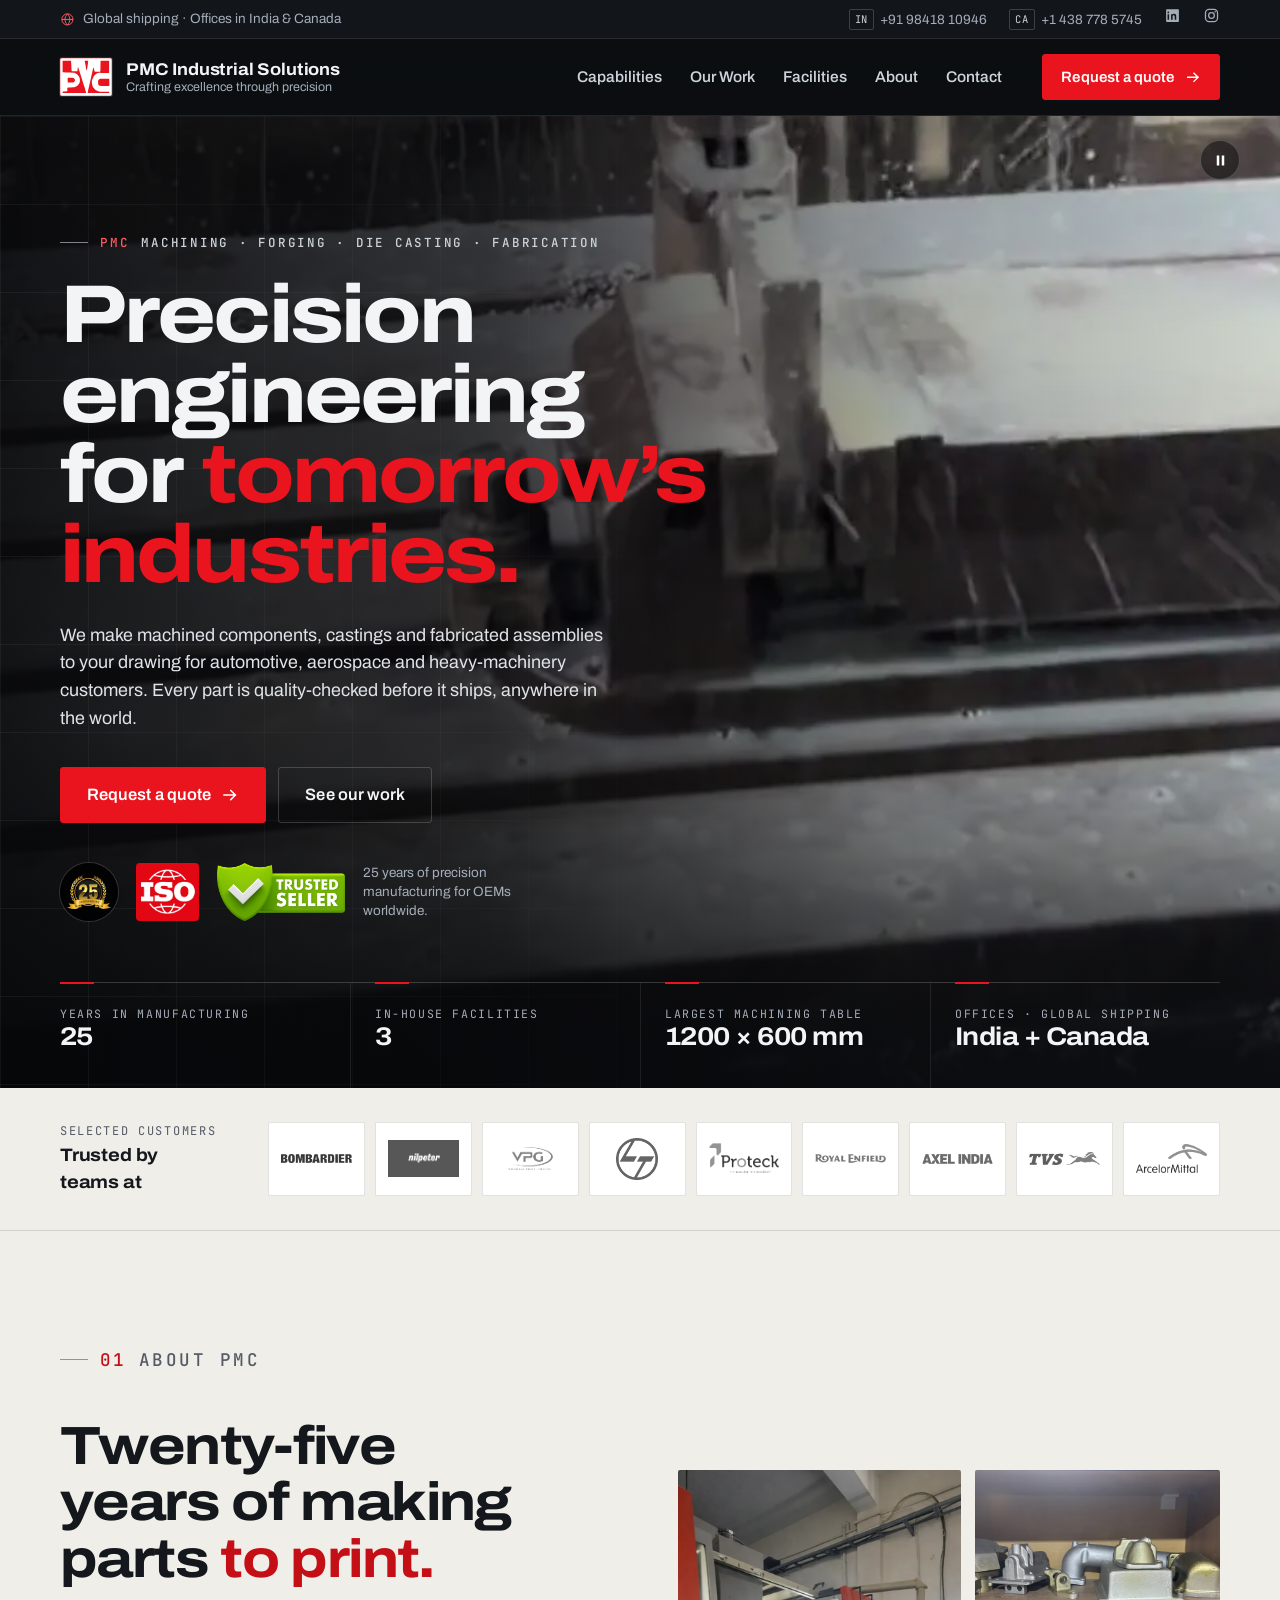
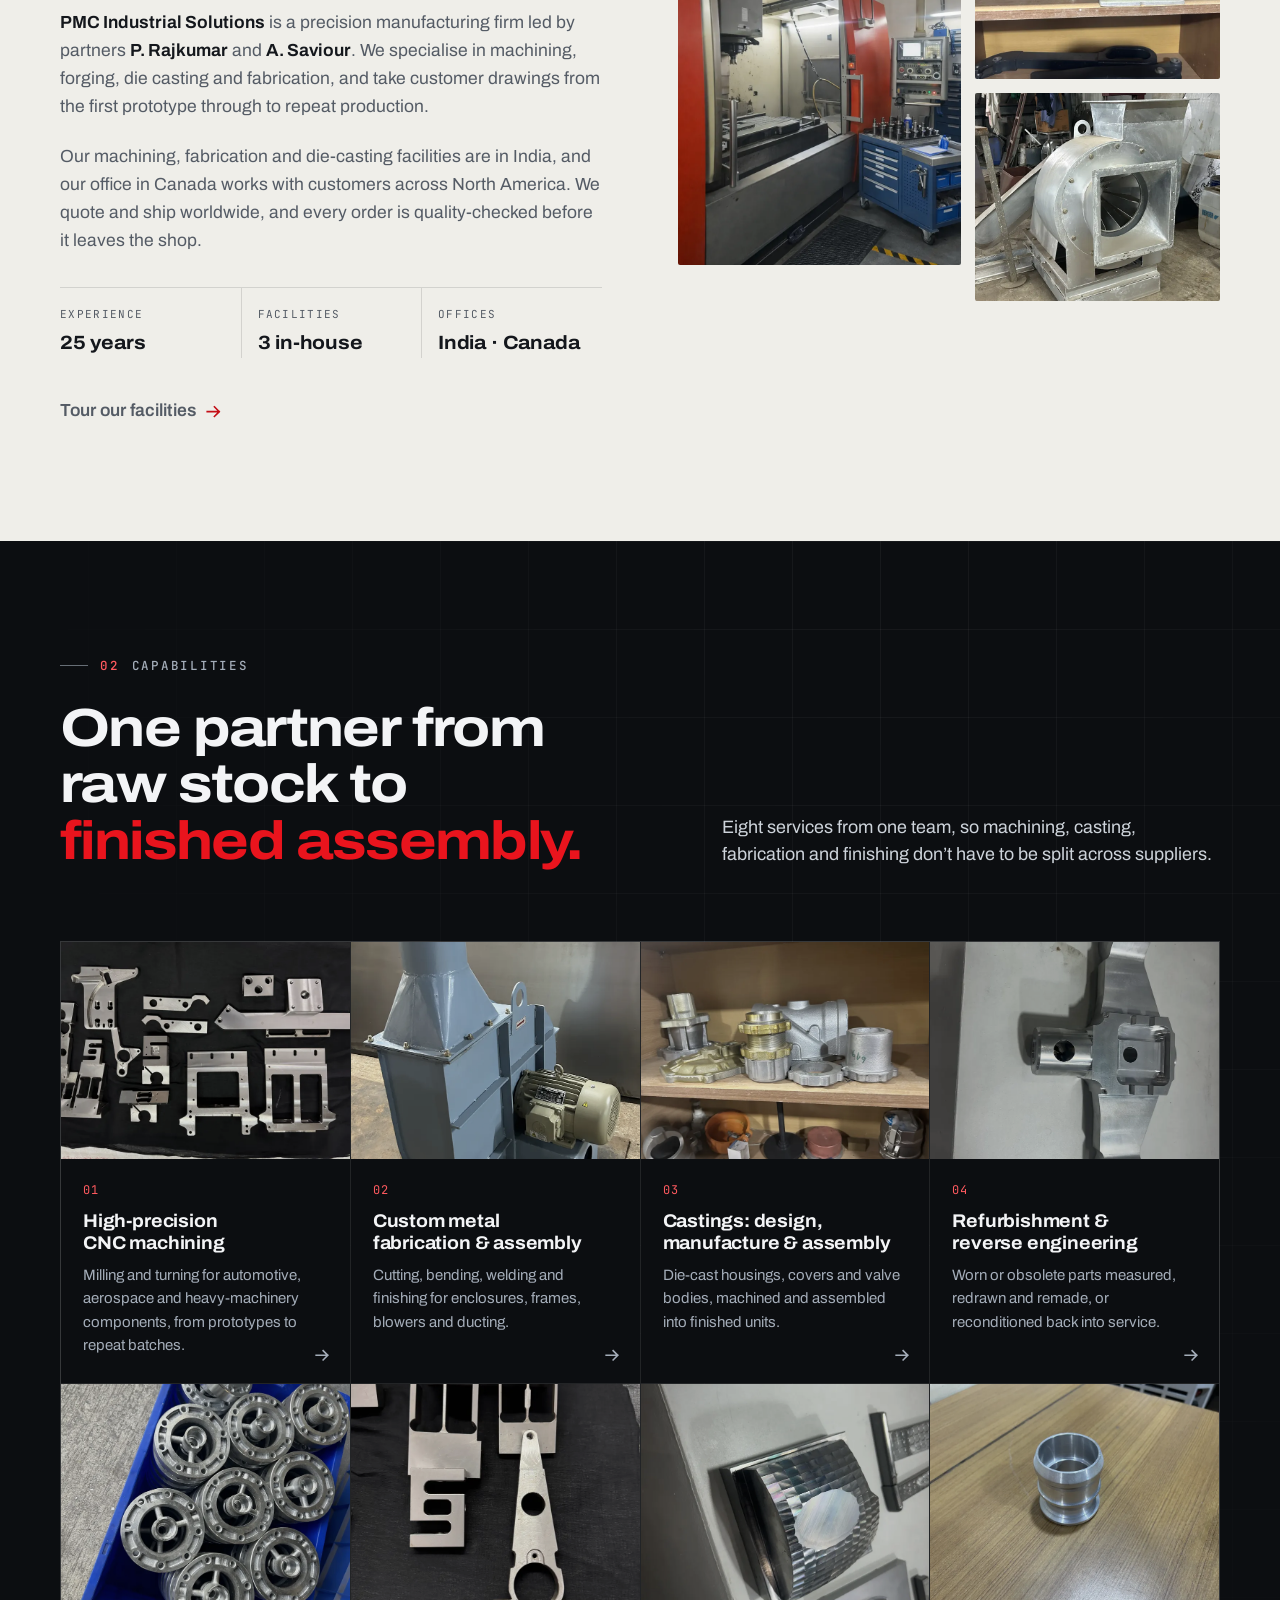
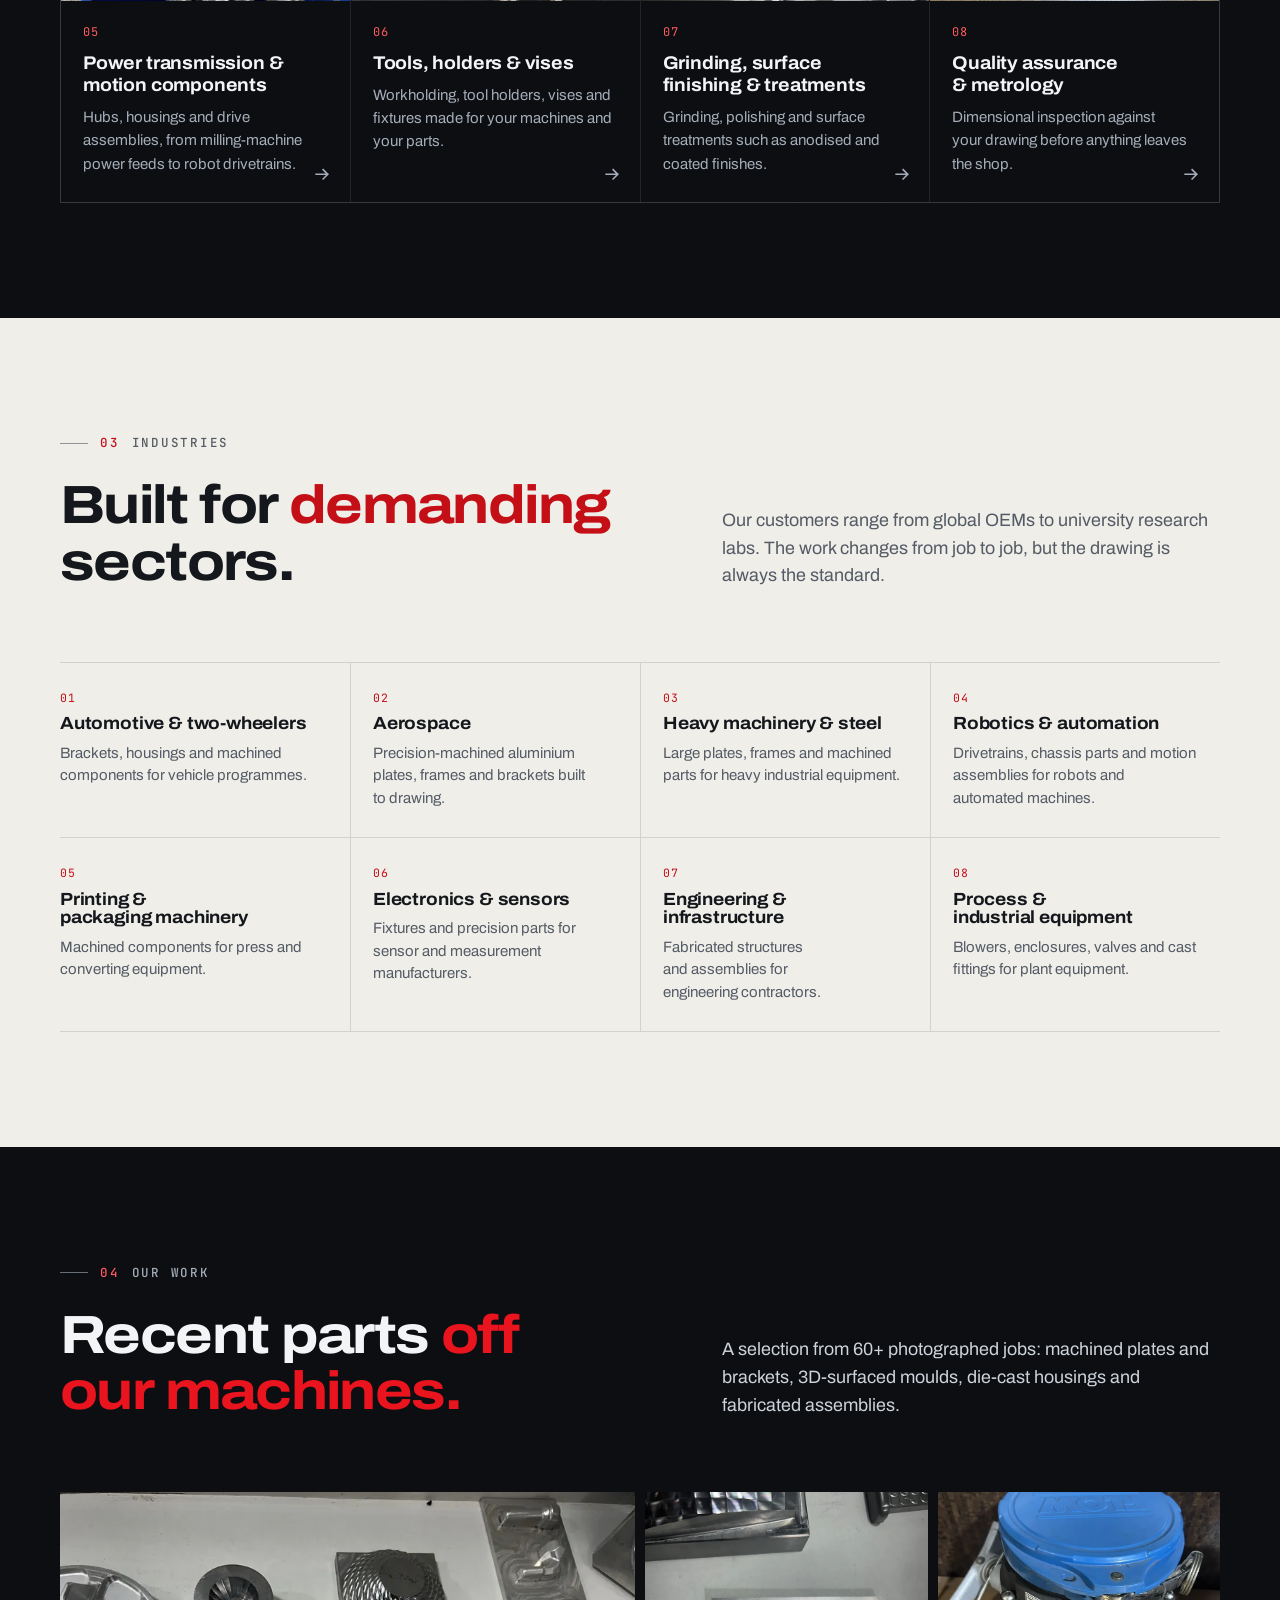
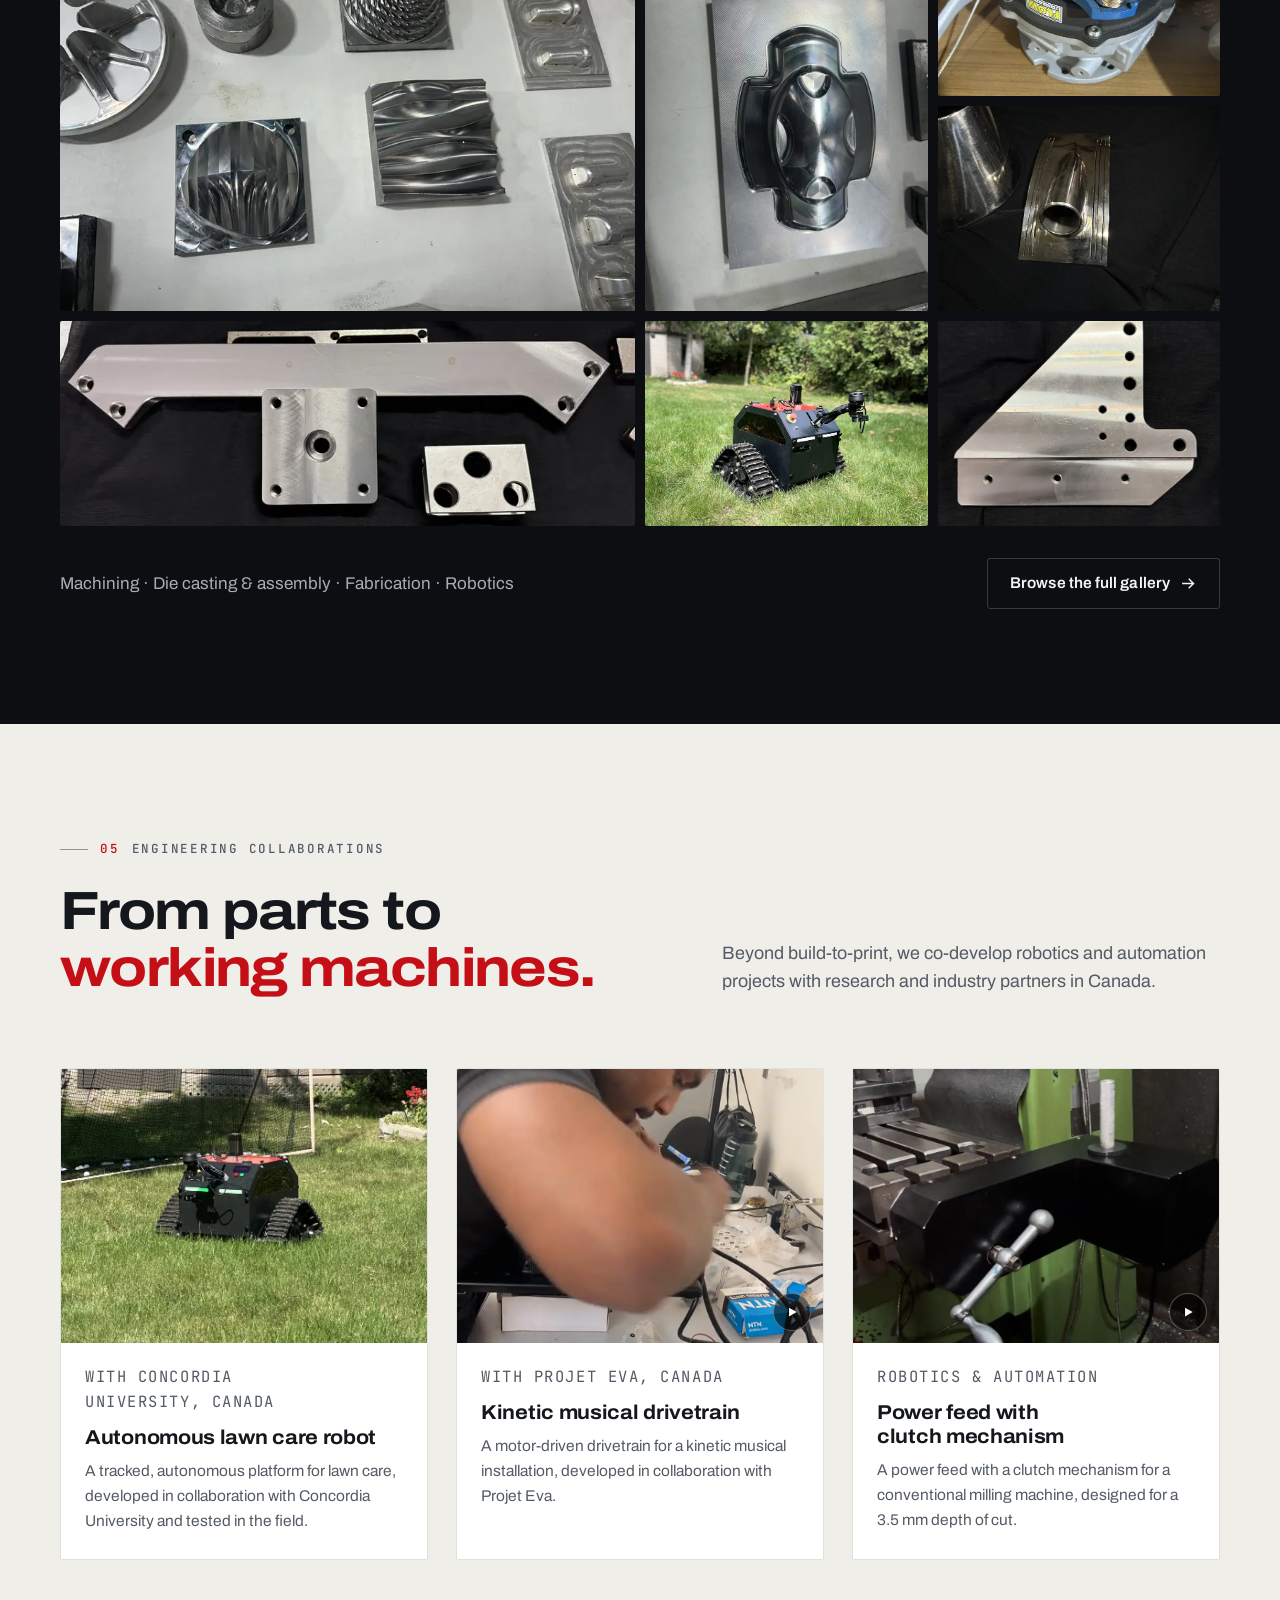
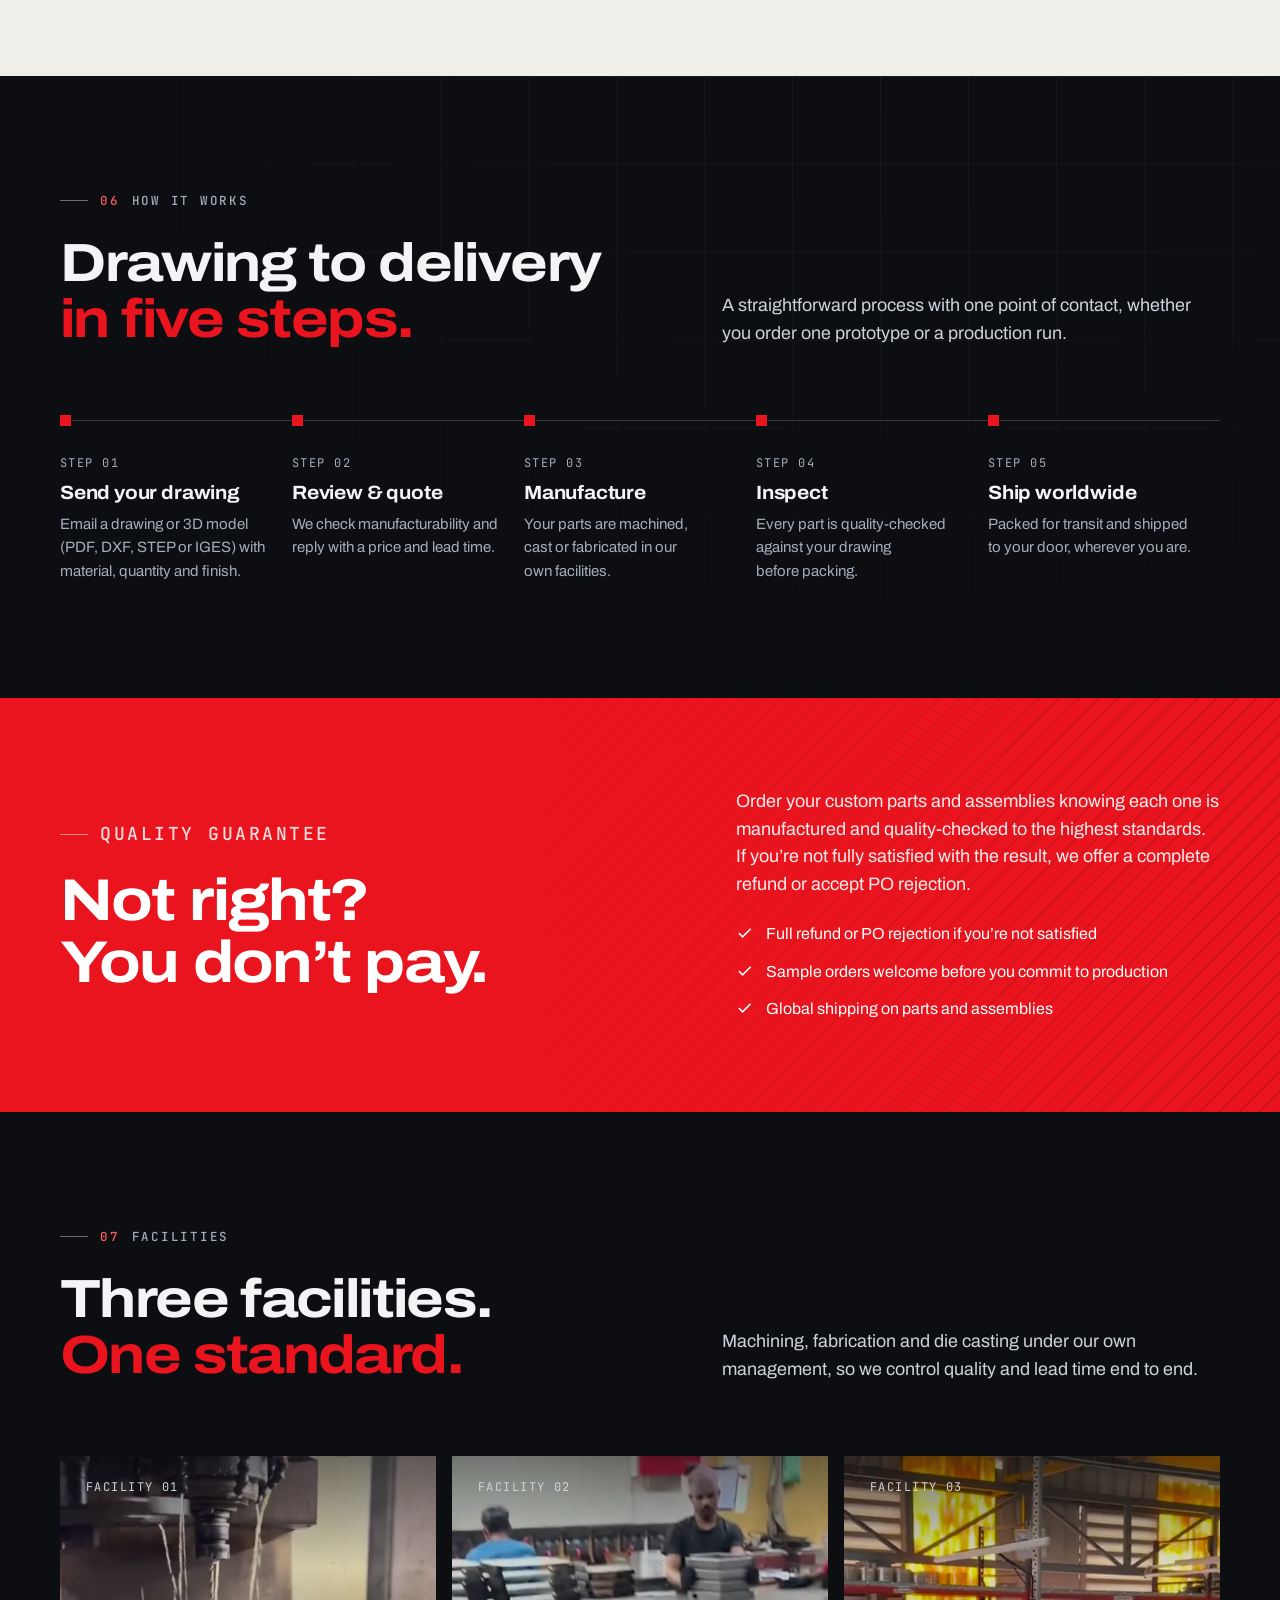
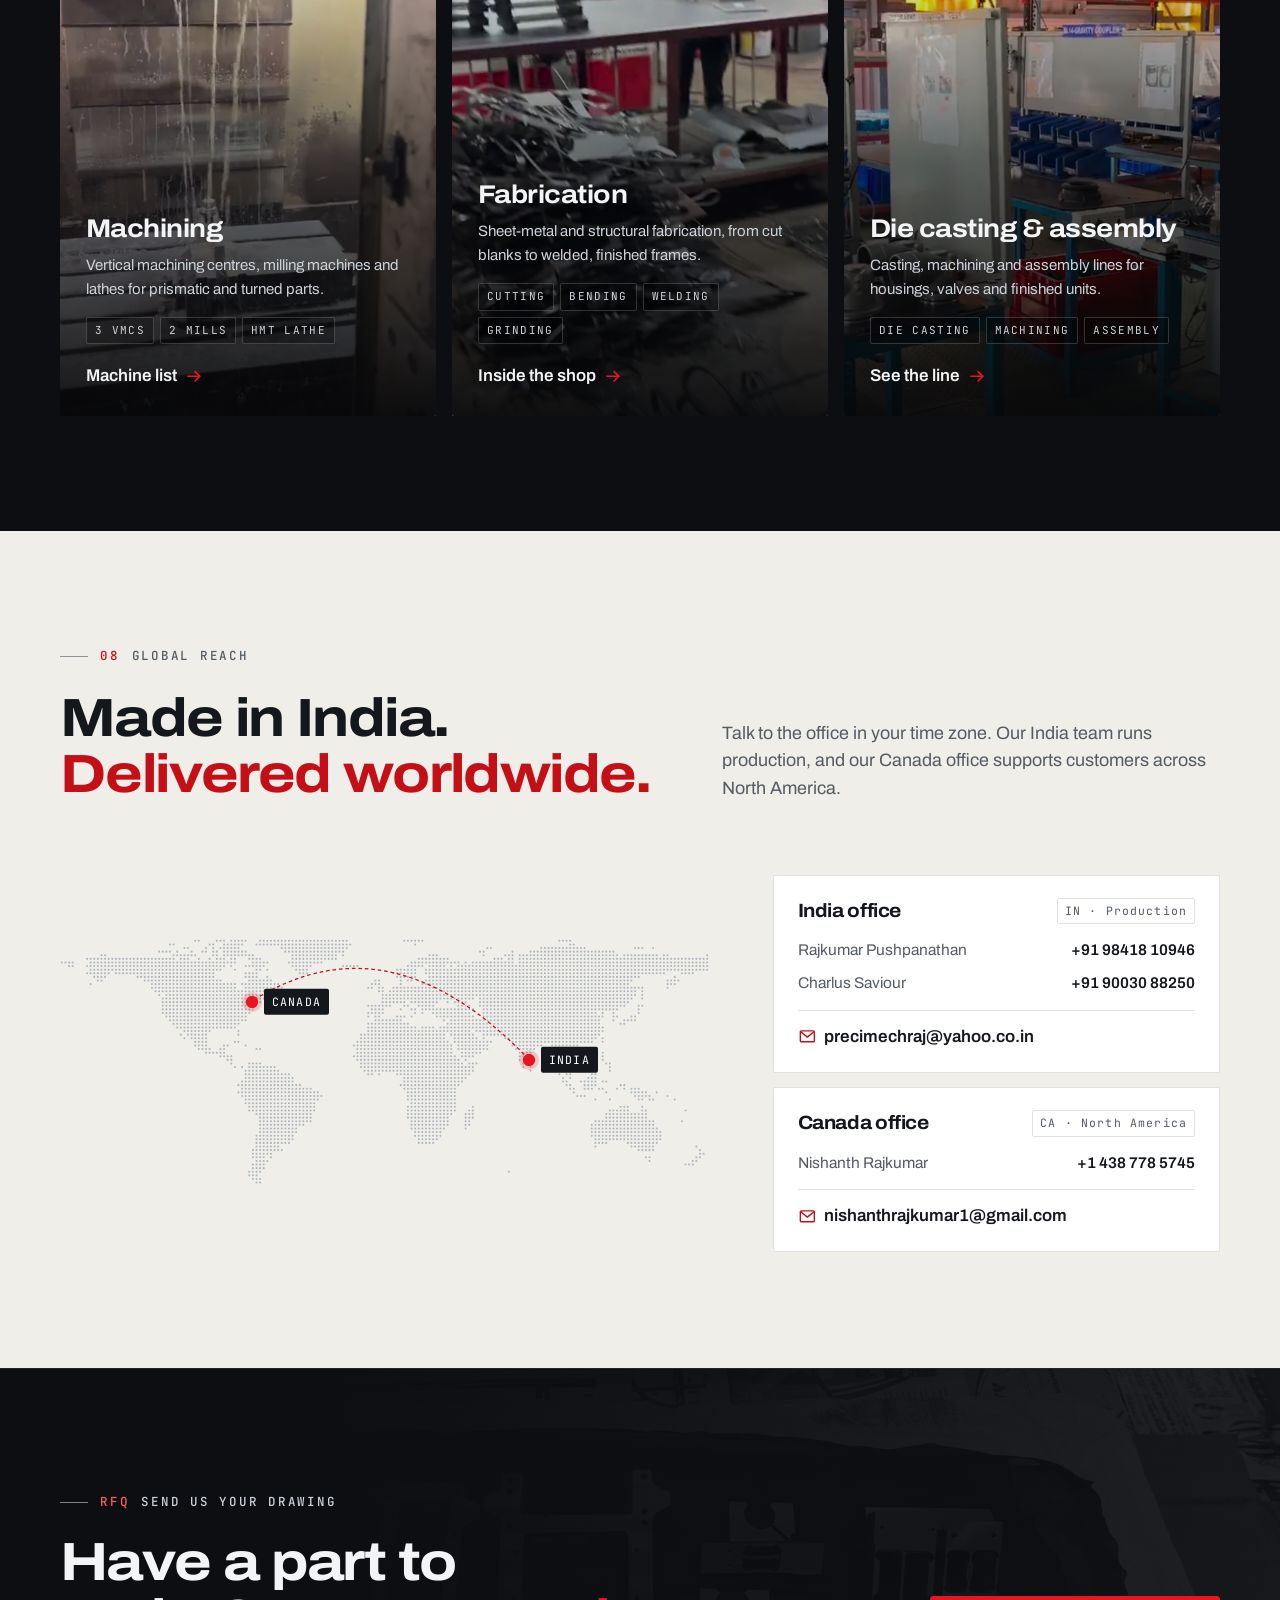
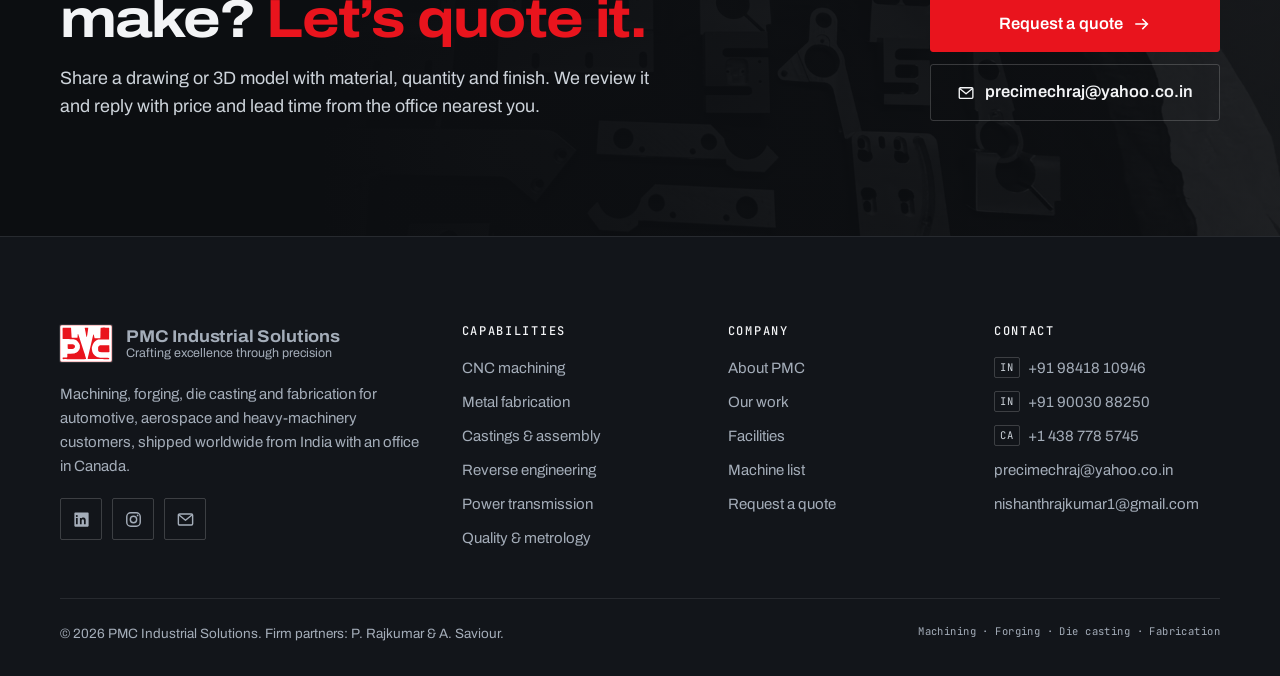
==== index.html @ 941a0e6b "Redesign precimechcnc.com for PMC Industrial Solutions Static five-page site (home, capabilities, wo" ====
<!doctype html>
<html lang="en">
<head>
<meta charset="utf-8">
<meta name="viewport" content="width=device-width, initial-scale=1">
<title>PMC Industrial Solutions | Precision CNC Machining, Die Casting &amp; Fabrication</title>
<meta name="description" content="PMC Industrial Solutions makes CNC-machined components, die castings and fabricated assemblies to your drawing for automotive, aerospace and heavy-machinery customers, with offices in India and Canada and worldwide shipping.">
<meta name="robots" content="noindex, nofollow">
<link rel="canonical" href="https://precimechcnc.com/">
<meta name="theme-color" content="#0c0e11">
<meta property="og:type" content="website">
<meta property="og:site_name" content="PMC Industrial Solutions">
<meta property="og:title" content="PMC Industrial Solutions | Precision CNC Machining, Die Casting &amp; Fabrication">
<meta property="og:description" content="PMC Industrial Solutions makes CNC-machined components, die castings and fabricated assemblies to your drawing for automotive, aerospace and heavy-machinery customers, with offices in India and Canada and worldwide shipping.">
<meta property="og:url" content="https://precimechcnc.com/">
<meta property="og:image" content="https://precimechcnc.com/assets/img/og-image.jpg">
<meta name="twitter:card" content="summary_large_image">
<link rel="icon" href="assets/img/favicon.svg" type="image/svg+xml">
<link rel="icon" href="assets/img/favicon-32.png" sizes="32x32" type="image/png">
<link rel="apple-touch-icon" href="assets/img/apple-touch-icon.png">
<link rel="preconnect" href="https://fonts.googleapis.com">
<link rel="preconnect" href="https://fonts.gstatic.com" crossorigin>
<link rel="stylesheet" href="https://fonts.googleapis.com/css2?family=Archivo:wdth,wght@62..125,300..800&family=JetBrains+Mono:wght@400;500&display=swap">
<link rel="stylesheet" href="assets/css/site.css?v=202611010150">
<script>document.documentElement.classList.add('js')</script>
</head>
<body>
<svg width="0" height="0" style="position:absolute" aria-hidden="true" focusable="false">
  <symbol id="i-arrow" viewBox="0 0 24 24"><path fill="none" stroke="currentColor" stroke-width="2" stroke-linecap="square" d="M4 12h15m-6-6 6 6-6 6"/></symbol>
  <symbol id="i-phone" viewBox="0 0 24 24"><path fill="none" stroke="currentColor" stroke-width="1.8" stroke-linejoin="round" d="M5 4h3.5l1.5 4-2 1.5a11 11 0 0 0 6.5 6.5l1.5-2 4 1.5V19a1.5 1.5 0 0 1-1.6 1.5A16 16 0 0 1 3.5 5.6 1.5 1.5 0 0 1 5 4Z"/></symbol>
  <symbol id="i-mail" viewBox="0 0 24 24"><g fill="none" stroke="currentColor" stroke-width="1.8" stroke-linejoin="round"><rect x="3" y="5" width="18" height="14" rx="1.5"/><path d="m3.5 6 8.5 7 8.5-7"/></g></symbol>
  <symbol id="i-linkedin" viewBox="0 0 24 24"><path fill="currentColor" fill-rule="evenodd" d="M4 3h16a1 1 0 0 1 1 1v16a1 1 0 0 1-1 1H4a1 1 0 0 1-1-1V4a1 1 0 0 1 1-1Zm3.2 7.2H5V18h2.2v-7.8ZM6.1 6.2a1.3 1.3 0 1 0 0 2.6 1.3 1.3 0 0 0 0-2.6Zm6 4H10V18h2.2v-4.1c0-1.1.2-2.1 1.5-2.1s1.4 1.2 1.4 2.2v4h2.2v-4.6c0-2.2-.5-3.9-3-3.9-1.2 0-2 .7-2.3 1.3v-1.1Z"/></symbol>
  <symbol id="i-instagram" viewBox="0 0 24 24"><g fill="none" stroke="currentColor" stroke-width="1.8"><rect x="3.5" y="3.5" width="17" height="17" rx="5"/><circle cx="12" cy="12" r="4"/></g><circle cx="17.2" cy="6.8" r="1.1" fill="currentColor"/></symbol>
  <symbol id="i-menu" viewBox="0 0 24 24"><path fill="none" stroke="currentColor" stroke-width="2" d="M3 7h18M3 12h18M3 17h18"/></symbol>
  <symbol id="i-close" viewBox="0 0 24 24"><path fill="none" stroke="currentColor" stroke-width="2" d="m5 5 14 14M19 5 5 19"/></symbol>
  <symbol id="i-play" viewBox="0 0 24 24"><path fill="currentColor" d="M7 4.5v15l13-7.5z"/></symbol>
  <symbol id="i-pause" viewBox="0 0 24 24"><path fill="currentColor" d="M6 4h4v16H6zm8 0h4v16h-4z"/></symbol>
  <symbol id="i-check" viewBox="0 0 24 24"><path fill="none" stroke="currentColor" stroke-width="2.2" d="m4 12.5 5 5L20 6.5"/></symbol>
  <symbol id="i-globe" viewBox="0 0 24 24"><g fill="none" stroke="currentColor" stroke-width="1.6"><circle cx="12" cy="12" r="9"/><path d="M3 12h18M12 3c2.6 2.8 3.9 5.8 3.9 9s-1.3 6.2-3.9 9c-2.6-2.8-3.9-5.8-3.9-9S9.4 5.8 12 3Z"/></g></symbol>
  <symbol id="i-chevron" viewBox="0 0 24 24"><path fill="none" stroke="currentColor" stroke-width="2" d="m9 5 7 7-7 7"/></symbol>
</svg>
<a class="skip-link" href="#main">Skip to content</a>
<div class="topbar">
  <div class="container topbar__inner">
    <p class="topbar__note"><svg class="i" aria-hidden="true"><use href="#i-globe"/></svg> Global shipping &middot; Offices in India &amp; Canada</p>
    <ul class="topbar__links">
      <li><a href="tel:+919841810946"><span class="topbar__cc">IN</span> +91 98418 10946</a></li>
      <li><a href="tel:+14387785745"><span class="topbar__cc">CA</span> +1 438 778 5745</a></li>
      <li><a class="topbar__icon" href="https://www.linkedin.com/company/pmc-industrial-solutions/" target="_blank" rel="noopener" aria-label="PMC on LinkedIn"><svg class="i" aria-hidden="true"><use href="#i-linkedin"/></svg></a></li>
      <li><a class="topbar__icon" href="https://www.instagram.com/precimechcnc/" target="_blank" rel="noopener" aria-label="PMC on Instagram"><svg class="i" aria-hidden="true"><use href="#i-instagram"/></svg></a></li>
    </ul>
  </div>
</div>
<header class="site-header" data-header>
  <div class="container site-header__inner">
    <a class="brand" href="index.html">
      <img class="brand__mark" src="assets/img/pmc-logo.svg" width="56" height="40" alt="">
      <span class="brand__text"><strong>PMC Industrial Solutions</strong><span>Crafting excellence through precision</span></span>
    </a>
    <button class="nav-toggle" type="button" aria-expanded="false" aria-controls="site-nav" data-nav-toggle>
      <svg class="i i--menu" aria-hidden="true"><use href="#i-menu"/></svg>
      <svg class="i i--close" aria-hidden="true"><use href="#i-close"/></svg>
      <span class="sr-only">Menu</span>
    </button>
    <nav class="nav" id="site-nav" aria-label="Main" data-nav>
      <ul class="nav__list">
        <li><a href="capabilities.html" data-nav="capabilities">Capabilities</a></li>
        <li><a href="work.html" data-nav="work">Our Work</a></li>
        <li><a href="facilities.html" data-nav="facilities">Facilities</a></li>
        <li><a href="index.html#about" data-nav="about">About</a></li>
        <li><a href="contact.html" data-nav="contact">Contact</a></li>
      </ul>
      <a class="btn btn--red nav__cta" href="contact.html#rfq">Request a quote <svg class="i" aria-hidden="true"><use href="#i-arrow"/></svg></a>
      <div class="nav__contact">
        <a href="tel:+919841810946"><span class="topbar__cc">IN</span> +91 98418 10946</a>
        <a href="tel:+14387785745"><span class="topbar__cc">CA</span> +1 438 778 5745</a>
      </div>
    </nav>
  </div>
</header>

<main id="main">
  <section class="hero" aria-labelledby="hero-title">
    <div class="hero__media" aria-hidden="true">
      <video id="hero-video" data-autoplay muted loop playsinline preload="auto" poster="assets/video/hero.webp">
        <source src="assets/video/hero.mp4" type="video/mp4">
      </video>
    </div>
    <button class="hero__ctl" type="button" data-video-toggle aria-controls="hero-video" aria-pressed="false" aria-label="Pause background video">
      <svg class="i i--pause" aria-hidden="true"><use href="#i-pause"/></svg>
      <svg class="i i--play" aria-hidden="true"><use href="#i-play"/></svg>
    </button>
    <div class="container">
      <div class="hero__content">
        <p class="eyebrow eyebrow--light"><span>PMC</span> Machining &middot; Forging &middot; Die casting &middot; Fabrication</p>
        <h1 class="h1" id="hero-title">Precision engineering for <em>tomorrow&rsquo;s industries.</em></h1>
        <p class="lede">We make machined components, castings and fabricated assemblies to your drawing for automotive, aerospace and heavy-machinery customers. Every part is quality-checked before it ships, anywhere in the world.</p>
        <div class="btn-row">
          <a class="btn btn--red btn--lg" href="contact.html#rfq">Request a quote <svg class="i" aria-hidden="true"><use href="#i-arrow"/></svg></a>
          <a class="btn btn--ghost btn--lg" href="work.html">See our work</a>
        </div>
        <div class="hero__badges">
          <img class="badge-round" src="assets/img/brand/badge-25-years.webp" width="360" height="360" alt="25th anniversary badge">
          <img class="badge-square" src="assets/img/brand/badge-iso.webp" width="360" height="331" alt="ISO badge">
          <img src="assets/img/brand/badge-trusted-seller.webp" width="480" height="217" alt="Trusted seller badge">
          <p>25 years of precision manufacturing for OEMs worldwide.</p>
        </div>
      </div>
      <dl class="hero__specs">
        <div class="spec"><dt>Years in manufacturing</dt><dd>25</dd></div>
        <div class="spec"><dt>In-house facilities</dt><dd>3</dd></div>
        <div class="spec"><dt>Largest machining table</dt><dd>1200 &times; 600 mm</dd></div>
        <div class="spec"><dt>Offices &middot; global shipping</dt><dd>India + Canada</dd></div>
      </dl>
    </div>
  </section>

  <section class="clients" aria-label="Customers">
    <div class="container clients__inner">
      <p class="clients__label">Selected customers <strong>Trusted by teams at</strong></p>
      <ul class="clients__list">
        <li class="client"><img src="assets/img/clients/bombardier.webp" width="480" height="66" alt="Bombardier" loading="lazy" decoding="async"></li>
<li class="client"><img src="assets/img/clients/nilpeter.webp" width="305" height="160" alt="Nilpeter" loading="lazy" decoding="async"></li>
<li class="client"><img src="assets/img/clients/vpg.webp" width="318" height="159" alt="VPG — Vishay Precision Group" loading="lazy" decoding="async"></li>
<li class="client"><img src="assets/img/clients/lt.webp" width="160" height="160" alt="L&amp;T" loading="lazy" decoding="async"></li>
<li class="client"><img src="assets/img/clients/proteck.webp" width="342" height="148" alt="Proteck" loading="lazy" decoding="async"></li>
<li class="client"><img src="assets/img/clients/royal-enfield.webp" width="480" height="65" alt="Royal Enfield" loading="lazy" decoding="async"></li>
<li class="client"><img src="assets/img/clients/axel-india.webp" width="480" height="123" alt="Axel India" loading="lazy" decoding="async"></li>
<li class="client"><img src="assets/img/clients/tvs.webp" width="480" height="88" alt="TVS Motor" loading="lazy" decoding="async"></li>
<li class="client"><img src="assets/img/clients/arcelormittal.webp" width="387" height="160" alt="ArcelorMittal" loading="lazy" decoding="async"></li>
      </ul>
    </div>
  </section>

  <section class="section section--paper" id="about" aria-labelledby="about-title">
    <div class="container about">
      <div class="about__copy" data-reveal>
        <p class="eyebrow"><span>01</span> About PMC</p>
        <h2 class="h2" id="about-title">Twenty-five years of making parts <em>to print.</em></h2>
        <p><strong>PMC Industrial Solutions</strong> is a precision manufacturing firm led by partners <strong>P.&nbsp;Rajkumar</strong> and <strong>A.&nbsp;Saviour</strong>. We specialise in machining, forging, die casting and fabrication, and take customer drawings from the first prototype through to repeat production.</p>
        <p>Our machining, fabrication and die-casting facilities are in India, and our office in Canada works with customers across North America. We quote and ship worldwide, and every order is quality-checked before it leaves the shop.</p>
        <dl class="about__facts">
          <div><dt>Experience</dt><dd>25 years</dd></div>
          <div><dt>Facilities</dt><dd>3 in-house</dd></div>
          <div><dt>Offices</dt><dd>India &middot; Canada</dd></div>
        </dl>
        <p><a class="link-arrow" href="facilities.html">Tour our facilities <svg class="i" aria-hidden="true"><use href="#i-arrow"/></svg></a></p>
      </div>
      <div class="about__media" data-reveal>
        <figure class="frame"><img src="assets/img/facility/vmc-bfw-open-800.webp" srcset="assets/img/facility/vmc-bfw-open-800.webp 800w, assets/img/facility/vmc-bfw-open-1024.webp 1024w" sizes="(min-width: 900px) 26vw, 52vw" width="800" height="1200" alt="BFW vertical machining centre with doors open" loading="lazy" decoding="async"></figure>
        <figure><img src="assets/img/work/castings-shelf-800.webp" srcset="assets/img/work/castings-shelf-800.webp 800w, assets/img/work/castings-shelf-1800.webp 1800w" sizes="(min-width: 900px) 22vw, 45vw" width="800" height="600" alt="Shelf of die-cast and machined components" loading="lazy" decoding="async"></figure>
        <figure><img src="assets/img/work/blower-fabrication-800.webp" srcset="assets/img/work/blower-fabrication-800.webp 800w, assets/img/work/blower-fabrication-1800.webp 1800w" sizes="(min-width: 900px) 22vw, 45vw" width="800" height="600" alt="Centrifugal blower housing during fabrication" loading="lazy" decoding="async"></figure>
      </div>
    </div>
  </section>

  <section class="section grid-bg" aria-labelledby="cap-title">
    <div class="container">
      <div class="sec-head sec-head--split">
        <p class="eyebrow"><span>02</span> Capabilities</p>
        <h2 class="h2" id="cap-title">One partner from raw stock to <em>finished assembly.</em></h2>
        <p class="lede">Eight services from one team, so machining, casting, fabrication and finishing don&rsquo;t have to be split across suppliers.</p>
      </div>
      <ul class="cap-grid">
        <li class="cap">
          <div class="cap__img"><img src="assets/img/work/machined-frames-brackets-800.webp" srcset="assets/img/work/machined-frames-brackets-800.webp 800w, assets/img/work/machined-frames-brackets-1800.webp 1800w" sizes="(min-width: 1060px) 300px, (min-width: 560px) 50vw, 38vw" width="800" height="600" alt="" loading="lazy" decoding="async"></div>
          <div class="cap__body"><span class="cap__num">01</span><h3><a href="capabilities.html#cnc-machining">High-precision CNC machining</a></h3><p>Milling and turning for automotive, aerospace and heavy-machinery components, from prototypes to repeat batches.</p></div>
          <svg class="i cap__go" aria-hidden="true"><use href="#i-arrow"/></svg>
        </li>
        <li class="cap">
          <div class="cap__img"><img src="assets/img/work/blower-assembled-800.webp" srcset="assets/img/work/blower-assembled-800.webp 800w, assets/img/work/blower-assembled-1400.webp 1400w" sizes="(min-width: 1060px) 300px, (min-width: 560px) 50vw, 38vw" width="800" height="1067" alt="" loading="lazy" decoding="async"></div>
          <div class="cap__body"><span class="cap__num">02</span><h3><a href="capabilities.html#fabrication">Custom metal fabrication &amp; assembly</a></h3><p>Cutting, bending, welding and finishing for enclosures, frames, blowers and ducting.</p></div>
          <svg class="i cap__go" aria-hidden="true"><use href="#i-arrow"/></svg>
        </li>
        <li class="cap">
          <div class="cap__img"><img src="assets/img/work/castings-housings-800.webp" srcset="assets/img/work/castings-housings-800.webp 800w, assets/img/work/castings-housings-1800.webp 1800w" sizes="(min-width: 1060px) 300px, (min-width: 560px) 50vw, 38vw" width="800" height="600" alt="" loading="lazy" decoding="async"></div>
          <div class="cap__body"><span class="cap__num">03</span><h3><a href="capabilities.html#castings">Castings: design, manufacture &amp; assembly</a></h3><p>Die-cast housings, covers and valve bodies, machined and assembled into finished units.</p></div>
          <svg class="i cap__go" aria-hidden="true"><use href="#i-arrow"/></svg>
        </li>
        <li class="cap">
          <div class="cap__img"><img src="assets/img/work/machined-housing-800.webp" srcset="assets/img/work/machined-housing-800.webp 800w, assets/img/work/machined-housing-1400.webp 1400w" sizes="(min-width: 1060px) 300px, (min-width: 560px) 50vw, 38vw" width="800" height="1067" alt="" loading="lazy" decoding="async"></div>
          <div class="cap__body"><span class="cap__num">04</span><h3><a href="capabilities.html#reverse-engineering">Refurbishment &amp; reverse engineering</a></h3><p>Worn or obsolete parts measured, redrawn and remade, or reconditioned back into service.</p></div>
          <svg class="i cap__go" aria-hidden="true"><use href="#i-arrow"/></svg>
        </li>
        <li class="cap">
          <div class="cap__img"><img src="assets/img/work/cast-hubs-crate-800.webp" srcset="assets/img/work/cast-hubs-crate-800.webp 800w, assets/img/work/cast-hubs-crate-1400.webp 1400w" sizes="(min-width: 1060px) 300px, (min-width: 560px) 50vw, 38vw" width="800" height="1067" alt="" loading="lazy" decoding="async"></div>
          <div class="cap__body"><span class="cap__num">05</span><h3><a href="capabilities.html#power-transmission">Power transmission &amp; motion components</a></h3><p>Hubs, housings and drive assemblies, from milling-machine power feeds to robot drivetrains.</p></div>
          <svg class="i cap__go" aria-hidden="true"><use href="#i-arrow"/></svg>
        </li>
        <li class="cap">
          <div class="cap__img"><img src="assets/img/work/machined-clamp-arm-800.webp" srcset="assets/img/work/machined-clamp-arm-800.webp 800w, assets/img/work/machined-clamp-arm-1400.webp 1400w" sizes="(min-width: 1060px) 300px, (min-width: 560px) 50vw, 38vw" width="800" height="1067" alt="" loading="lazy" decoding="async"></div>
          <div class="cap__body"><span class="cap__num">06</span><h3><a href="capabilities.html#tooling">Tools, holders &amp; vises</a></h3><p>Workholding, tool holders, vises and fixtures made for your machines and your parts.</p></div>
          <svg class="i cap__go" aria-hidden="true"><use href="#i-arrow"/></svg>
        </li>
        <li class="cap">
          <div class="cap__img"><img src="assets/img/work/mould-surface-insert-800.webp" srcset="assets/img/work/mould-surface-insert-800.webp 800w, assets/img/work/mould-surface-insert-1400.webp 1400w" sizes="(min-width: 1060px) 300px, (min-width: 560px) 50vw, 38vw" width="800" height="1067" alt="" loading="lazy" decoding="async"></div>
          <div class="cap__body"><span class="cap__num">07</span><h3><a href="capabilities.html#finishing">Grinding, surface finishing &amp; treatments</a></h3><p>Grinding, polishing and surface treatments such as anodised and coated finishes.</p></div>
          <svg class="i cap__go" aria-hidden="true"><use href="#i-arrow"/></svg>
        </li>
        <li class="cap">
          <div class="cap__img"><img src="assets/img/work/turned-bushing-800.webp" srcset="assets/img/work/turned-bushing-800.webp 800w, assets/img/work/turned-bushing-1800.webp 1800w" sizes="(min-width: 1060px) 300px, (min-width: 560px) 50vw, 38vw" width="800" height="600" alt="" loading="lazy" decoding="async"></div>
          <div class="cap__body"><span class="cap__num">08</span><h3><a href="capabilities.html#quality">Quality assurance &amp; metrology</a></h3><p>Dimensional inspection against your drawing before anything leaves the shop.</p></div>
          <svg class="i cap__go" aria-hidden="true"><use href="#i-arrow"/></svg>
        </li>
      </ul>
    </div>
  </section>

  <section class="section section--paper" aria-labelledby="ind-title">
    <div class="container">
      <div class="sec-head sec-head--split">
        <p class="eyebrow"><span>03</span> Industries</p>
        <h2 class="h2" id="ind-title">Built for <em>demanding</em> sectors.</h2>
        <p class="lede">Our customers range from global OEMs to university research labs. The work changes from job to job, but the drawing is always the standard.</p>
      </div>
      <ul class="industries">
        <li class="industry"><span>01</span><h3>Automotive &amp; two-wheelers</h3><p>Brackets, housings and machined components for vehicle programmes.</p></li>
        <li class="industry"><span>02</span><h3>Aerospace</h3><p>Precision-machined aluminium plates, frames and brackets built to drawing.</p></li>
        <li class="industry"><span>03</span><h3>Heavy machinery &amp; steel</h3><p>Large plates, frames and machined parts for heavy industrial equipment.</p></li>
        <li class="industry"><span>04</span><h3>Robotics &amp; automation</h3><p>Drivetrains, chassis parts and motion assemblies for robots and automated machines.</p></li>
        <li class="industry"><span>05</span><h3>Printing &amp; packaging machinery</h3><p>Machined components for press and converting equipment.</p></li>
        <li class="industry"><span>06</span><h3>Electronics &amp; sensors</h3><p>Fixtures and precision parts for sensor and measurement manufacturers.</p></li>
        <li class="industry"><span>07</span><h3>Engineering &amp; infrastructure</h3><p>Fabricated structures and assemblies for engineering contractors.</p></li>
        <li class="industry"><span>08</span><h3>Process &amp; industrial equipment</h3><p>Blowers, enclosures, valves and cast fittings for plant equipment.</p></li>
      </ul>
    </div>
  </section>

  <section class="section" aria-labelledby="work-title">
    <div class="container">
      <div class="sec-head sec-head--split">
        <p class="eyebrow"><span>04</span> Our work</p>
        <h2 class="h2" id="work-title">Recent parts <em>off our machines.</em></h2>
        <p class="lede">A selection from 60+ photographed jobs: machined plates and brackets, 3D-surfaced moulds, die-cast housings and fabricated assemblies.</p>
      </div>
      <div class="mosaic" data-reveal>
        <figure class="m-big"><img src="assets/img/work/surface-machining-set-800.webp" srcset="assets/img/work/surface-machining-set-800.webp 800w, assets/img/work/surface-machining-set-1800.webp 1800w" sizes="(min-width: 760px) 50vw, 100vw" width="800" height="600" alt="Set of 3D surface-machining samples" loading="lazy" decoding="async"><figcaption>3D surface-machining samples</figcaption></figure>
        <figure class="m-tall"><img src="assets/img/work/mould-cross-cavity-800.webp" srcset="assets/img/work/mould-cross-cavity-800.webp 800w, assets/img/work/mould-cross-cavity-1400.webp 1400w" sizes="(min-width: 760px) 25vw, 50vw" width="800" height="1067" alt="Machined mould with a 3D-contoured cross-shaped cavity" loading="lazy" decoding="async"><figcaption>Mould with a 3D-contoured cavity</figcaption></figure>
        <figure><img src="assets/img/work/vent-valve-blue-800.webp" srcset="assets/img/work/vent-valve-blue-800.webp 800w, assets/img/work/vent-valve-blue-1400.webp 1400w" sizes="(min-width: 760px) 25vw, 50vw" width="800" height="1067" alt="Assembled vent valve with a blue cover" loading="lazy" decoding="async"><figcaption>Assembled vent valve</figcaption></figure>
        <figure><img src="assets/img/work/rolled-cone-800.webp" srcset="assets/img/work/rolled-cone-800.webp 800w, assets/img/work/rolled-cone-1400.webp 1400w" sizes="(min-width: 760px) 25vw, 50vw" width="800" height="1067" alt="Rolled sheet-metal cone and formed duct transition" loading="lazy" decoding="async"><figcaption>Rolled sheet-metal cone</figcaption></figure>
        <figure class="m-wide"><img src="assets/img/work/machined-crossbar-800.webp" srcset="assets/img/work/machined-crossbar-800.webp 800w, assets/img/work/machined-crossbar-1800.webp 1800w" sizes="(min-width: 760px) 50vw, 100vw" width="800" height="600" alt="Machined crossbar and mounting blocks" loading="lazy" decoding="async"><figcaption>Machined crossbar and mounting blocks</figcaption></figure>
        <figure><img src="assets/img/work/lawn-robot-800.webp" srcset="assets/img/work/lawn-robot-800.webp 800w, assets/img/work/lawn-robot-1400.webp 1400w" sizes="(min-width: 760px) 25vw, 50vw" width="800" height="1067" alt="Autonomous tracked lawn care robot built with Concordia University" loading="lazy" decoding="async"><figcaption>Autonomous lawn care robot</figcaption></figure>
        <figure><img src="assets/img/work/machined-gusset-800.webp" srcset="assets/img/work/machined-gusset-800.webp 800w, assets/img/work/machined-gusset-1400.webp 1400w" sizes="(min-width: 760px) 25vw, 50vw" width="800" height="1067" alt="Machined triangular gusset bracket with a hole pattern" loading="lazy" decoding="async"><figcaption>Machined gusset bracket</figcaption></figure>
      </div>
      <div class="mosaic__foot">
        <p class="muted">Machining &middot; Die casting &amp; assembly &middot; Fabrication &middot; Robotics</p>
        <a class="btn btn--ghost" href="work.html">Browse the full gallery <svg class="i" aria-hidden="true"><use href="#i-arrow"/></svg></a>
      </div>
    </div>
  </section>

  <section class="section section--paper" aria-labelledby="proj-title">
    <div class="container">
      <div class="sec-head sec-head--split">
        <p class="eyebrow"><span>05</span> Engineering collaborations</p>
        <h2 class="h2" id="proj-title">From parts to <em>working machines.</em></h2>
        <p class="lede">Beyond build-to-print, we co-develop robotics and automation projects with research and industry partners in Canada.</p>
      </div>
      <div class="projects">
        <article class="project" data-reveal>
          <div class="project__media"><img src="assets/img/work/lawn-robot-2-800.webp" srcset="assets/img/work/lawn-robot-2-800.webp 800w, assets/img/work/lawn-robot-2-1400.webp 1400w" sizes="(min-width: 980px) 33vw, (min-width: 640px) 100vw, 100vw" width="800" height="1067" alt="Autonomous lawn care robot working on grass" loading="lazy" decoding="async"></div>
          <div class="project__body">
            <p class="project__partner">With Concordia University, Canada</p>
            <h3>Autonomous lawn care robot</h3>
            <p>A tracked, autonomous platform for lawn care, developed in collaboration with Concordia University and tested in the field.</p>
          </div>
        </article>
        <article class="project" data-reveal>
          <div class="project__media">
            <video id="v-drivetrain" data-autoplay muted loop playsinline preload="none" poster="assets/video/project-drivetrain-bench.webp" aria-label="Kinetic musical drivetrain running on the test bench">
              <source src="assets/video/project-drivetrain-bench.mp4" type="video/mp4">
            </video>
            <button class="vctl" type="button" data-video-toggle aria-controls="v-drivetrain" aria-pressed="true" aria-label="Play or pause video"><svg class="i i--pause" aria-hidden="true"><use href="#i-pause"/></svg><svg class="i i--play" aria-hidden="true"><use href="#i-play"/></svg></button>
          </div>
          <div class="project__body">
            <p class="project__partner">With Projet Eva, Canada</p>
            <h3>Kinetic musical drivetrain</h3>
            <p>A motor-driven drivetrain for a kinetic musical installation, developed in collaboration with Projet Eva.</p>
          </div>
        </article>
        <article class="project" data-reveal>
          <div class="project__media">
            <video id="v-powerfeed" data-autoplay muted loop playsinline preload="none" poster="assets/video/project-powerfeed-short.webp" aria-label="Milling machine table driven by the power feed">
              <source src="assets/video/project-powerfeed-short.mp4" type="video/mp4">
            </video>
            <button class="vctl" type="button" data-video-toggle aria-controls="v-powerfeed" aria-pressed="true" aria-label="Play or pause video"><svg class="i i--pause" aria-hidden="true"><use href="#i-pause"/></svg><svg class="i i--play" aria-hidden="true"><use href="#i-play"/></svg></button>
          </div>
          <div class="project__body">
            <p class="project__partner">Robotics &amp; automation</p>
            <h3>Power feed with clutch mechanism</h3>
            <p>A power feed with a clutch mechanism for a conventional milling machine, designed for a 3.5&nbsp;mm depth of cut.</p>
          </div>
        </article>
      </div>
    </div>
  </section>

  <section class="section grid-bg" aria-labelledby="process-title">
    <div class="container">
      <div class="sec-head sec-head--split">
        <p class="eyebrow"><span>06</span> How it works</p>
        <h2 class="h2" id="process-title">Drawing to delivery <em>in five steps.</em></h2>
        <p class="lede">A straightforward process with one point of contact, whether you order one prototype or a production run.</p>
      </div>
      <ol class="steps">
        <li class="step" data-reveal><span class="step__num">STEP 01</span><h3>Send your drawing</h3><p>Email a drawing or 3D model (PDF, DXF, STEP or IGES) with material, quantity and finish.</p></li>
        <li class="step" data-reveal><span class="step__num">STEP 02</span><h3>Review &amp; quote</h3><p>We check manufacturability and reply with a price and lead time.</p></li>
        <li class="step" data-reveal><span class="step__num">STEP 03</span><h3>Manufacture</h3><p>Your parts are machined, cast or fabricated in our own facilities.</p></li>
        <li class="step" data-reveal><span class="step__num">STEP 04</span><h3>Inspect</h3><p>Every part is quality-checked against your drawing before packing.</p></li>
        <li class="step" data-reveal><span class="step__num">STEP 05</span><h3>Ship worldwide</h3><p>Packed for transit and shipped to your door, wherever you are.</p></li>
      </ol>
    </div>
  </section>

  <section class="guarantee" aria-labelledby="guarantee-title">
    <div class="container guarantee__inner">
      <div>
        <p class="eyebrow">Quality guarantee</p>
        <h2 class="h2" id="guarantee-title">Not right? <br>You don&rsquo;t pay.</h2>
      </div>
      <div>
        <p>Order your custom parts and assemblies knowing each one is manufactured and quality-checked to the highest standards. If you&rsquo;re not fully satisfied with the result, we offer a complete refund or accept PO rejection.</p>
        <ul class="guarantee__list">
          <li><svg class="i" aria-hidden="true"><use href="#i-check"/></svg> Full refund or PO rejection if you&rsquo;re not satisfied</li>
          <li><svg class="i" aria-hidden="true"><use href="#i-check"/></svg> Sample orders welcome before you commit to production</li>
          <li><svg class="i" aria-hidden="true"><use href="#i-check"/></svg> Global shipping on parts and assemblies</li>
        </ul>
      </div>
    </div>
  </section>

  <section class="section" aria-labelledby="fac-title">
    <div class="container">
      <div class="sec-head sec-head--split">
        <p class="eyebrow"><span>07</span> Facilities</p>
        <h2 class="h2" id="fac-title">Three facilities. <em>One standard.</em></h2>
        <p class="lede">Machining, fabrication and die casting under our own management, so we control quality and lead time end to end.</p>
      </div>
      <div class="fac-cards">
        <a class="fac-card" href="facilities.html#machining" data-reveal>
          <div class="fac-card__media"><video data-autoplay muted loop playsinline preload="none" poster="assets/video/reel-machining.webp" aria-hidden="true"><source src="assets/video/reel-machining.mp4" type="video/mp4"></video></div>
          <span class="fac-card__num">FACILITY 01</span>
          <h3>Machining</h3>
          <p>Vertical machining centres, milling machines and lathes for prismatic and turned parts.</p>
          <ul><li class="tag">3 VMCs</li><li class="tag">2 mills</li><li class="tag">HMT lathe</li></ul>
          <span class="link-arrow">Machine list <svg class="i" aria-hidden="true"><use href="#i-arrow"/></svg></span>
        </a>
        <a class="fac-card" href="facilities.html#fabrication" data-reveal>
          <div class="fac-card__media"><video data-autoplay muted loop playsinline preload="none" poster="assets/video/loop-fabrication.webp" aria-hidden="true"><source src="assets/video/loop-fabrication.mp4" type="video/mp4"></video></div>
          <span class="fac-card__num">FACILITY 02</span>
          <h3>Fabrication</h3>
          <p>Sheet-metal and structural fabrication, from cut blanks to welded, finished frames.</p>
          <ul><li class="tag">Cutting</li><li class="tag">Bending</li><li class="tag">Welding</li><li class="tag">Grinding</li></ul>
          <span class="link-arrow">Inside the shop <svg class="i" aria-hidden="true"><use href="#i-arrow"/></svg></span>
        </a>
        <a class="fac-card" href="facilities.html#die-casting" data-reveal>
          <div class="fac-card__media"><video data-autoplay muted loop playsinline preload="none" poster="assets/video/loop-assembly.webp" aria-hidden="true"><source src="assets/video/loop-assembly.mp4" type="video/mp4"></video></div>
          <span class="fac-card__num">FACILITY 03</span>
          <h3>Die casting &amp; assembly</h3>
          <p>Casting, machining and assembly lines for housings, valves and finished units.</p>
          <ul><li class="tag">Die casting</li><li class="tag">Machining</li><li class="tag">Assembly</li></ul>
          <span class="link-arrow">See the line <svg class="i" aria-hidden="true"><use href="#i-arrow"/></svg></span>
        </a>
      </div>
    </div>
  </section>

  <section class="section section--paper" aria-labelledby="global-title">
    <div class="container">
      <div class="sec-head sec-head--split">
        <p class="eyebrow"><span>08</span> Global reach</p>
        <h2 class="h2" id="global-title">Made in India. <em>Delivered worldwide.</em></h2>
        <p class="lede">Talk to the office in your time zone. Our India team runs production, and our Canada office supports customers across North America.</p>
      </div>
      <div class="global">
        <div class="map" data-reveal>
          <img src="assets/img/world-dots.svg" width="360" height="138" alt="World map showing PMC offices in India and Canada">
          <svg class="map__overlay" viewBox="0 0 360 138" preserveAspectRatio="none" aria-hidden="true"><path class="map__arc" d="M106.4 34.5 Q 183 -14 260.3 66.9"/></svg>
          <span class="map__pin" style="left:29.6%;top:25%" aria-hidden="true"><span class="map__label">Canada</span></span>
          <span class="map__pin" style="left:72.3%;top:48.5%" aria-hidden="true"><span class="map__label">India</span></span>
        </div>
        <div class="offices">
          <article class="office">
            <div class="office__head"><h3>India office</h3><span class="office__cc">IN &middot; Production</span></div>
            <ul>
              <li><span>Rajkumar Pushpanathan</span><a href="tel:+919841810946">+91 98418 10946</a></li>
              <li><span>Charlus Saviour</span><a href="tel:+919003088250">+91 90030 88250</a></li>
            </ul>
            <a class="office__mail" href="mailto:precimechraj@yahoo.co.in"><svg class="i" aria-hidden="true"><use href="#i-mail"/></svg> precimechraj@yahoo.co.in</a>
          </article>
          <article class="office">
            <div class="office__head"><h3>Canada office</h3><span class="office__cc">CA &middot; North America</span></div>
            <ul>
              <li><span>Nishanth Rajkumar</span><a href="tel:+14387785745">+1 438 778 5745</a></li>
            </ul>
            <a class="office__mail" href="mailto:nishanthrajkumar1@gmail.com"><svg class="i" aria-hidden="true"><use href="#i-mail"/></svg> nishanthrajkumar1@gmail.com</a>
          </article>
        </div>
      </div>
    </div>
  </section>

  <section class="cta-band" aria-labelledby="cta-title">
  <div class="cta-band__bg" aria-hidden="true"><img src="assets/img/work/machined-parts-batch-800.webp" srcset="assets/img/work/machined-parts-batch-800.webp 800w, assets/img/work/machined-parts-batch-1800.webp 1800w" sizes="100vw" width="800" height="600" alt="" loading="lazy" decoding="async"></div>
  <div class="container cta-band__inner">
    <div>
      <p class="eyebrow eyebrow--light"><span>RFQ</span> Send us your drawing</p>
      <h2 class="h2" id="cta-title">Have a part to make? <em>Let&rsquo;s quote it.</em></h2>
      <p class="lede">Share a drawing or 3D model with material, quantity and finish. We review it and reply with price and lead time from the office nearest you.</p>
    </div>
    <div class="cta-band__actions">
      <a class="btn btn--red btn--lg" href="contact.html#rfq">Request a quote <svg class="i" aria-hidden="true"><use href="#i-arrow"/></svg></a>
      <a class="btn btn--ghost btn--lg" href="mailto:precimechraj@yahoo.co.in?subject=Request%20for%20quote"><svg class="i" aria-hidden="true"><use href="#i-mail"/></svg> precimechraj@yahoo.co.in</a>
    </div>
  </div>
</section>

</main>
<script type="application/ld+json">
{
  "@context": "https://schema.org",
  "@type": "Organization",
  "name": "PMC Industrial Solutions",
  "url": "https://precimechcnc.com/",
  "logo": "https://precimechcnc.com/assets/img/apple-touch-icon.png",
  "slogan": "Crafting Excellence Through Precision",
  "description": "Precision CNC machining, forging, die casting and metal fabrication.",
  "sameAs": [
    "https://www.linkedin.com/company/pmc-industrial-solutions/",
    "https://www.instagram.com/precimechcnc/"
  ],
  "contactPoint": [
    { "@type": "ContactPoint", "contactType": "sales", "telephone": "+91-98418-10946", "email": "precimechraj@yahoo.co.in", "areaServed": "IN" },
    { "@type": "ContactPoint", "contactType": "sales", "telephone": "+1-438-778-5745", "email": "nishanthrajkumar1@gmail.com", "areaServed": ["CA", "US"] }
  ]
}
</script>
<footer class="site-footer">
  <div class="container">
    <div class="site-footer__top">
      <div class="site-footer__brand">
        <a class="brand" href="index.html">
          <img class="brand__mark" src="assets/img/pmc-logo.svg" width="56" height="40" alt="">
          <span class="brand__text"><strong>PMC Industrial Solutions</strong><span>Crafting excellence through precision</span></span>
        </a>
        <p>Machining, forging, die casting and fabrication for automotive, aerospace and heavy-machinery customers, shipped worldwide from India with an office in Canada.</p>
        <ul class="social">
          <li><a href="https://www.linkedin.com/company/pmc-industrial-solutions/" target="_blank" rel="noopener" aria-label="PMC on LinkedIn"><svg class="i" aria-hidden="true"><use href="#i-linkedin"/></svg></a></li>
          <li><a href="https://www.instagram.com/precimechcnc/" target="_blank" rel="noopener" aria-label="PMC on Instagram"><svg class="i" aria-hidden="true"><use href="#i-instagram"/></svg></a></li>
          <li><a href="mailto:precimechraj@yahoo.co.in" aria-label="Email PMC"><svg class="i" aria-hidden="true"><use href="#i-mail"/></svg></a></li>
        </ul>
      </div>
      <nav class="site-footer__col" aria-label="Capabilities">
        <h2>Capabilities</h2>
        <ul>
          <li><a href="capabilities.html#cnc-machining">CNC machining</a></li>
          <li><a href="capabilities.html#fabrication">Metal fabrication</a></li>
          <li><a href="capabilities.html#castings">Castings &amp; assembly</a></li>
          <li><a href="capabilities.html#reverse-engineering">Reverse engineering</a></li>
          <li><a href="capabilities.html#power-transmission">Power transmission</a></li>
          <li><a href="capabilities.html#quality">Quality &amp; metrology</a></li>
        </ul>
      </nav>
      <nav class="site-footer__col" aria-label="Company">
        <h2>Company</h2>
        <ul>
          <li><a href="index.html#about">About PMC</a></li>
          <li><a href="work.html">Our work</a></li>
          <li><a href="facilities.html">Facilities</a></li>
          <li><a href="facilities.html#machines">Machine list</a></li>
          <li><a href="contact.html#rfq">Request a quote</a></li>
        </ul>
      </nav>
      <div class="site-footer__col">
        <h2>Contact</h2>
        <ul class="site-footer__contact">
          <li><span class="topbar__cc">IN</span> <a href="tel:+919841810946">+91 98418 10946</a></li>
          <li><span class="topbar__cc">IN</span> <a href="tel:+919003088250">+91 90030 88250</a></li>
          <li><span class="topbar__cc">CA</span> <a href="tel:+14387785745">+1 438 778 5745</a></li>
          <li><a href="mailto:precimechraj@yahoo.co.in">precimechraj@yahoo.co.in</a></li>
          <li><a href="mailto:nishanthrajkumar1@gmail.com">nishanthrajkumar1@gmail.com</a></li>
        </ul>
      </div>
    </div>
    <div class="site-footer__bottom">
      <p>&copy; 2026 PMC Industrial Solutions. Firm partners: P. Rajkumar &amp; A. Saviour.</p>
      <p class="mono">Machining &middot; Forging &middot; Die casting &middot; Fabrication</p>
    </div>
  </div>
</footer>
<div class="lightbox" data-lightbox hidden>
  <div class="lightbox__backdrop" data-lightbox-close></div>
  <figure class="lightbox__figure" role="dialog" aria-modal="true" aria-label="Image viewer">
    <img alt="" data-lightbox-img>
    <figcaption data-lightbox-caption></figcaption>
  </figure>
  <button class="lightbox__btn lightbox__close" type="button" data-lightbox-close aria-label="Close"><svg class="i" aria-hidden="true"><use href="#i-close"/></svg></button>
  <button class="lightbox__btn lightbox__prev" type="button" data-lightbox-prev aria-label="Previous image"><svg class="i" aria-hidden="true"><use href="#i-chevron"/></svg></button>
  <button class="lightbox__btn lightbox__next" type="button" data-lightbox-next aria-label="Next image"><svg class="i" aria-hidden="true"><use href="#i-chevron"/></svg></button>
</div>
<script src="assets/js/site.js?v=202611010150" defer></script>
</body>
</html>
---- assets/css/site.css ----
/* PMC Industrial Solutions — site styles
   Palette: graphite + steel neutrals, PMC red accent, warm "drawing paper" light sections. */

:root {
  --ink: #0c0e11;
  --ink-2: #12151a;
  --ink-3: #191d23;
  --ink-4: #232830;
  --line: rgba(255, 255, 255, 0.09);
  --line-2: rgba(255, 255, 255, 0.18);
  --white: #f3f4f6;
  --steel: #a4adb9;
  --steel-2: #cdd3da;
  --paper: #efeee9;
  --paper-2: #e4e2db;
  --paper-ink: #14171c;
  --paper-muted: #545b65;
  --paper-line: rgba(20, 23, 28, 0.13);
  --red: #e9141d;
  --red-600: #c40f17;
  --red-300: #ff5a5f;

  --font: "Archivo", ui-sans-serif, system-ui, -apple-system, "Segoe UI", Roboto, sans-serif;
  --mono: "JetBrains Mono", ui-monospace, SFMono-Regular, Menlo, Consolas, monospace;

  --container: 1240px;
  --gutter: clamp(16px, 4vw, 40px);
  --section: clamp(72px, 9vw, 128px);
  --radius: 3px;
  --header-h: 76px;
  --ease: cubic-bezier(0.2, 0.7, 0.2, 1);
}

/* ---------- Reset & base ---------- */
*, *::before, *::after { box-sizing: border-box; }
html { -webkit-text-size-adjust: 100%; scroll-behavior: smooth; scroll-padding-top: calc(var(--header-h) + 16px); }
body {
  margin: 0;
  background: var(--ink);
  color: var(--white);
  font-family: var(--font);
  font-size: 17px;
  line-height: 1.6;
  font-stretch: 100%;
  -webkit-font-smoothing: antialiased;
  text-rendering: optimizeLegibility;
}
img, video, svg { display: block; max-width: 100%; }
img, video { height: auto; }
a { color: inherit; text-decoration-thickness: 1px; text-underline-offset: 3px; }
button, input, select, textarea { font: inherit; color: inherit; }
h1, h2, h3, h4 { margin: 0; font-weight: 700; line-height: 1.05; letter-spacing: -0.02em; font-stretch: 112%; text-wrap: balance; }
p { margin: 0; text-wrap: pretty; }
ul, ol { margin: 0; padding: 0; }
:focus-visible { outline: 2px solid var(--red-300); outline-offset: 3px; }
::selection { background: var(--red); color: #fff; }

.sr-only { position: absolute !important; width: 1px; height: 1px; padding: 0; margin: -1px; overflow: hidden; clip: rect(0 0 0 0); white-space: nowrap; border: 0; }
.skip-link { position: absolute; left: 12px; top: -60px; z-index: 100; background: var(--red); color: #fff; padding: 10px 16px; font-weight: 600; text-decoration: none; }
.skip-link:focus { top: 12px; }
.container { width: 100%; max-width: var(--container); margin-inline: auto; padding-inline: var(--gutter); }
.mono { font-family: var(--mono); font-size: 0.78em; letter-spacing: 0.04em; }
.i { width: 1.1em; height: 1.1em; flex: none; }

/* ---------- Type ---------- */
.h1 { font-size: clamp(2.6rem, 6.4vw, 5.6rem); font-weight: 750; letter-spacing: -0.035em; line-height: 0.98; font-stretch: 118%; }
.h2 { font-size: clamp(2rem, 4.2vw, 3.5rem); font-weight: 720; letter-spacing: -0.03em; font-stretch: 116%; }
.h3 { font-size: clamp(1.3rem, 2vw, 1.6rem); font-stretch: 110%; letter-spacing: -0.015em; }
.h1 em, .h2 em { font-style: normal; color: var(--red); }
.lede { font-size: clamp(1.05rem, 1.4vw, 1.2rem); color: var(--steel-2); max-width: 62ch; line-height: 1.55; }
.muted { color: var(--steel); }

.eyebrow {
  display: inline-flex; align-items: center; gap: 12px;
  font-family: var(--mono); font-size: 12.5px; font-weight: 500; letter-spacing: 0.14em; text-transform: uppercase;
  color: var(--steel); margin-bottom: 22px;
}
.eyebrow span { color: var(--red-300); }
.eyebrow::before { content: ""; width: 28px; height: 1px; background: currentColor; opacity: 0.6; }
.eyebrow--light { color: var(--steel-2); }

.sec-head { display: grid; gap: 18px; margin-bottom: clamp(40px, 6vw, 72px); max-width: 820px; }
.sec-head--split { max-width: none; grid-template-columns: minmax(0, 1.2fr) minmax(0, 1fr); align-items: end; gap: 24px 64px; }
.sec-head--split .eyebrow, .sec-head--split .h2 { grid-column: 1; }
.sec-head--split .lede { grid-column: 2; grid-row: 2; }
.sec-head .eyebrow { margin-bottom: 0; }
@media (max-width: 860px) {
  .sec-head--split { grid-template-columns: 1fr; gap: 18px; }
  .sec-head--split .lede { grid-column: 1; grid-row: auto; }
}

/* ---------- Buttons ---------- */
.btn {
  --bg: transparent; --fg: var(--white); --bd: var(--line-2);
  display: inline-flex; align-items: center; justify-content: center; gap: 10px;
  min-height: 48px; padding: 12px 22px;
  background: var(--bg); color: var(--fg); border: 1px solid var(--bd); border-radius: var(--radius);
  font-weight: 600; font-size: 15.5px; letter-spacing: 0.005em; text-decoration: none; cursor: pointer;
  transition: background-color .2s var(--ease), border-color .2s var(--ease), color .2s var(--ease), transform .2s var(--ease);
}
.btn .i { transition: transform .25s var(--ease); }
.btn:hover .i:last-child { transform: translateX(3px); }
.btn--red { --bg: var(--red); --bd: var(--red); --fg: #fff; }
.btn--red:hover { --bg: var(--red-600); --bd: var(--red-600); }
.btn--ghost:hover { --bg: rgba(255, 255, 255, 0.07); --bd: rgba(255, 255, 255, 0.4); }
.btn--dark { --bg: var(--paper-ink); --bd: var(--paper-ink); --fg: #fff; }
.btn--dark:hover { --bg: #000; }
.btn--outline-dark { --fg: var(--paper-ink); --bd: var(--paper-line); }
.btn--outline-dark:hover { --bd: var(--paper-ink); }
.btn--lg { min-height: 56px; padding: 14px 26px; font-size: 16.5px; }
.btn-row { display: flex; flex-wrap: wrap; gap: 12px; }

.link-arrow { display: inline-flex; align-items: center; gap: 8px; font-weight: 600; text-decoration: none; color: inherit; }
.link-arrow .i { color: var(--red); transition: transform .25s var(--ease); }
.link-arrow:hover .i { transform: translateX(4px); }

.tag {
  display: inline-block; font-family: var(--mono); font-size: 11px; letter-spacing: 0.12em; text-transform: uppercase;
  padding: 4px 8px; border: 1px solid var(--line-2); border-radius: 2px; color: var(--steel-2);
}

/* ---------- Top bar & header ---------- */
.topbar { background: var(--ink-2); border-bottom: 1px solid var(--line); font-size: 13.5px; color: var(--steel); }
.topbar__inner { display: flex; align-items: center; justify-content: space-between; gap: 16px; min-height: 38px; }
.topbar__note { display: flex; align-items: center; gap: 8px; }
.topbar__note .i { color: var(--red-300); }
.topbar__links { list-style: none; display: flex; align-items: center; gap: 22px; }
.topbar__links a { text-decoration: none; display: inline-flex; align-items: center; gap: 6px; transition: color .2s; }
.topbar__links a:hover { color: var(--white); }
.topbar__icon .i { width: 17px; height: 17px; }
.topbar__cc { font-family: var(--mono); font-size: 10.5px; letter-spacing: 0.08em; padding: 1px 5px; border: 1px solid var(--line-2); border-radius: 2px; color: var(--steel-2); }

.site-header {
  position: sticky; top: 0; z-index: 50;
  background: rgba(12, 14, 17, 0.86);
  -webkit-backdrop-filter: saturate(1.4) blur(14px); backdrop-filter: saturate(1.4) blur(14px);
  border-bottom: 1px solid var(--line);
  transition: background-color .3s;
}
.site-header.is-scrolled { background: rgba(12, 14, 17, 0.96); }
.site-header__inner { display: flex; align-items: center; gap: 24px; min-height: var(--header-h); }

.brand { display: inline-flex; align-items: center; gap: 14px; text-decoration: none; margin-right: auto; }
.brand__mark { width: 52px; height: auto; border-radius: 2px; box-shadow: 0 0 0 1px rgba(255,255,255,.12); }
.brand__text { display: grid; line-height: 1.15; }
.brand__text strong { font-size: 17px; font-weight: 700; font-stretch: 108%; letter-spacing: -0.01em; }
.brand__text span { font-size: 12.5px; color: var(--steel); }

.nav { display: flex; align-items: center; gap: 28px; }
.nav__list { list-style: none; display: flex; gap: 4px; }
.nav__list a {
  position: relative; display: block; padding: 10px 12px; text-decoration: none;
  font-size: 15.5px; font-weight: 550; color: var(--steel-2); transition: color .2s;
}
.nav__list a::after {
  content: ""; position: absolute; left: 12px; right: 12px; bottom: 4px; height: 2px; background: var(--red);
  transform: scaleX(0); transform-origin: left; transition: transform .3s var(--ease);
}
.nav__list a:hover, .nav__list a[aria-current="page"] { color: var(--white); }
.nav__list a:hover::after, .nav__list a[aria-current="page"]::after { transform: scaleX(1); }
.nav__cta { min-height: 44px; padding: 10px 18px; font-size: 15px; }
.nav__contact { display: none; }
.nav-toggle { display: none; }

@media (max-width: 1060px) {
  .topbar__note { display: none; }
  .topbar__inner { justify-content: center; }
  .nav-toggle {
    display: inline-grid; place-items: center; width: 48px; height: 48px; margin-right: -10px;
    background: none; border: 0; color: var(--white); cursor: pointer;
  }
  .nav-toggle .i { width: 26px; height: 26px; grid-area: 1 / 1; }
  .nav-toggle .i--close, .nav-toggle[aria-expanded="true"] .i--menu { display: none; }
  .nav-toggle[aria-expanded="true"] .i--close { display: block; }
  .js .nav {
    position: fixed; inset: var(--nav-top, 114px) 0 0 0; z-index: 49;
    flex-direction: column; align-items: stretch; gap: 24px;
    padding: 24px var(--gutter) 40px; background: var(--ink); overflow-y: auto;
    opacity: 0; visibility: hidden; transform: translateY(-8px);
    transition: opacity .25s var(--ease), transform .25s var(--ease), visibility 0s .25s;
  }
  .js .nav.is-open { opacity: 1; visibility: visible; transform: none; transition-delay: 0s; }
  .nav__list { flex-direction: column; gap: 0; }
  .nav__list a { font-size: 26px; font-weight: 650; font-stretch: 112%; padding: 14px 0; border-bottom: 1px solid var(--line); color: var(--white); }
  .nav__list a::after { left: 0; right: auto; width: 40px; bottom: -1px; }
  .nav__cta { min-height: 56px; font-size: 17px; }
  .nav__contact { display: grid; gap: 12px; color: var(--steel-2); }
  .nav__contact a { display: inline-flex; gap: 8px; align-items: center; text-decoration: none; }
  html:not(.js) .nav { display: none; }
}
@media (max-width: 560px) {
  :root { --header-h: 66px; }
  .topbar { display: none; }
  .brand__mark { width: 44px; }
  .brand__text strong { font-size: 15.5px; }
  .brand__text span { display: none; }
}
body.nav-open { overflow: hidden; }

/* ---------- Sections ---------- */
.section { padding-block: var(--section); position: relative; }
.section--tight { padding-block: clamp(48px, 6vw, 80px); }
.section--ink2 { background: var(--ink-2); }
.section--paper { background: var(--paper); color: var(--paper-ink); }
.section--paper .lede, .section--paper .muted { color: var(--paper-muted); }
.section--paper .eyebrow { color: var(--paper-muted); }
.section--paper .eyebrow span { color: var(--red-600); }
.section--paper .h1 em, .section--paper .h2 em { color: var(--red-600); }
.section--paper .tag { border-color: var(--paper-line); color: var(--paper-muted); }
.section--paper .link-arrow .i { color: var(--red-600); }

.grid-bg::before {
  content: ""; position: absolute; inset: 0; pointer-events: none;
  background-image:
    linear-gradient(var(--line) 1px, transparent 1px),
    linear-gradient(90deg, var(--line) 1px, transparent 1px);
  background-size: 88px 88px;
  -webkit-mask-image: radial-gradient(ellipse at 70% 0%, #000 0%, transparent 70%);
  mask-image: radial-gradient(ellipse at 70% 0%, #000 0%, transparent 70%);
  opacity: 0.55;
}
.grid-bg > * { position: relative; }

/* CAD-style corner marks */
.frame { position: relative; }
.frame::before, .frame::after {
  content: ""; position: absolute; width: 22px; height: 22px; border: 2px solid var(--red); pointer-events: none; z-index: 2;
}
.frame::before { top: -8px; left: -8px; border-right: 0; border-bottom: 0; }
.frame::after { bottom: -8px; right: -8px; border-left: 0; border-top: 0; }

/* ---------- Hero ---------- */
.hero {
  position: relative; isolation: isolate; overflow: hidden;
  min-height: clamp(600px, calc(100svh - 114px), 900px);
  display: flex; flex-direction: column; justify-content: flex-end;
  background: #050607;
}
.hero__media { position: absolute; inset: 0; z-index: -2; }
.hero__media video, .hero__media img { width: 100%; height: 100%; object-fit: cover; }
.hero::before {
  content: ""; position: absolute; inset: 0; z-index: -1;
  background:
    linear-gradient(90deg, rgba(6, 7, 9, 0.94) 0%, rgba(6, 7, 9, 0.78) 38%, rgba(6, 7, 9, 0.28) 72%, rgba(6, 7, 9, 0.1) 100%),
    linear-gradient(0deg, rgba(12, 14, 17, 1) 0%, rgba(12, 14, 17, 0) 38%);
}
.hero::after {
  content: ""; position: absolute; inset: 0; z-index: -1; pointer-events: none;
  background-image: linear-gradient(rgba(255,255,255,.05) 1px, transparent 1px), linear-gradient(90deg, rgba(255,255,255,.05) 1px, transparent 1px);
  background-size: 88px 88px;
  -webkit-mask-image: linear-gradient(90deg, #000, transparent 60%); mask-image: linear-gradient(90deg, #000, transparent 60%);
}
.hero__content { padding-block: clamp(72px, 12vh, 140px) 44px; max-width: 860px; }
.hero__content .lede { margin-top: 26px; max-width: 56ch; color: #dfe3e8; }
.hero__content .btn-row { margin-top: 34px; }
.hero__badges { display: flex; align-items: center; gap: 18px; margin-top: 40px; }
.hero__badges img { height: 58px; width: auto; }
.badge-round { border-radius: 50%; box-shadow: 0 0 0 1px rgba(255,255,255,.15); }
.badge-square { border-radius: 4px; }
.hero__badges p { font-size: 13.5px; color: var(--steel); max-width: 22ch; line-height: 1.4; }

.hero__specs {
  display: grid; grid-template-columns: repeat(4, 1fr);
  border-top: 1px solid var(--line-2); margin-bottom: 0;
}
.spec { padding: 22px 24px 30px 0; position: relative; }
.spec + .spec { padding-left: 24px; border-left: 1px solid var(--line); }
.spec dt { font-family: var(--mono); font-size: 11.5px; letter-spacing: 0.14em; text-transform: uppercase; color: var(--steel); order: 2; }
.spec dd { margin: 0 0 6px; font-size: clamp(1.25rem, 2vw, 1.75rem); font-weight: 700; font-stretch: 112%; letter-spacing: -0.02em; line-height: 1.1; }
.spec { display: flex; flex-direction: column-reverse; }
.spec::before { content: ""; position: absolute; top: -1px; left: 0; width: 34px; height: 2px; background: var(--red); }
.spec + .spec::before { left: 24px; }
.hero__ctl {
  position: absolute; right: var(--gutter); top: 24px; z-index: 2;
  display: inline-grid; place-items: center; width: 40px; height: 40px; border-radius: 50%;
  background: rgba(0,0,0,.45); border: 1px solid var(--line-2); color: #fff; cursor: pointer;
}
.hero__ctl .i { width: 15px; height: 15px; grid-area: 1/1; }
.hero__ctl .i--play, .hero__ctl[aria-pressed="true"] .i--pause { display: none; }
.hero__ctl[aria-pressed="true"] .i--play { display: block; }

@media (max-width: 860px) {
  .hero__specs { grid-template-columns: repeat(2, 1fr); }
  .spec:nth-child(3) { padding-left: 0; border-left: 0; }
  .spec:nth-child(3)::before { left: 0; }
  .spec:nth-child(n+3) { border-top: 1px solid var(--line); }
}
@media (max-width: 560px) {
  .hero__badges { flex-wrap: wrap; gap: 12px; }
  .hero__badges img { height: 48px; }
  .hero__badges p { flex-basis: 100%; }
  .spec { padding-right: 12px; }
  .spec + .spec { padding-left: 14px; }
  .spec + .spec::before { left: 14px; }
}

/* ---------- Page hero (inner pages) ---------- */
.page-hero { position: relative; isolation: isolate; overflow: hidden; background: #050607; padding-block: clamp(96px, 14vw, 168px) clamp(48px, 6vw, 72px); }
.page-hero__media { position: absolute; inset: 0; z-index: -2; }
.page-hero__media img, .page-hero__media video { width: 100%; height: 100%; object-fit: cover; }
.page-hero::before {
  content: ""; position: absolute; inset: 0; z-index: -1;
  background: linear-gradient(90deg, rgba(6,7,9,.95) 0%, rgba(6,7,9,.75) 50%, rgba(6,7,9,.35) 100%), linear-gradient(0deg, var(--ink) 0%, transparent 50%);
}
.page-hero .lede { margin-top: 22px; }
.crumbs { list-style: none; display: flex; gap: 10px; font-family: var(--mono); font-size: 12px; letter-spacing: 0.12em; text-transform: uppercase; color: var(--steel); margin-bottom: 26px; }
.crumbs li + li::before { content: "/"; margin-right: 10px; color: var(--red-300); }
.crumbs a { text-decoration: none; }
.crumbs a:hover { color: var(--white); }
.page-hero__jump { display: flex; flex-wrap: wrap; gap: 8px; margin-top: 36px; }
.page-hero__jump a { text-decoration: none; font-size: 14px; padding: 7px 12px; border: 1px solid var(--line-2); border-radius: 2px; color: var(--steel-2); background: rgba(0,0,0,.25); transition: border-color .2s, color .2s; }
.page-hero__jump a:hover { border-color: var(--red); color: #fff; }

/* ---------- Clients ---------- */
.clients { background: var(--paper); color: var(--paper-ink); padding-block: 34px; border-bottom: 1px solid var(--paper-line); }
.clients__inner { display: grid; grid-template-columns: 180px 1fr; gap: 28px; align-items: center; }
.clients__label { font-family: var(--mono); font-size: 12px; letter-spacing: 0.14em; text-transform: uppercase; color: var(--paper-muted); line-height: 1.5; }
.clients__label strong { display: block; color: var(--paper-ink); font-family: var(--font); font-size: 18px; letter-spacing: -0.01em; text-transform: none; font-stretch: 110%; margin-top: 2px; }
.clients__list { list-style: none; display: grid; grid-template-columns: repeat(9, minmax(0, 1fr)); gap: 10px; }
.client { background: #fff; border: 1px solid var(--paper-line); border-radius: 2px; height: 74px; display: grid; place-items: center; padding: 12px; }
.client img { max-height: 42px; width: auto; max-width: 100%; object-fit: contain; filter: grayscale(1) contrast(1.15); opacity: 0.78; transition: filter .3s, opacity .3s; }
.client:hover img { filter: none; opacity: 1; }
@media (max-width: 1180px) { .clients__list { grid-template-columns: repeat(5, minmax(0, 1fr)); } }
@media (max-width: 760px) {
  .clients__inner { grid-template-columns: 1fr; gap: 18px; }
  .clients__list { grid-template-columns: repeat(3, minmax(0, 1fr)); }
  .client { height: 64px; }
}

/* ---------- About ---------- */
.about { display: grid; grid-template-columns: minmax(0, 1fr) minmax(0, 1fr); gap: clamp(40px, 6vw, 96px); align-items: center; }
.about__copy { display: grid; gap: 22px; }
.about__copy p { color: var(--paper-muted); font-size: 17.5px; }
.about__copy p strong { color: var(--paper-ink); font-weight: 650; }
.about__facts { display: grid; grid-template-columns: repeat(3, 1fr); border-top: 1px solid var(--paper-line); margin-top: 10px; }
.about__facts div { padding: 18px 16px 0 0; }
.about__facts div + div { padding-left: 16px; border-left: 1px solid var(--paper-line); }
.about__facts dt { font-family: var(--mono); font-size: 11px; letter-spacing: 0.12em; text-transform: uppercase; color: var(--paper-muted); }
.about__facts dd { margin: 4px 0 0; font-weight: 700; font-size: clamp(1rem, 1.5vw, 1.2rem); font-stretch: 110%; letter-spacing: -0.01em; }
.about__media { display: grid; grid-template-columns: 1.15fr 1fr; grid-template-rows: auto auto; gap: 14px; }
.about__media figure { margin: 0; overflow: hidden; border-radius: 2px; background: var(--paper-2); }
.about__media img { width: 100%; height: 100%; object-fit: cover; }
.about__media figure:first-child { grid-row: span 2; aspect-ratio: 3 / 4.2; }
.about__media figure:not(:first-child) { aspect-ratio: 4 / 3.4; }
@media (max-width: 900px) { .about { grid-template-columns: 1fr; } }
@media (max-width: 480px) {
  .about__facts { grid-template-columns: 1fr 1fr; }
  .about__facts div:nth-child(3) { padding-left: 0; border-left: 0; grid-column: span 2; border-top: 1px solid var(--paper-line); margin-top: 14px; }
}

/* ---------- Capabilities grid ---------- */
.cap-grid { list-style: none; display: grid; grid-template-columns: repeat(4, minmax(0, 1fr)); gap: 1px; background: var(--line); border: 1px solid var(--line); }
.cap { position: relative; background: var(--ink); display: flex; flex-direction: column; transition: background-color .3s; }
.cap:hover { background: var(--ink-3); }
.cap__img { aspect-ratio: 4 / 3; overflow: hidden; background: var(--ink-3); }
.cap__img img { width: 100%; height: 100%; object-fit: cover; filter: saturate(0.85) brightness(0.92); transition: transform .6s var(--ease), filter .4s; }
.cap:hover .cap__img img { transform: scale(1.05); filter: none; }
.cap__body { padding: 22px 22px 26px; display: grid; gap: 10px; align-content: start; flex: 1; }
.cap__num { font-family: var(--mono); font-size: 12px; color: var(--red-300); letter-spacing: 0.1em; }
.cap h3 { font-size: 1.15rem; font-stretch: 106%; letter-spacing: -0.01em; line-height: 1.2; }
.cap p { color: var(--steel); font-size: 15px; line-height: 1.55; }
.cap a { text-decoration: none; }
.cap a::after { content: ""; position: absolute; inset: 0; }
.cap__go { position: absolute; right: 18px; bottom: 18px; color: var(--steel); transition: color .2s, transform .3s var(--ease); }
.cap:hover .cap__go { color: var(--red-300); transform: translateX(3px); }
@media (max-width: 1060px) { .cap-grid { grid-template-columns: repeat(2, minmax(0, 1fr)); } }
@media (max-width: 560px) {
  .cap-grid { grid-template-columns: 1fr; }
  .cap { flex-direction: row; }
  .cap__img { width: 38%; aspect-ratio: auto; flex: none; }
  .cap__body { padding: 16px 16px 20px; }
  .cap p { display: none; }
  .cap__go { right: 12px; bottom: 12px; }
}

/* ---------- Industries ---------- */
.industries { list-style: none; display: grid; grid-template-columns: repeat(4, minmax(0, 1fr)); border-top: 1px solid var(--paper-line); }
.industry { padding: 26px 22px 28px 0; border-bottom: 1px solid var(--paper-line); display: grid; gap: 8px; align-content: start; }
.industry:not(:nth-child(4n+1)) { padding-left: 22px; border-left: 1px solid var(--paper-line); }
.industry span { font-family: var(--mono); font-size: 11.5px; letter-spacing: 0.12em; color: var(--red-600); }
.industry h3 { font-size: 1.1rem; font-stretch: 108%; letter-spacing: -0.01em; }
.industry p { font-size: 15px; color: var(--paper-muted); line-height: 1.5; }
@media (max-width: 900px) {
  .industries { grid-template-columns: repeat(2, minmax(0, 1fr)); }
  .industry:not(:nth-child(4n+1)) { padding-left: 0; border-left: 0; }
  .industry:nth-child(even) { padding-left: 22px; border-left: 1px solid var(--paper-line); }
}
@media (max-width: 520px) {
  .industries { grid-template-columns: 1fr; }
  .industry:nth-child(even) { padding-left: 0; border-left: 0; }
}

/* ---------- Mosaic (work preview) ---------- */
.mosaic { display: grid; grid-template-columns: repeat(4, minmax(0, 1fr)); grid-auto-rows: clamp(150px, 16vw, 210px); gap: 10px; }
.mosaic figure { margin: 0; position: relative; overflow: hidden; background: var(--ink-3); border-radius: 2px; }
.mosaic img { width: 100%; height: 100%; object-fit: cover; transition: transform .7s var(--ease); }
.mosaic figure:hover img { transform: scale(1.04); }
.mosaic figcaption {
  position: absolute; left: 0; right: 0; bottom: 0; padding: 30px 14px 12px; font-size: 13.5px; line-height: 1.35;
  background: linear-gradient(0deg, rgba(0,0,0,.78), transparent); color: #fff;
  opacity: 0; transform: translateY(6px); transition: opacity .3s, transform .3s var(--ease);
}
.mosaic figure:hover figcaption { opacity: 1; transform: none; }
.m-big { grid-column: span 2; grid-row: span 2; }
.m-tall { grid-row: span 2; }
.m-wide { grid-column: span 2; }
.mosaic__foot { display: flex; justify-content: space-between; align-items: center; gap: 20px; flex-wrap: wrap; margin-top: 32px; }
@media (max-width: 760px) {
  .mosaic { grid-template-columns: repeat(2, minmax(0, 1fr)); grid-auto-rows: 160px; }
  .m-big { grid-column: span 2; }
  .mosaic figcaption { opacity: 1; transform: none; font-size: 12.5px; }
}

/* ---------- Projects ---------- */
.projects { display: grid; grid-template-columns: repeat(3, minmax(0, 1fr)); gap: 28px; }
.project { display: grid; grid-template-rows: auto 1fr; background: #fff; border: 1px solid var(--paper-line); border-radius: 2px; overflow: hidden; }
.project__media { position: relative; aspect-ratio: 4 / 3; background: var(--ink-3); overflow: hidden; }
.project__media img, .project__media video { width: 100%; height: 100%; object-fit: cover; }
.project__body { padding: 22px 24px 26px; display: grid; gap: 10px; align-content: start; }
.project__partner { font-family: var(--mono); font-size: 11.5px; letter-spacing: 0.1em; text-transform: uppercase; color: var(--red-600); }
.project h3 { font-size: 1.25rem; font-stretch: 108%; letter-spacing: -0.015em; line-height: 1.2; }
.project p { color: var(--paper-muted); font-size: 15.5px; }
@media (max-width: 980px) { .projects { grid-template-columns: 1fr 1fr; } .projects > :first-child { grid-column: span 2; } }
@media (max-width: 640px) { .projects { grid-template-columns: 1fr; } .projects > :first-child { grid-column: auto; } }

/* ---------- Process ---------- */
.steps { list-style: none; display: grid; grid-template-columns: repeat(5, minmax(0, 1fr)); counter-reset: step; position: relative; }
.steps::before { content: ""; position: absolute; left: 0; right: 0; top: 0; height: 1px; background: var(--line-2); }
.step { position: relative; padding: 34px 26px 0 0; display: grid; gap: 10px; align-content: start; }
.step::before { content: ""; position: absolute; top: -5px; left: 0; width: 11px; height: 11px; background: var(--red); }
.step__num { font-family: var(--mono); font-size: 12px; letter-spacing: 0.12em; color: var(--steel); }
.step h3 { font-size: 1.2rem; font-stretch: 108%; letter-spacing: -0.01em; }
.step p { color: var(--steel); font-size: 15px; line-height: 1.55; }
@media (max-width: 960px) {
  .steps { grid-template-columns: 1fr; gap: 0; }
  .steps::before { left: 5px; right: auto; top: 0; bottom: 0; width: 1px; height: auto; }
  .step { padding: 0 0 30px 40px; }
  .step::before { top: 6px; left: 0; }
}

/* ---------- Guarantee ---------- */
.guarantee { background: var(--red); color: #fff; position: relative; overflow: hidden; isolation: isolate; }
.guarantee::before {
  content: ""; position: absolute; inset: 0; z-index: -1; opacity: 0.18;
  background-image: repeating-linear-gradient(-45deg, rgba(0,0,0,.6) 0 2px, transparent 2px 14px);
  -webkit-mask-image: linear-gradient(90deg, transparent 40%, #000); mask-image: linear-gradient(90deg, transparent 40%, #000);
}
.guarantee__inner { display: grid; grid-template-columns: minmax(0, 1.25fr) minmax(0, 1fr); gap: 32px 72px; align-items: center; padding-block: clamp(56px, 7vw, 96px); }
.guarantee .h2 { font-size: clamp(2.2rem, 4.6vw, 3.9rem); }
.guarantee p { font-size: 18px; line-height: 1.55; color: rgba(255,255,255,.92); }
.guarantee .eyebrow { color: rgba(255,255,255,.85); }
.guarantee .eyebrow span { color: #fff; }
.guarantee__list { list-style: none; display: grid; gap: 12px; margin-top: 22px; }
.guarantee__list li { display: flex; gap: 12px; align-items: flex-start; font-size: 16px; }
.guarantee__list .i { margin-top: 3px; }
@media (max-width: 860px) { .guarantee__inner { grid-template-columns: 1fr; } }

/* ---------- Facilities preview ---------- */
.fac-cards { display: grid; grid-template-columns: repeat(3, minmax(0, 1fr)); gap: 16px; }
.fac-card { position: relative; isolation: isolate; overflow: hidden; min-height: clamp(420px, 44vw, 560px); display: flex; flex-direction: column; justify-content: flex-end; padding: 26px; border-radius: 2px; background: var(--ink-3); text-decoration: none; }
.fac-card__media { position: absolute; inset: 0; z-index: -2; }
.fac-card__media img, .fac-card__media video { width: 100%; height: 100%; object-fit: cover; transition: transform .8s var(--ease); }
.fac-card:hover .fac-card__media img, .fac-card:hover .fac-card__media video { transform: scale(1.04); }
.fac-card::before { content: ""; position: absolute; inset: 0; z-index: -1; background: linear-gradient(0deg, rgba(6,7,9,.95) 0%, rgba(6,7,9,.55) 45%, rgba(6,7,9,.1) 80%, rgba(6,7,9,.55) 100%); }
.fac-card__num { position: absolute; top: 22px; left: 26px; font-family: var(--mono); font-size: 12px; letter-spacing: 0.12em; color: var(--steel-2); }
.fac-card h3 { font-size: 1.6rem; font-stretch: 112%; margin-bottom: 10px; }
.fac-card p { color: var(--steel-2); font-size: 15px; margin-bottom: 16px; }
.fac-card ul { list-style: none; display: flex; flex-wrap: wrap; gap: 6px; margin-bottom: 18px; }
.fac-card .tag { background: rgba(0,0,0,.3); }
@media (max-width: 960px) { .fac-cards { grid-template-columns: 1fr; } .fac-card { min-height: 380px; } }

/* ---------- Global presence ---------- */
.global { display: grid; grid-template-columns: minmax(0, 1.45fr) minmax(0, 1fr); gap: clamp(32px, 5vw, 72px); align-items: center; }
.map { position: relative; aspect-ratio: 360 / 138; }
.map > img { width: 100%; height: 100%; opacity: 0.75; }
.map__overlay { position: absolute; inset: 0; width: 100%; height: 100%; overflow: visible; }
.map__arc { fill: none; stroke: var(--red-600); stroke-width: 0.7; stroke-dasharray: 2 1.6; }
.js .map__arc { stroke-dashoffset: 200; animation: dash 18s linear infinite; }
@keyframes dash { to { stroke-dashoffset: 0; } }
.map__pin { position: absolute; transform: translate(-50%, -50%); display: grid; place-items: center; }
.map__pin::before { content: ""; width: 12px; height: 12px; border-radius: 50%; background: var(--red); box-shadow: 0 0 0 4px rgba(233,20,29,.18); }
.map__pin::after { content: ""; position: absolute; width: 12px; height: 12px; border-radius: 50%; border: 1px solid var(--red); animation: ping 2.4s var(--ease) infinite; }
@keyframes ping { from { transform: scale(1); opacity: .9; } to { transform: scale(4); opacity: 0; } }
.map__label { position: absolute; left: 18px; top: 50%; transform: translateY(-50%); white-space: nowrap; font-family: var(--mono); font-size: 11.5px; letter-spacing: 0.1em; text-transform: uppercase; background: var(--paper-ink); color: #fff; padding: 4px 8px; border-radius: 2px; }
.offices { display: grid; gap: 14px; }
.office { background: #fff; border: 1px solid var(--paper-line); border-radius: 2px; padding: 22px 24px; display: grid; gap: 14px; }
.office__head { display: flex; align-items: center; justify-content: space-between; gap: 12px; }
.office__head h3 { font-size: 1.2rem; font-stretch: 108%; }
.office__cc { font-family: var(--mono); font-size: 11.5px; letter-spacing: 0.1em; padding: 3px 7px; border: 1px solid var(--paper-line); border-radius: 2px; color: var(--paper-muted); }
.office ul { list-style: none; display: grid; gap: 8px; }
.office li { display: grid; grid-template-columns: 1fr auto; gap: 4px 16px; font-size: 15.5px; align-items: baseline; }
.office li span { color: var(--paper-muted); }
.office a { font-weight: 600; text-decoration: none; white-space: nowrap; }
.office a:hover { color: var(--red-600); text-decoration: underline; }
.office__mail { text-decoration: none; display: inline-flex !important; align-items: center; gap: 8px; color: var(--paper-ink); border-top: 1px solid var(--paper-line); padding-top: 12px; overflow-wrap: anywhere; white-space: normal !important; }
.office__mail .i { color: var(--red-600); }
@media (max-width: 960px) { .global { grid-template-columns: 1fr; } }
@media (max-width: 520px) { .map__label { font-size: 10px; padding: 3px 6px; left: 14px; } .office li { grid-template-columns: 1fr; } }

/* ---------- CTA band ---------- */
.cta-band { position: relative; isolation: isolate; overflow: hidden; background: var(--ink); border-top: 1px solid var(--line); }
.cta-band__bg { position: absolute; inset: 0; z-index: -2; }
.cta-band__bg img { width: 100%; height: 100%; object-fit: cover; opacity: 0.22; filter: grayscale(1); }
.cta-band::before { content: ""; position: absolute; inset: 0; z-index: -1; background: linear-gradient(90deg, var(--ink) 25%, rgba(12,14,17,.6)); }
.cta-band__inner { display: grid; grid-template-columns: minmax(0, 1.4fr) auto; gap: 32px 64px; align-items: end; padding-block: clamp(72px, 9vw, 120px); }
.cta-band .lede { margin-top: 18px; }
.cta-band__actions { display: grid; gap: 12px; }
@media (max-width: 900px) { .cta-band__inner { grid-template-columns: 1fr; } .cta-band__actions { justify-items: start; } }
@media (max-width: 420px) { .cta-band__actions .btn { width: 100%; } }

/* ---------- Footer ---------- */
.site-footer { background: var(--ink-2); border-top: 1px solid var(--line); padding-top: clamp(56px, 7vw, 88px); font-size: 15px; color: var(--steel); }
.site-footer__top { display: grid; grid-template-columns: minmax(0, 1.6fr) repeat(3, minmax(0, 1fr)); gap: 40px; padding-bottom: 48px; }
.site-footer__brand { display: grid; gap: 20px; align-content: start; max-width: 380px; }
.site-footer__brand .brand { margin: 0; }
.site-footer__brand .brand__text span { display: block; }
.site-footer h2 { font-family: var(--mono); font-size: 12px; font-weight: 500; letter-spacing: 0.14em; text-transform: uppercase; color: var(--white); margin-bottom: 18px; font-stretch: 100%; }
.site-footer ul { list-style: none; display: grid; gap: 10px; }
.site-footer a { text-decoration: none; transition: color .2s; }
.site-footer a:hover { color: var(--white); }
.site-footer__contact li { display: flex; gap: 8px; align-items: center; overflow-wrap: anywhere; }
.social { list-style: none; padding: 0; display: flex !important; gap: 10px !important; }
.social a { display: grid; place-items: center; width: 42px; height: 42px; border: 1px solid var(--line-2); border-radius: 2px; }
.social a:hover { border-color: var(--red); color: #fff; }
.social .i { width: 19px; height: 19px; }
.site-footer__bottom { display: flex; justify-content: space-between; gap: 16px; flex-wrap: wrap; padding-block: 24px 32px; border-top: 1px solid var(--line); font-size: 13.5px; }
@media (max-width: 900px) { .site-footer__top { grid-template-columns: 1fr 1fr; } .site-footer__brand { grid-column: span 2; } }
@media (max-width: 480px) { .site-footer__top { grid-template-columns: 1fr; } .site-footer__brand { grid-column: auto; } }

/* ---------- Capabilities page ---------- */
.cap-detail { display: grid; grid-template-columns: minmax(0, 1fr) minmax(0, 1fr); gap: clamp(36px, 6vw, 96px); align-items: center; padding-block: clamp(56px, 7vw, 96px); border-top: 1px solid var(--line); }
.cap-detail:first-child { border-top: 0; padding-top: 0; }
.cap-detail:nth-child(even) .cap-detail__media { order: 2; }
.cap-detail__media { display: grid; grid-template-columns: 1fr 1fr; gap: 12px; }
.cap-detail__media figure { margin: 0; overflow: hidden; border-radius: 2px; background: var(--ink-3); aspect-ratio: 4 / 3; }
.cap-detail__media figure:first-child { grid-column: span 2; aspect-ratio: 16 / 10; }
.cap-detail__media img { width: 100%; height: 100%; object-fit: cover; }
.cap-detail__copy { display: grid; gap: 20px; align-content: start; }
.cap-detail__num { font-family: var(--mono); font-size: 13px; color: var(--red-300); letter-spacing: 0.1em; }
.cap-detail__copy > p { color: var(--steel-2); font-size: 17.5px; }
.ticks { list-style: none; display: grid; gap: 10px; }
.ticks li { display: flex; gap: 12px; align-items: flex-start; color: var(--steel-2); font-size: 16px; }
.ticks li::before { content: ""; flex: none; width: 8px; height: 8px; margin-top: 9px; background: var(--red); }
.section--paper .ticks li { color: var(--paper-muted); }
.cap-detail .btn-row { margin-top: 6px; }
@media (max-width: 900px) { .cap-detail { grid-template-columns: 1fr; } .cap-detail:nth-child(even) .cap-detail__media { order: 0; } }

/* ---------- Work page ---------- */
.filters { display: flex; flex-wrap: wrap; gap: 8px; margin-bottom: 32px; }
.filter {
  display: inline-flex; align-items: center; gap: 8px; min-height: 42px; padding: 8px 16px; cursor: pointer;
  background: transparent; border: 1px solid var(--line-2); border-radius: 2px; color: var(--steel-2); font-size: 15px; font-weight: 550;
  transition: background-color .2s, border-color .2s, color .2s;
}
.filter:hover { border-color: rgba(255,255,255,.4); color: #fff; }
.filter[aria-pressed="true"] { background: var(--white); border-color: var(--white); color: var(--ink); }
.filter__count { font-family: var(--mono); font-size: 11.5px; opacity: 0.7; }
.gallery { columns: 4 260px; column-gap: 12px; }
.gallery__item { break-inside: avoid; margin: 0 0 12px; background: var(--ink-2); border: 1px solid var(--line); border-radius: 2px; overflow: hidden; }
.gallery__item[hidden] { display: none; }
.gallery__open { display: block; width: 100%; padding: 0; border: 0; background: var(--ink-3); cursor: zoom-in; overflow: hidden; }
.gallery__open img { width: 100%; transition: transform .6s var(--ease); }
.gallery__open:hover img { transform: scale(1.03); }
.gallery__item figcaption { padding: 12px 14px 14px; font-size: 14px; color: var(--steel-2); line-height: 1.45; display: grid; gap: 8px; justify-items: start; }
.gallery__item .tag { font-size: 10px; padding: 2px 6px; color: var(--steel); }
.gallery-status { font-family: var(--mono); font-size: 12px; letter-spacing: .08em; color: var(--steel); margin-bottom: 18px; }

.reels { display: grid; grid-template-columns: repeat(3, minmax(0, 1fr)); gap: 16px; }
.reel { margin: 0; position: relative; aspect-ratio: 9 / 16; overflow: hidden; border-radius: 2px; background: var(--ink-3); }
.reel video, .reel img { width: 100%; height: 100%; object-fit: cover; }
.reel figcaption { position: absolute; left: 0; right: 0; bottom: 0; padding: 40px 16px 16px; background: linear-gradient(0deg, rgba(0,0,0,.85), transparent); font-size: 15px; font-weight: 600; }
.reel figcaption span { display: block; font-family: var(--mono); font-size: 11px; letter-spacing: .1em; text-transform: uppercase; color: var(--steel-2); font-weight: 400; margin-bottom: 4px; }
@media (max-width: 760px) { .reels { grid-template-columns: repeat(3, 70%); overflow-x: auto; scroll-snap-type: x mandatory; padding-bottom: 8px; } .reel { scroll-snap-align: start; } }

.feature { display: grid; grid-template-columns: minmax(0, 1.3fr) minmax(0, 1fr); gap: clamp(28px, 5vw, 64px); align-items: center; padding-block: clamp(40px, 5vw, 64px); border-top: 1px solid var(--paper-line); }
.feature:first-of-type { border-top: 0; padding-top: 0; }
.feature__media { display: grid; grid-template-columns: 1fr 1fr; gap: 12px; }
.feature__media > * { margin: 0; overflow: hidden; border-radius: 2px; background: var(--paper-2); aspect-ratio: 4 / 3; position: relative; }
.feature__media > .wide { grid-column: span 2; aspect-ratio: 16 / 9; }
.feature__media > .tall { aspect-ratio: 3 / 4; }
.feature__media img, .feature__media video { width: 100%; height: 100%; object-fit: cover; }
.feature__copy { display: grid; gap: 16px; }
.feature__copy p { color: var(--paper-muted); }
@media (max-width: 900px) { .feature { grid-template-columns: 1fr; } }

/* video play/pause control */
.vctl {
  position: absolute; right: 12px; bottom: 12px; z-index: 2;
  display: inline-grid; place-items: center; width: 38px; height: 38px; border-radius: 50%;
  background: rgba(0,0,0,.55); border: 1px solid rgba(255,255,255,.3); color: #fff; cursor: pointer;
}
.vctl .i { width: 14px; height: 14px; grid-area: 1/1; }
.vctl .i--play, .vctl[aria-pressed="true"] .i--pause { display: none; }
.vctl[aria-pressed="true"] .i--play { display: block; }

/* ---------- Lightbox ---------- */
.lightbox { position: fixed; inset: 0; z-index: 100; display: grid; place-items: center; padding: 64px 72px; }
.lightbox[hidden] { display: none; }
.lightbox__backdrop { position: absolute; inset: 0; background: rgba(5,6,8,.94); }
.lightbox__figure { position: relative; margin: 0; display: grid; gap: 14px; justify-items: center; max-height: 100%; }
.lightbox__figure img { max-width: min(1400px, 100%); max-height: calc(100vh - 170px); width: auto; height: auto; object-fit: contain; background: var(--ink-3); }
.lightbox__figure figcaption { color: var(--steel-2); font-size: 15px; text-align: center; }
.lightbox__btn { position: absolute; display: grid; place-items: center; width: 48px; height: 48px; border-radius: 50%; background: rgba(255,255,255,.08); border: 1px solid var(--line-2); color: #fff; cursor: pointer; }
.lightbox__btn:hover { background: rgba(255,255,255,.16); }
.lightbox__btn .i { width: 20px; height: 20px; }
.lightbox__close { top: 16px; right: 16px; }
.lightbox__prev { left: 16px; top: 50%; transform: translateY(-50%) scaleX(-1); }
.lightbox__next { right: 16px; top: 50%; transform: translateY(-50%); }
@media (max-width: 640px) { .lightbox { padding: 64px 12px 84px; } .lightbox__prev, .lightbox__next { top: auto; bottom: 18px; transform: none; } .lightbox__prev { left: calc(50% - 60px); transform: scaleX(-1); } .lightbox__next { right: calc(50% - 60px); } }

/* ---------- Facilities page ---------- */
.facility { display: grid; grid-template-columns: minmax(0, 1fr) minmax(0, 1.25fr); gap: clamp(32px, 5vw, 72px); align-items: start; padding-block: clamp(56px, 7vw, 96px); border-top: 1px solid var(--line); }
.facility:first-child { border-top: 0; padding-top: 0; }
.facility__copy { display: grid; gap: 20px; position: sticky; top: calc(var(--header-h) + 32px); }
.facility__copy > p { color: var(--steel-2); }
.facility__media { display: grid; grid-template-columns: repeat(2, minmax(0, 1fr)); gap: 12px; }
.facility__media > * { margin: 0; position: relative; overflow: hidden; border-radius: 2px; background: var(--ink-3); aspect-ratio: 4 / 3; }
.facility__media video { display: block; }
.facility__media > .wide { grid-column: span 2; aspect-ratio: 16 / 9; }
.facility__media > .tall-3 { aspect-ratio: 3 / 4; }
.facility__media img, .facility__media video { width: 100%; height: 100%; object-fit: cover; }
.facility__media figcaption { position: absolute; left: 10px; bottom: 10px; font-family: var(--mono); font-size: 11px; letter-spacing: .08em; text-transform: uppercase; background: rgba(0,0,0,.6); padding: 4px 8px; border-radius: 2px; }
@media (max-width: 900px) { .facility { grid-template-columns: 1fr; } .facility__copy { position: static; } }

.machines { list-style: none; display: grid; grid-template-columns: repeat(3, minmax(0, 1fr)); gap: 16px; }
.machine { background: #fff; border: 1px solid var(--paper-line); border-radius: 2px; padding: 24px; display: grid; gap: 18px; align-content: start; }
.machine__head { display: grid; gap: 6px; }
.machine__type { font-family: var(--mono); font-size: 11.5px; letter-spacing: .12em; text-transform: uppercase; color: var(--red-600); }
.machine h3 { font-size: 1.3rem; font-stretch: 110%; letter-spacing: -0.015em; }
.bed { position: relative; min-height: 150px; display: flex; align-items: flex-end; padding: 8px 0 26px; }
.bed__table {
  position: relative; width: calc(var(--w) / 1270 * 78%); aspect-ratio: var(--w) / var(--h);
  background: repeating-linear-gradient(0deg, #dcdee2 0 7px, #c8cbd1 7px 9px); border: 1px solid #9aa0a8; border-radius: 1px;
}
.bed__table--lathe { width: 100%; aspect-ratio: auto; height: 22px; margin-bottom: 52px; background: linear-gradient(#d3d6db, #a9aeb6); border-radius: 11px; }
.bed--lathe::before { content: ""; position: absolute; left: 0; bottom: 74px; width: 46px; height: 46px; border-radius: 4px; background: #c8cbd1; border: 1px solid #9aa0a8; }
.bed__dim { position: absolute; font-family: var(--mono); font-size: 11px; color: var(--paper-muted); white-space: nowrap; }
.bed__dim--x { left: 0; right: 0; top: calc(100% + 7px); text-align: center; border-top: 1px solid var(--paper-muted); padding-top: 3px; }
.bed__dim--x::before, .bed__dim--x::after { content: ""; position: absolute; top: -5px; width: 1px; height: 9px; background: var(--paper-muted); }
.bed__dim--x::before { left: 0; } .bed__dim--x::after { right: 0; }
.bed__dim--y { top: 0; bottom: 0; left: calc(100% + 8px); display: flex; align-items: center; border-left: 1px solid var(--paper-muted); padding-left: 6px; }
.bed__dim--y::before, .bed__dim--y::after { content: ""; position: absolute; left: -5px; width: 9px; height: 1px; background: var(--paper-muted); }
.bed__dim--y::before { top: 0; } .bed__dim--y::after { bottom: 0; }
.specs { display: grid; gap: 0; margin: 0; border-top: 1px solid var(--paper-line); }
.specs div { display: flex; justify-content: space-between; gap: 12px; padding: 9px 0; border-bottom: 1px solid var(--paper-line); font-size: 15px; }
.specs dt { color: var(--paper-muted); }
.specs dd { margin: 0; font-weight: 650; font-variant-numeric: tabular-nums; text-align: right; }
@media (max-width: 1000px) { .machines { grid-template-columns: repeat(2, minmax(0, 1fr)); } }
@media (max-width: 620px) { .machines { grid-template-columns: 1fr; } }

/* ---------- Contact page ---------- */
.contact { display: grid; grid-template-columns: minmax(0, 1.5fr) minmax(0, 1fr); gap: clamp(32px, 5vw, 72px); align-items: start; }
.rfq { background: var(--ink-2); border: 1px solid var(--line); border-radius: 2px; padding: clamp(22px, 4vw, 44px); }
.rfq__head { display: grid; gap: 10px; margin-bottom: 28px; }
.rfq__head p { color: var(--steel); }
.fields { display: grid; grid-template-columns: 1fr 1fr; gap: 18px 18px; }
.field { display: grid; gap: 8px; }
.field--full { grid-column: span 2; }
.field label, .field legend { font-size: 14px; font-weight: 600; color: var(--steel-2); padding: 0; }
.field label .opt { font-weight: 400; color: var(--steel); }
.field input, .field select, .field textarea {
  width: 100%; min-height: 48px; padding: 12px 14px; background: var(--ink); border: 1px solid var(--line-2); border-radius: 2px; color: var(--white); font-size: 16px;
  transition: border-color .2s, box-shadow .2s;
}
.field textarea { min-height: 140px; resize: vertical; line-height: 1.5; }
.field select { appearance: none; background-image: linear-gradient(45deg, transparent 50%, var(--steel) 50%), linear-gradient(135deg, var(--steel) 50%, transparent 50%); background-position: calc(100% - 20px) 21px, calc(100% - 15px) 21px; background-size: 5px 5px; background-repeat: no-repeat; padding-right: 40px; }
.field input:focus, .field select:focus, .field textarea:focus { outline: none; border-color: var(--red-300); box-shadow: 0 0 0 3px rgba(233,20,29,.25); }
.field input::placeholder, .field textarea::placeholder { color: #6b7380; }
.field input[type="date"] { color-scheme: dark; }
fieldset.field { border: 0; margin: 0; padding: 0; }
.choice-row { display: flex; flex-wrap: wrap; gap: 10px; }
.choice { position: relative; }
.choice input { position: absolute; opacity: 0; width: 1px; height: 1px; }
.choice span { display: inline-flex; align-items: center; gap: 8px; min-height: 46px; padding: 10px 16px; border: 1px solid var(--line-2); border-radius: 2px; cursor: pointer; font-size: 15px; color: var(--steel-2); transition: border-color .2s, background-color .2s; }
.choice input:checked + span { border-color: var(--red); background: rgba(233,20,29,.12); color: #fff; }
.choice input:focus-visible + span { outline: 2px solid var(--red-300); outline-offset: 2px; }
.rfq__foot { display: grid; gap: 14px; margin-top: 26px; }
.rfq__note { font-size: 14px; color: var(--steel); }
.rfq__result { margin-top: 22px; border: 1px solid var(--line-2); border-left: 3px solid var(--red); padding: 18px 20px; display: grid; gap: 12px; background: var(--ink); }
.rfq__result[hidden] { display: none; }
.rfq__result p { font-size: 15px; color: var(--steel-2); }
.rfq__result pre { margin: 0; white-space: pre-wrap; font-family: var(--mono); font-size: 12.5px; color: var(--steel-2); max-height: 220px; overflow: auto; background: var(--ink-2); padding: 12px; border: 1px solid var(--line); }
.aside { display: grid; gap: 16px; }
.aside-card { background: var(--ink-2); border: 1px solid var(--line); border-radius: 2px; padding: 24px; display: grid; gap: 14px; }
.aside-card h2 { font-size: 1.15rem; font-stretch: 108%; letter-spacing: -0.01em; }
.aside-card p { color: var(--steel); font-size: 15px; }
.aside-card .office__mail { color: var(--white); border-top-color: var(--line); }
.aside-card .office__mail .i { color: var(--red-300); }
.aside-card ul.people { list-style: none; display: grid; gap: 10px; }
.aside-card ul.people li { display: grid; grid-template-columns: 1fr auto; gap: 4px 12px; font-size: 15px; }
.aside-card ul.people span { color: var(--steel); }
.aside-card ul.people a { font-weight: 600; text-decoration: none; }
.aside-card ul.people a:hover { color: var(--red-300); }
.faq { display: grid; gap: 0; border-top: 1px solid var(--paper-line); }
.faq details { border-bottom: 1px solid var(--paper-line); }
.faq summary { list-style: none; cursor: pointer; display: flex; justify-content: space-between; gap: 16px; padding: 22px 0; font-size: 1.1rem; font-weight: 650; font-stretch: 106%; }
.faq summary::-webkit-details-marker { display: none; }
.faq summary::after { content: "+"; font-family: var(--mono); font-weight: 400; color: var(--red-600); font-size: 1.3rem; line-height: 1; transition: transform .2s; }
.faq details[open] summary::after { transform: rotate(45deg); }
.faq details p { padding: 0 0 22px; color: var(--paper-muted); max-width: 70ch; }
@media (max-width: 960px) { .contact { grid-template-columns: 1fr; } }
@media (max-width: 560px) { .fields { grid-template-columns: 1fr; } .field--full { grid-column: auto; } .aside-card ul.people li { grid-template-columns: 1fr; } }

/* ---------- Reveal on scroll ---------- */
.js [data-reveal] { opacity: 0; transform: translateY(18px); transition: opacity .7s var(--ease), transform .7s var(--ease); }
.js [data-reveal].is-in { opacity: 1; transform: none; }

@media (prefers-reduced-motion: reduce) {
  html { scroll-behavior: auto; }
  *, *::before, *::after { animation: none !important; transition-duration: 0.01ms !important; }
  .js [data-reveal] { opacity: 1; transform: none; }
}
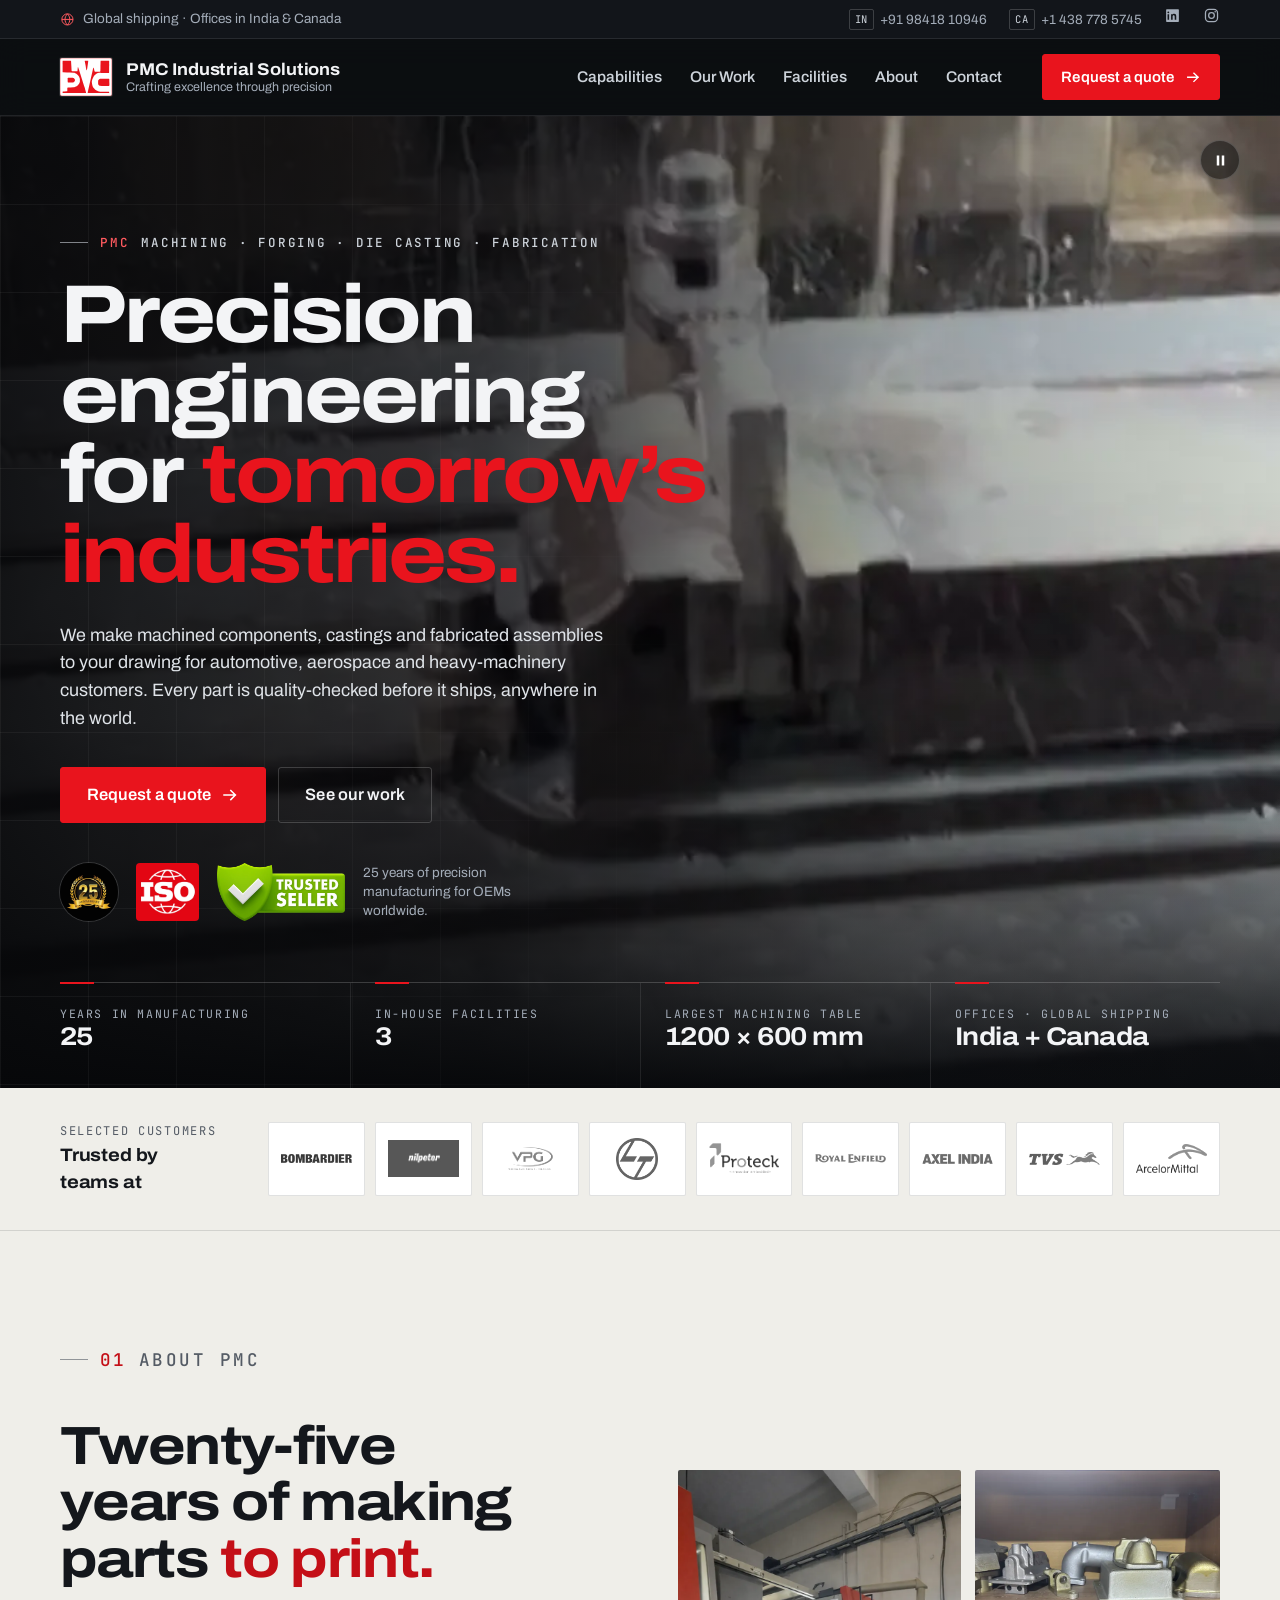
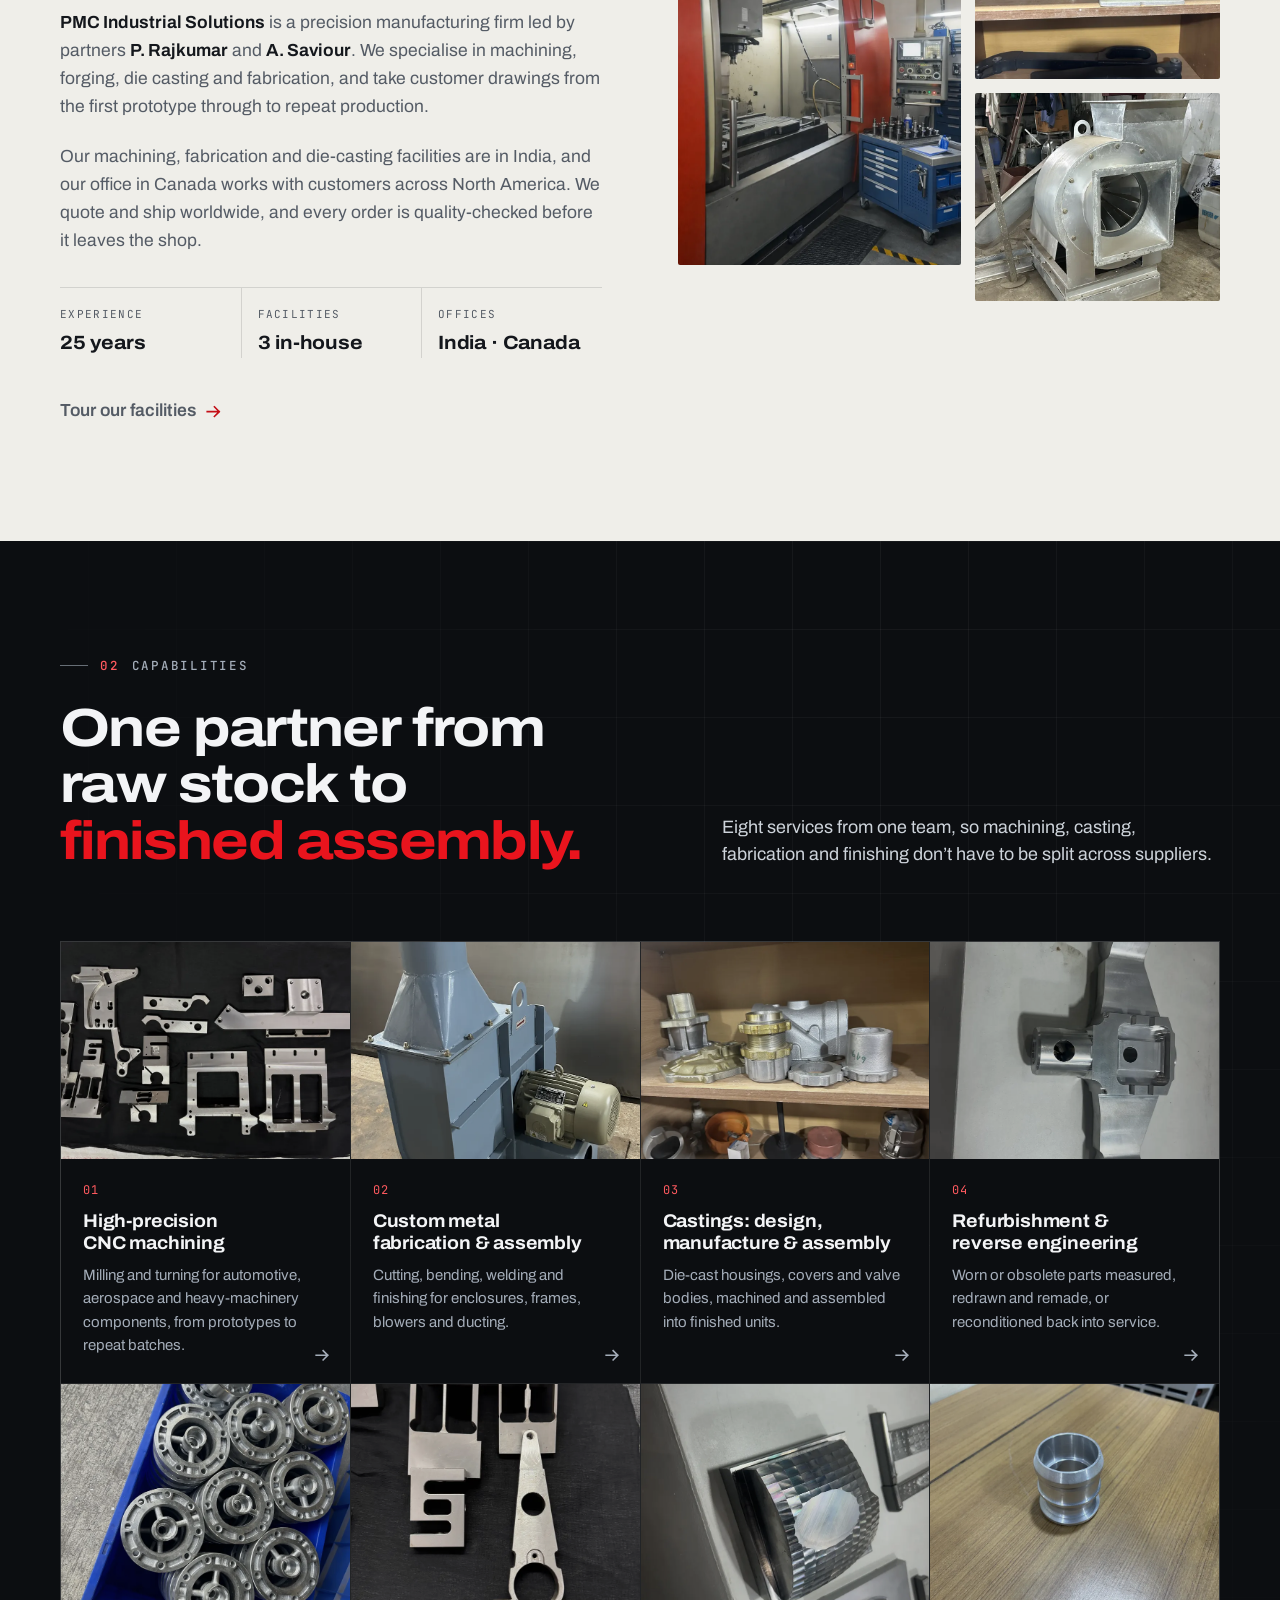
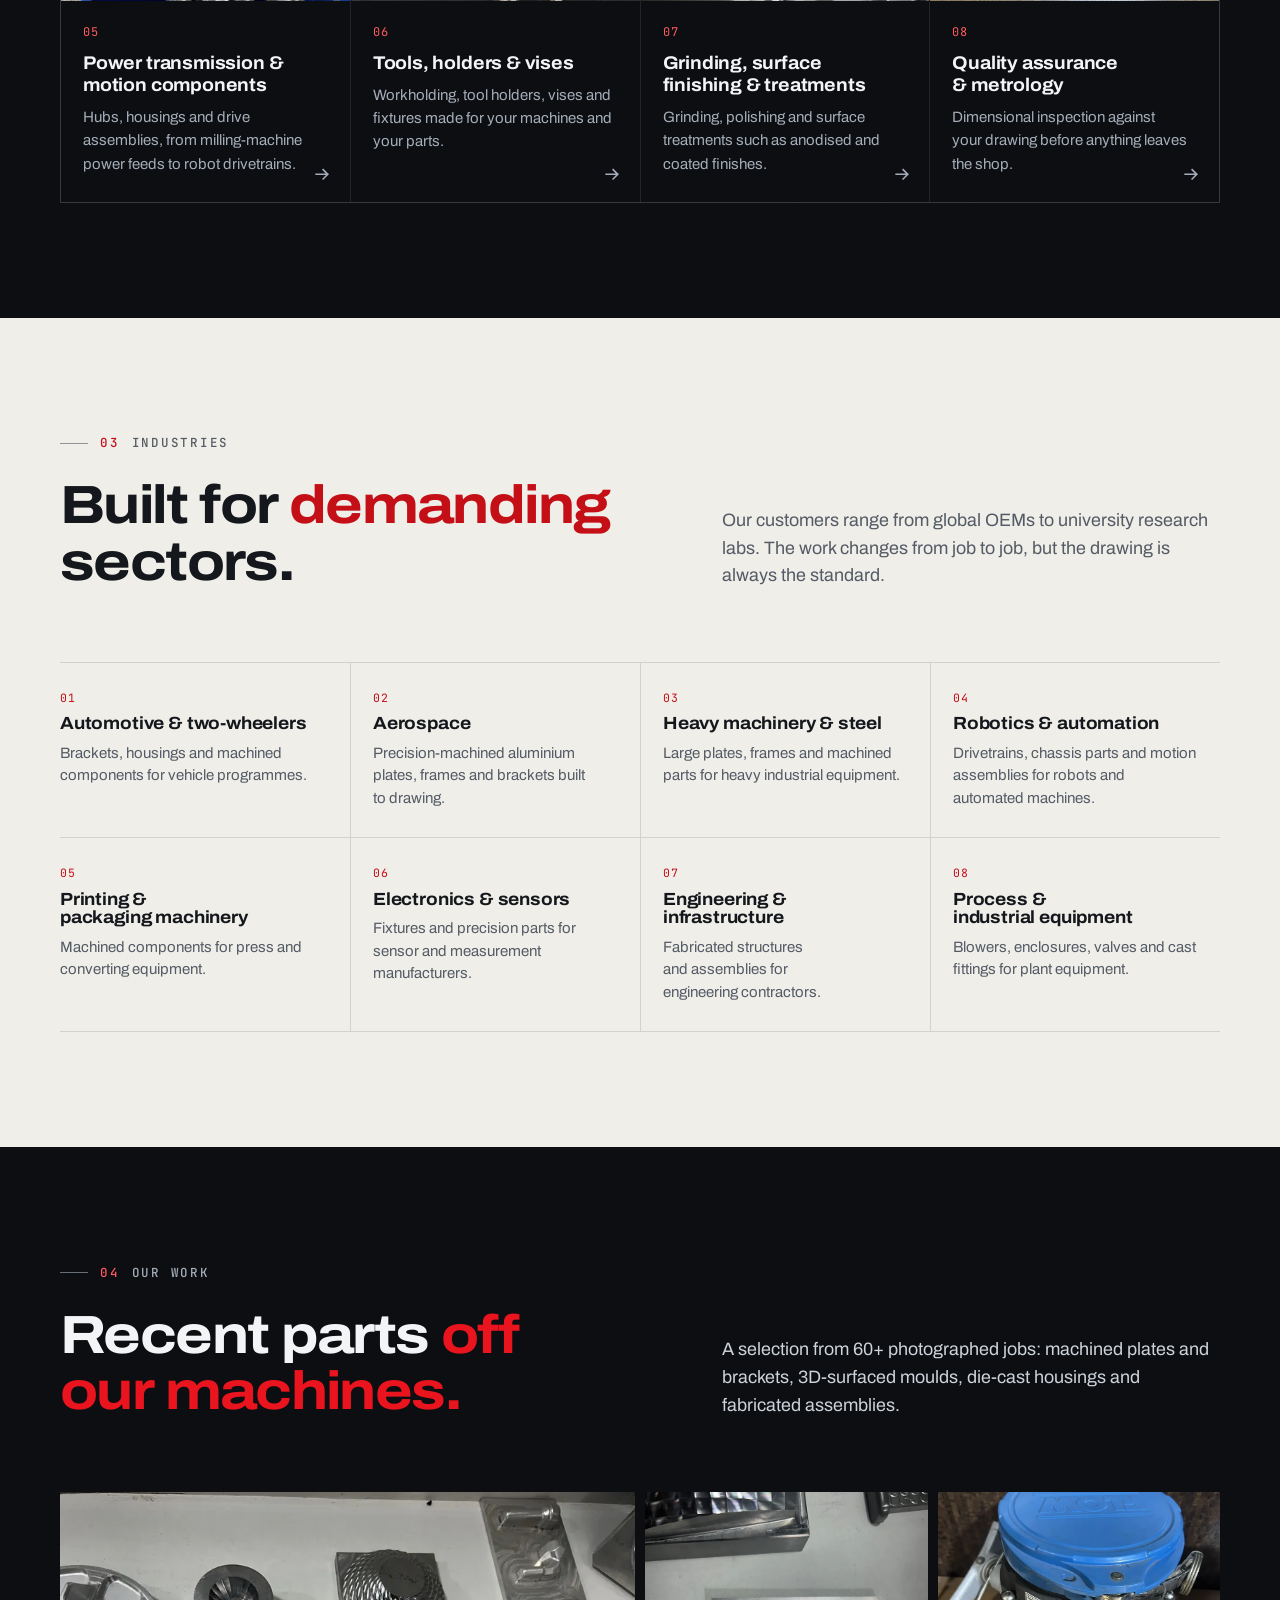
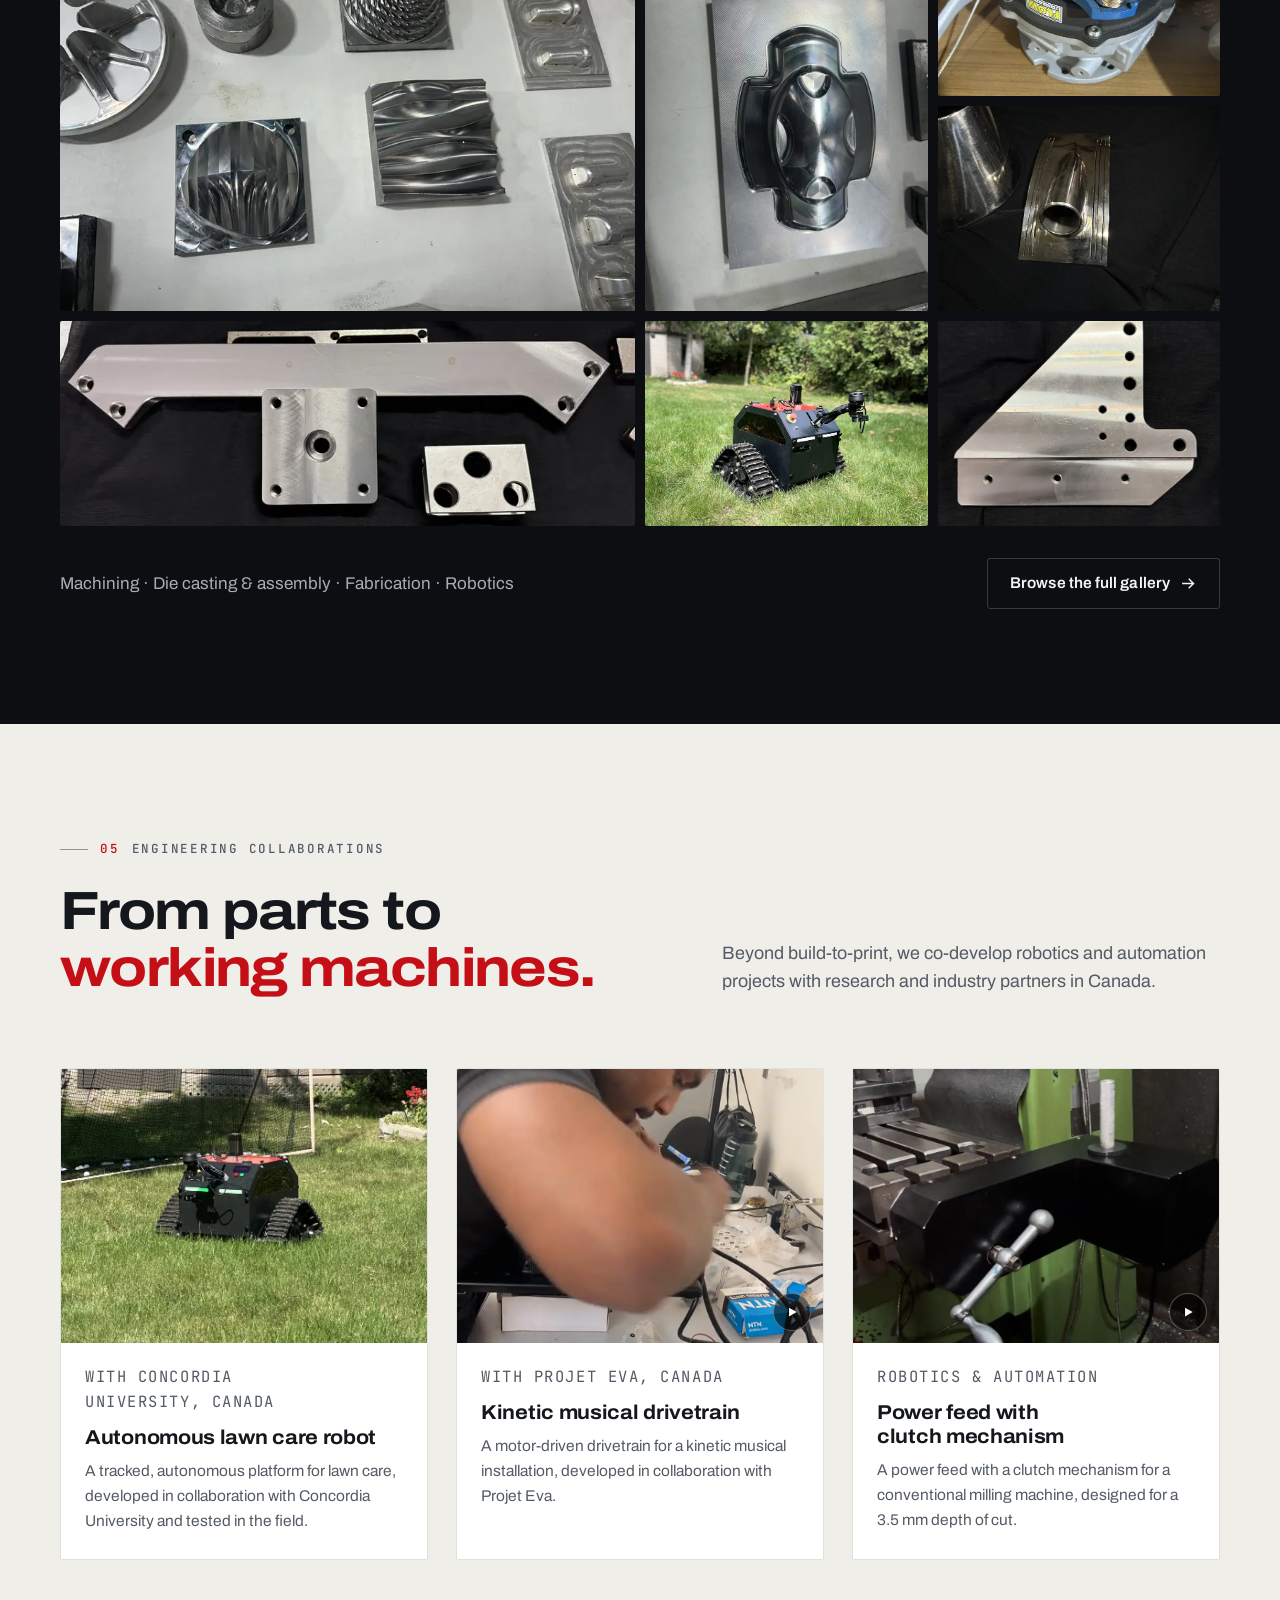
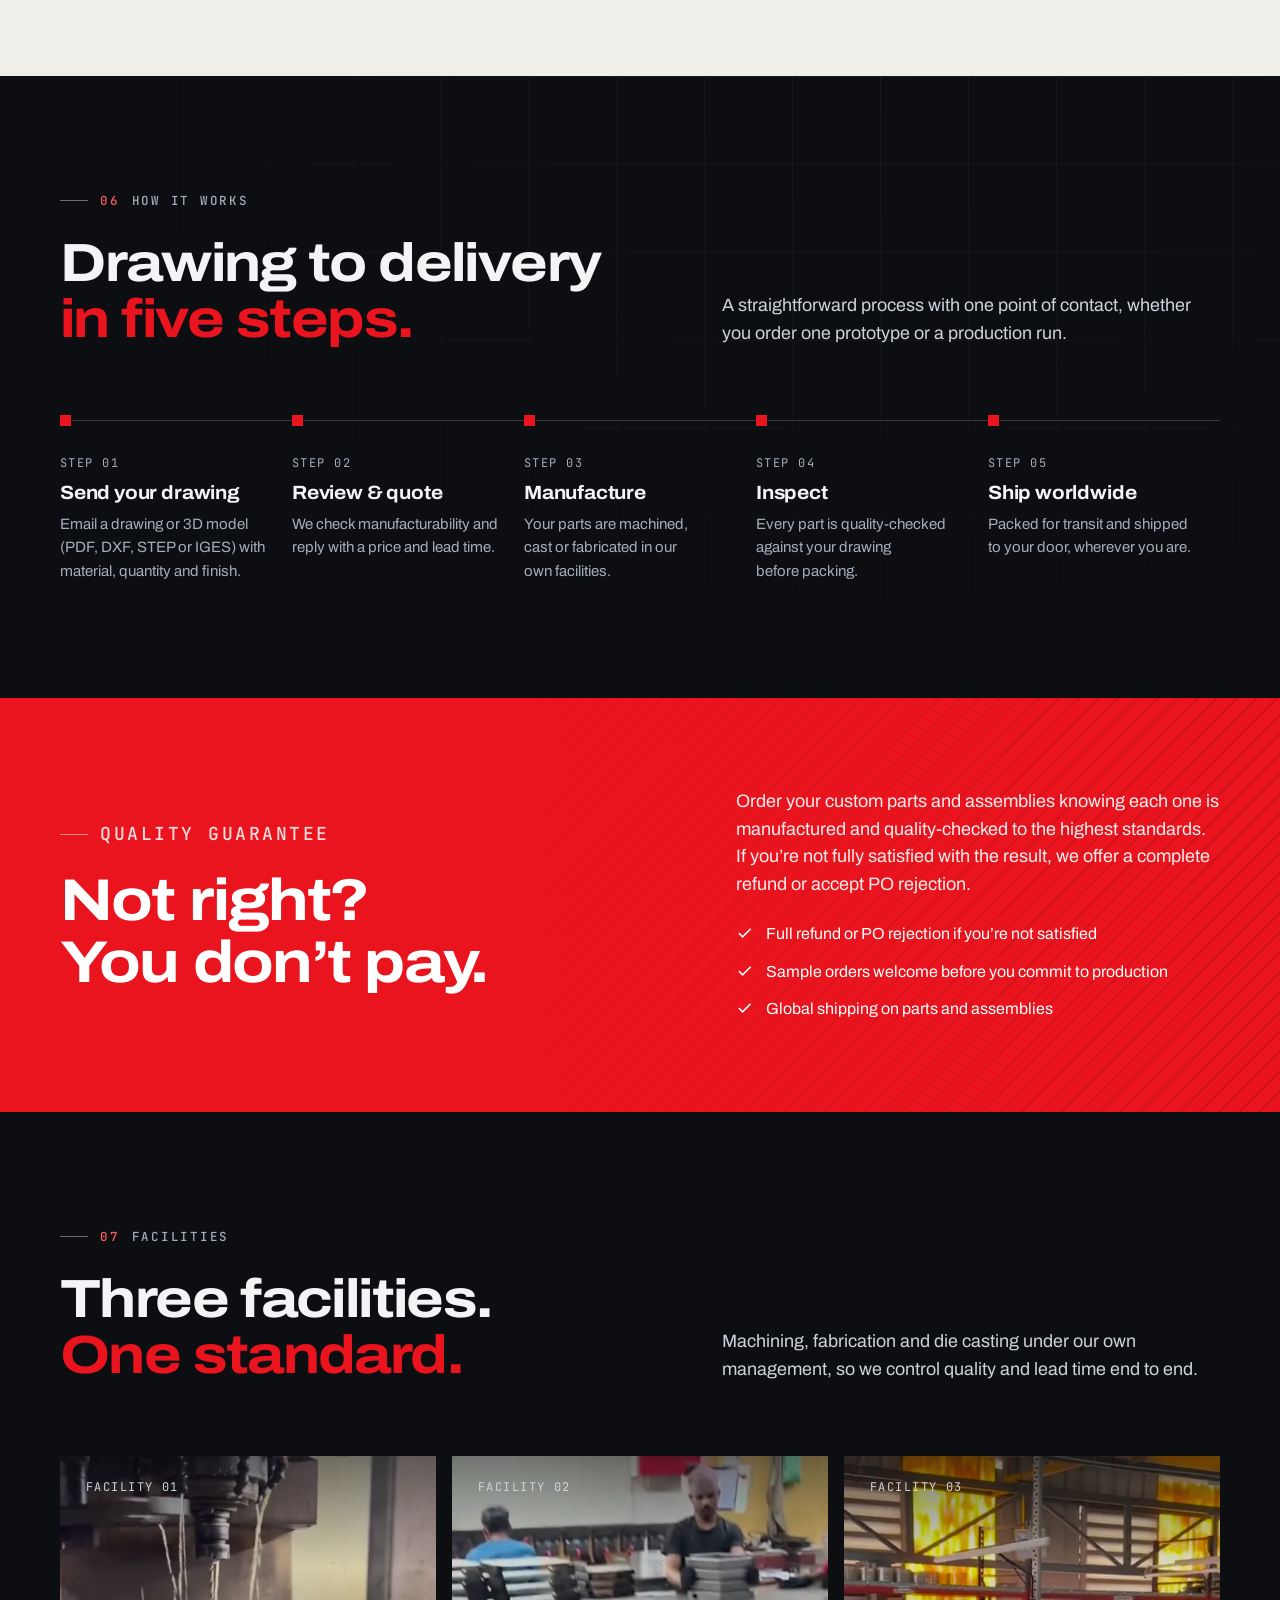
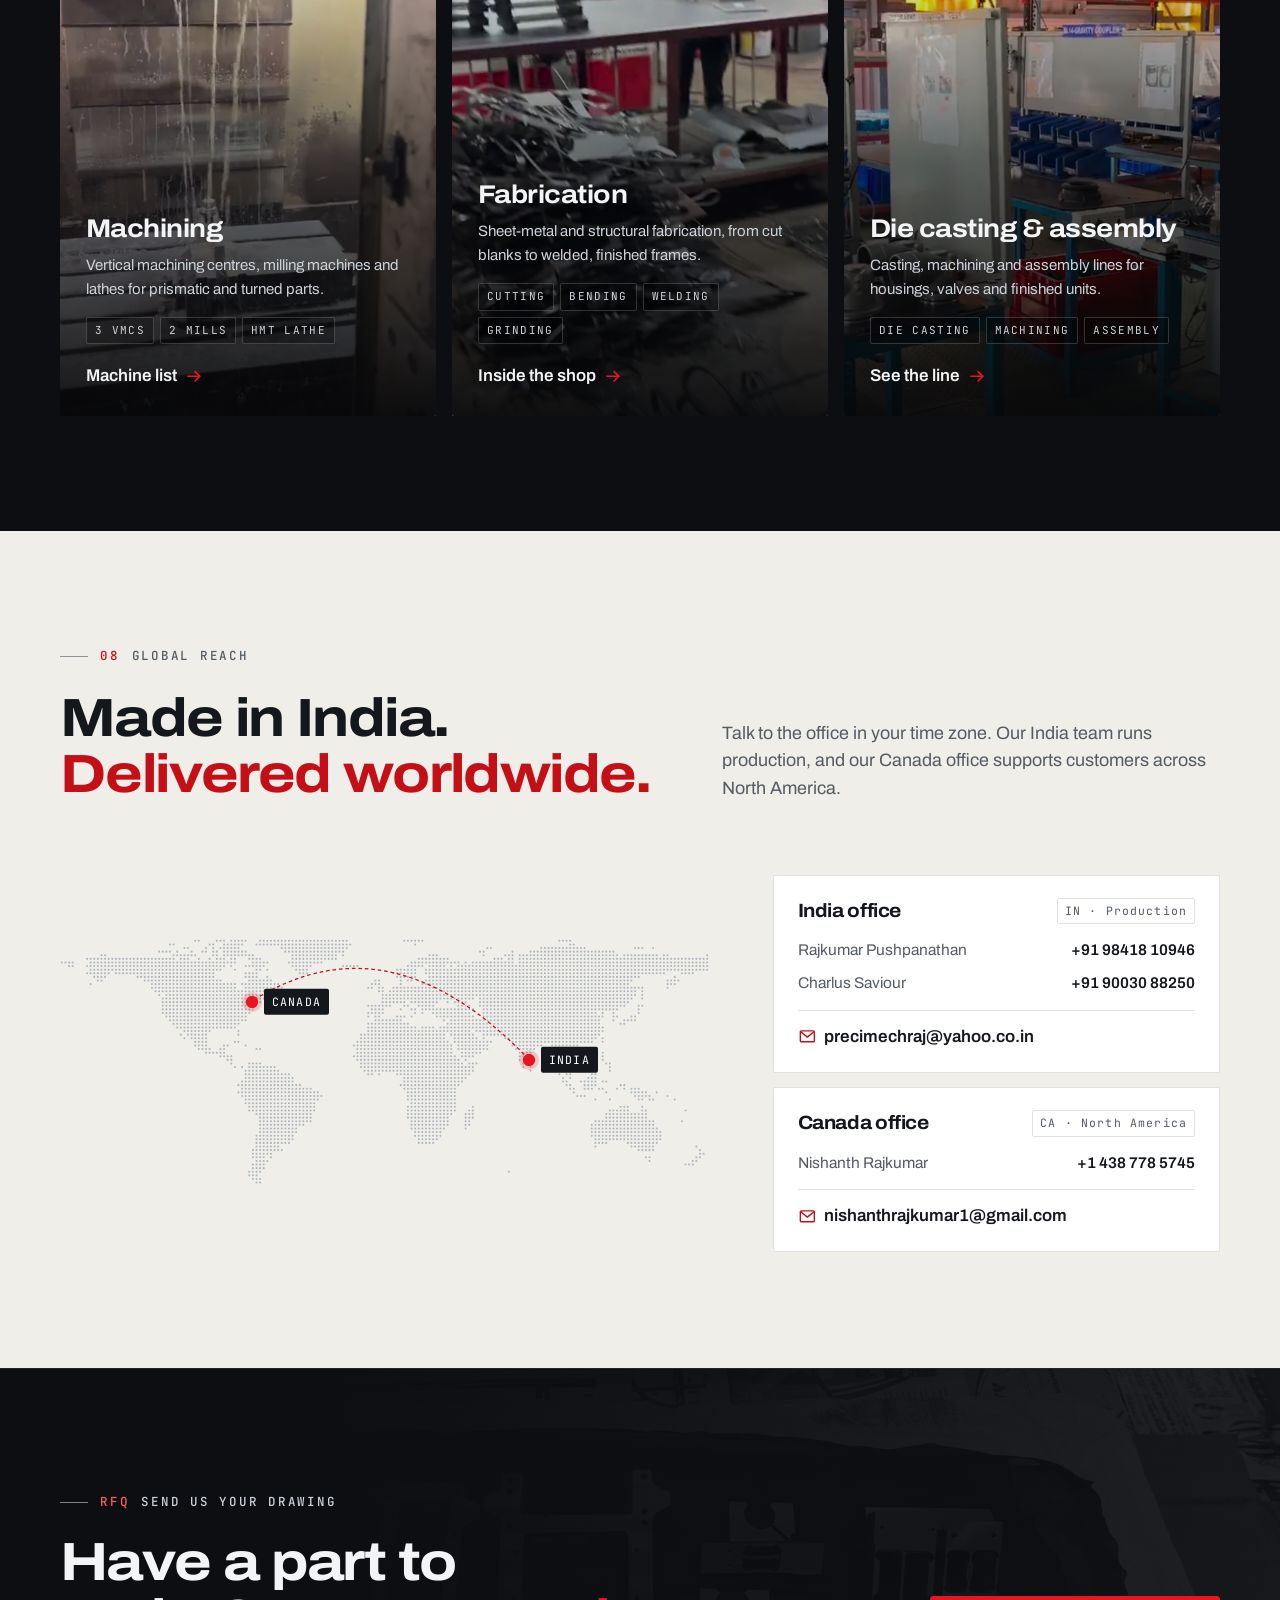
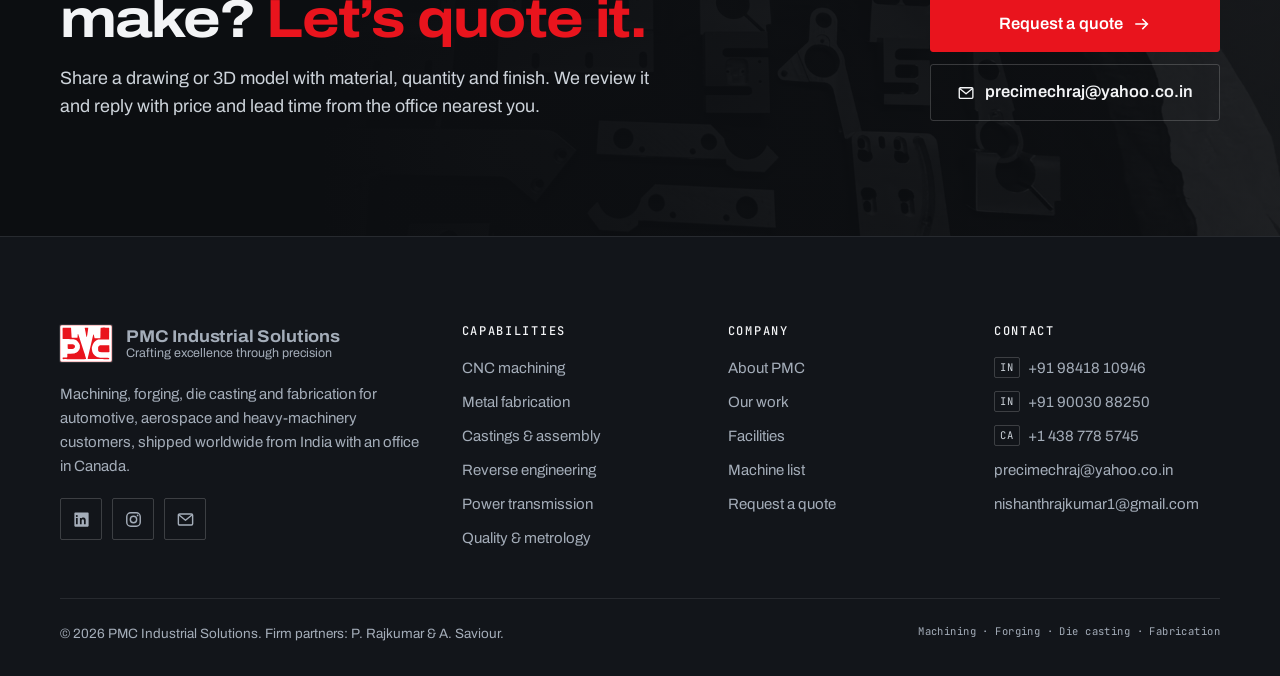
==== commit 7163d4ea: "Fix mobile menu clipping and start hero loop on a clean frame The header's backdrop-filter made it t" ====
--- a/index.html
+++ b/index.html
@@ -21,7 +21,7 @@
 <link rel="preconnect" href="https://fonts.googleapis.com">
 <link rel="preconnect" href="https://fonts.gstatic.com" crossorigin>
 <link rel="stylesheet" href="https://fonts.googleapis.com/css2?family=Archivo:wdth,wght@62..125,300..800&family=JetBrains+Mono:wght@400;500&display=swap">
-<link rel="stylesheet" href="assets/css/site.css?v=202611010150">
+<link rel="stylesheet" href="assets/css/site.css?v=202611010157">
 <script>document.documentElement.classList.add('js')</script>
 </head>
 <body>
@@ -498,6 +498,6 @@
   <button class="lightbox__btn lightbox__prev" type="button" data-lightbox-prev aria-label="Previous image"><svg class="i" aria-hidden="true"><use href="#i-chevron"/></svg></button>
   <button class="lightbox__btn lightbox__next" type="button" data-lightbox-next aria-label="Next image"><svg class="i" aria-hidden="true"><use href="#i-chevron"/></svg></button>
 </div>
-<script src="assets/js/site.js?v=202611010150" defer></script>
+<script src="assets/js/site.js?v=202611010157" defer></script>
 </body>
 </html>
--- a/assets/css/site.css
+++ b/assets/css/site.css
@@ -130,14 +130,16 @@
 .topbar__icon .i { width: 17px; height: 17px; }
 .topbar__cc { font-family: var(--mono); font-size: 10.5px; letter-spacing: 0.08em; padding: 1px 5px; border: 1px solid var(--line-2); border-radius: 2px; color: var(--steel-2); }
 
-.site-header {
-  position: sticky; top: 0; z-index: 50;
+/* The blur lives on a pseudo-element: backdrop-filter on the header itself would make it
+   the containing block for the fixed mobile menu and collapse the menu to the header's height. */
+.site-header { position: sticky; top: 0; z-index: 50; border-bottom: 1px solid var(--line); }
+.site-header::before {
+  content: ""; position: absolute; inset: 0; z-index: -1;
   background: rgba(12, 14, 17, 0.86);
   -webkit-backdrop-filter: saturate(1.4) blur(14px); backdrop-filter: saturate(1.4) blur(14px);
-  border-bottom: 1px solid var(--line);
   transition: background-color .3s;
 }
-.site-header.is-scrolled { background: rgba(12, 14, 17, 0.96); }
+.site-header.is-scrolled::before { background: rgba(12, 14, 17, 0.96); }
 .site-header__inner { display: flex; align-items: center; gap: 24px; min-height: var(--header-h); }
 
 .brand { display: inline-flex; align-items: center; gap: 14px; text-decoration: none; margin-right: auto; }
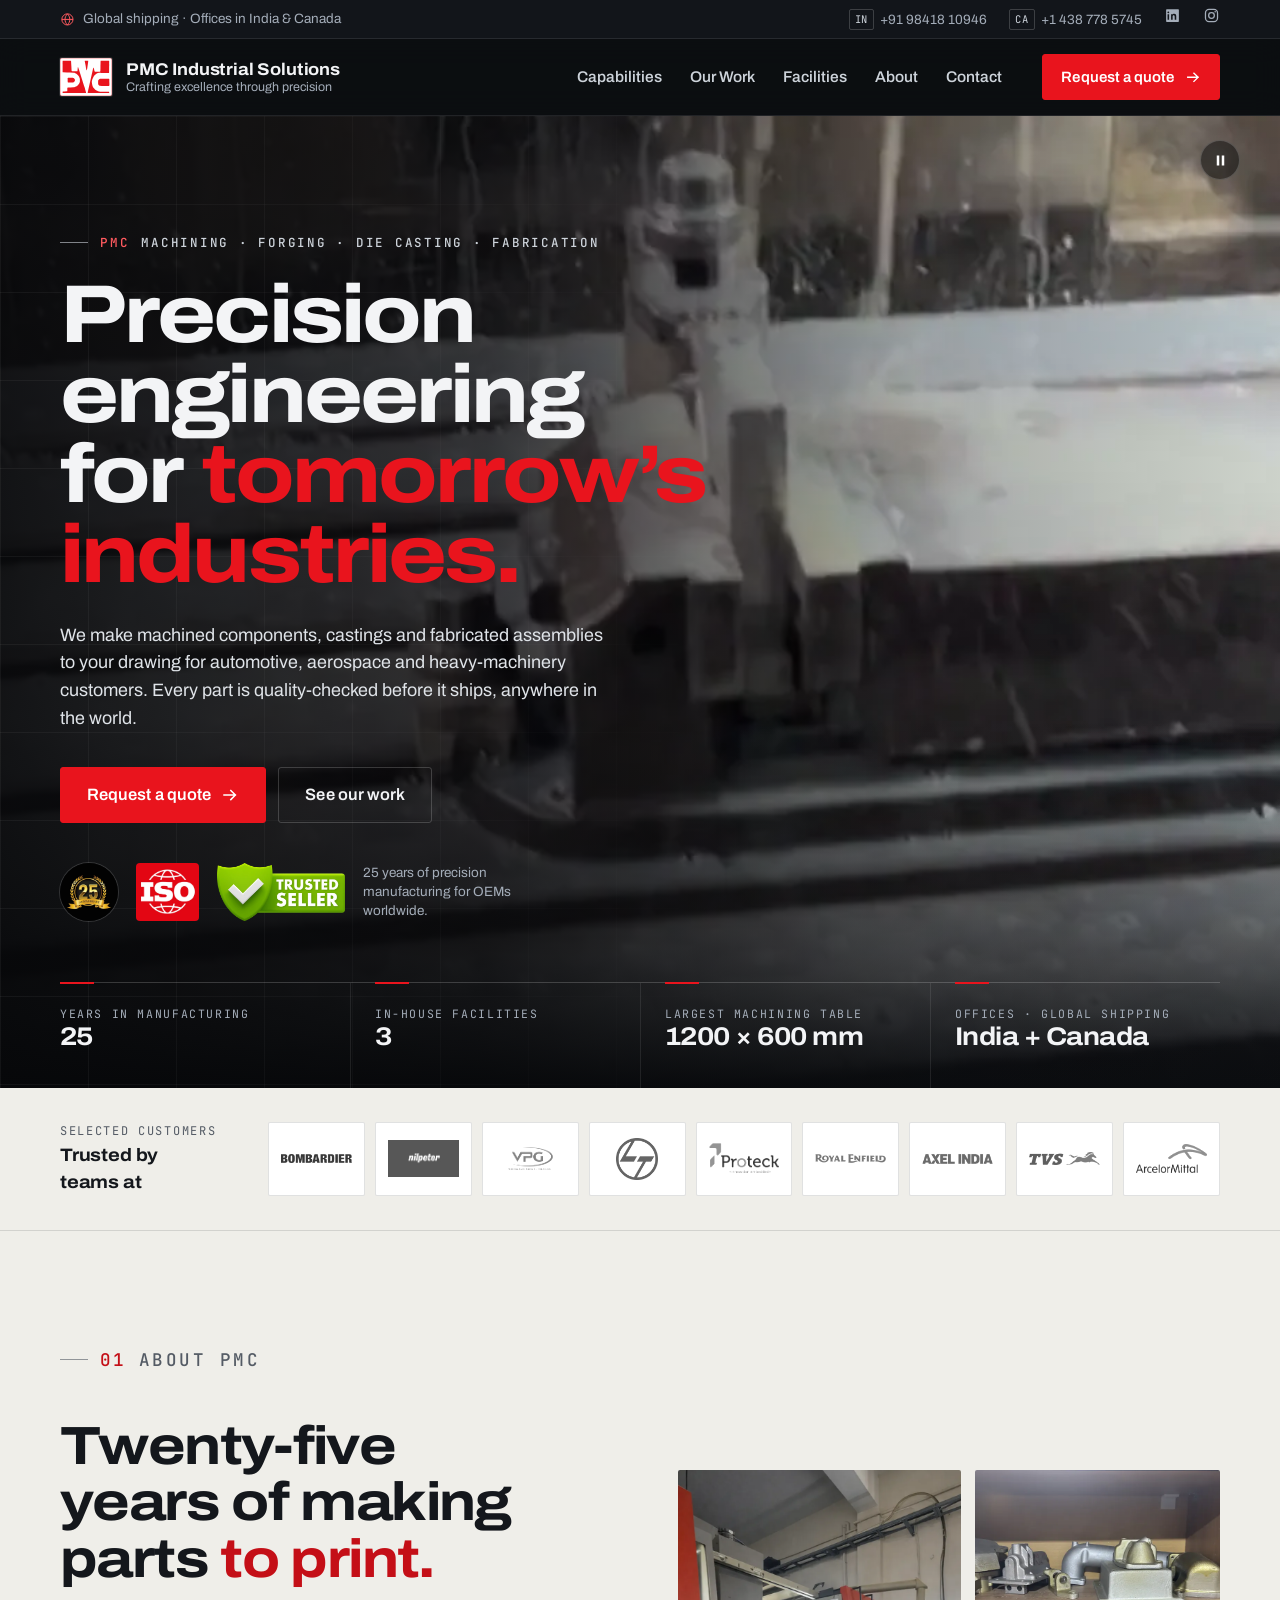
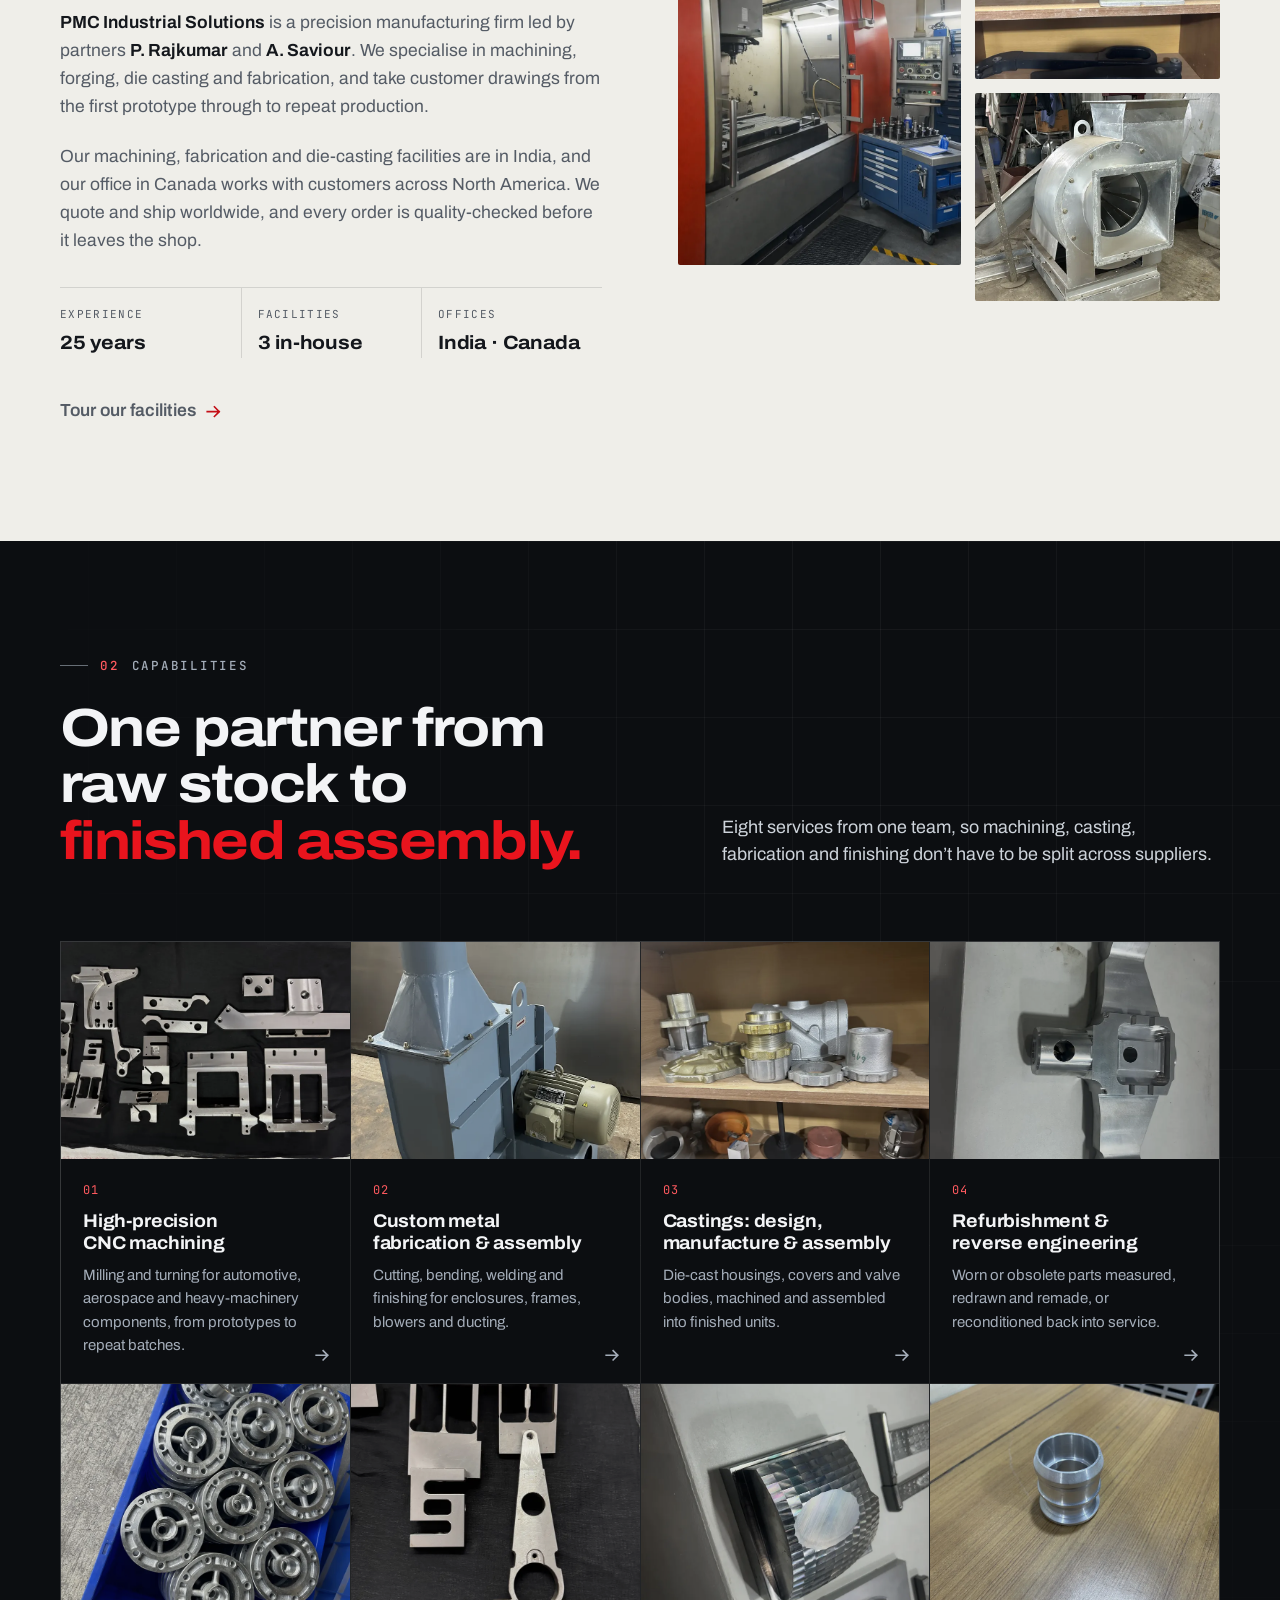
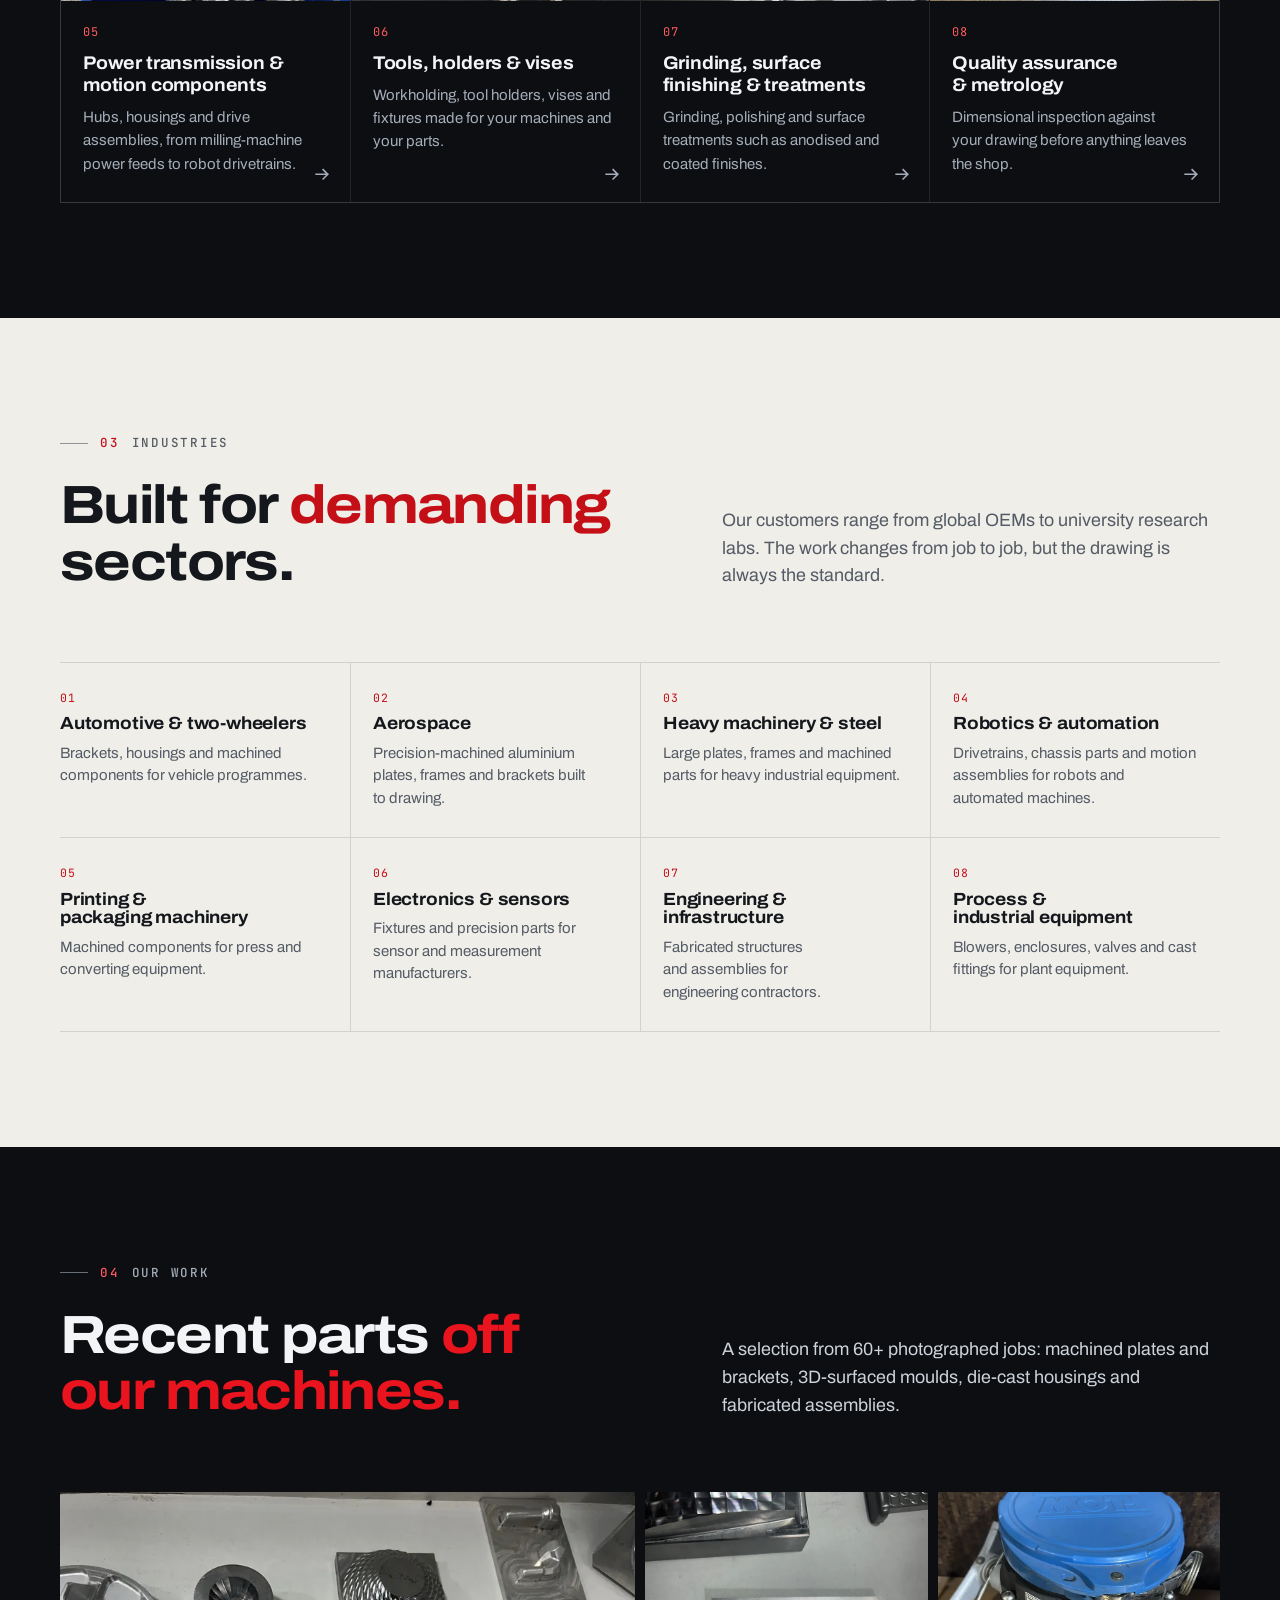
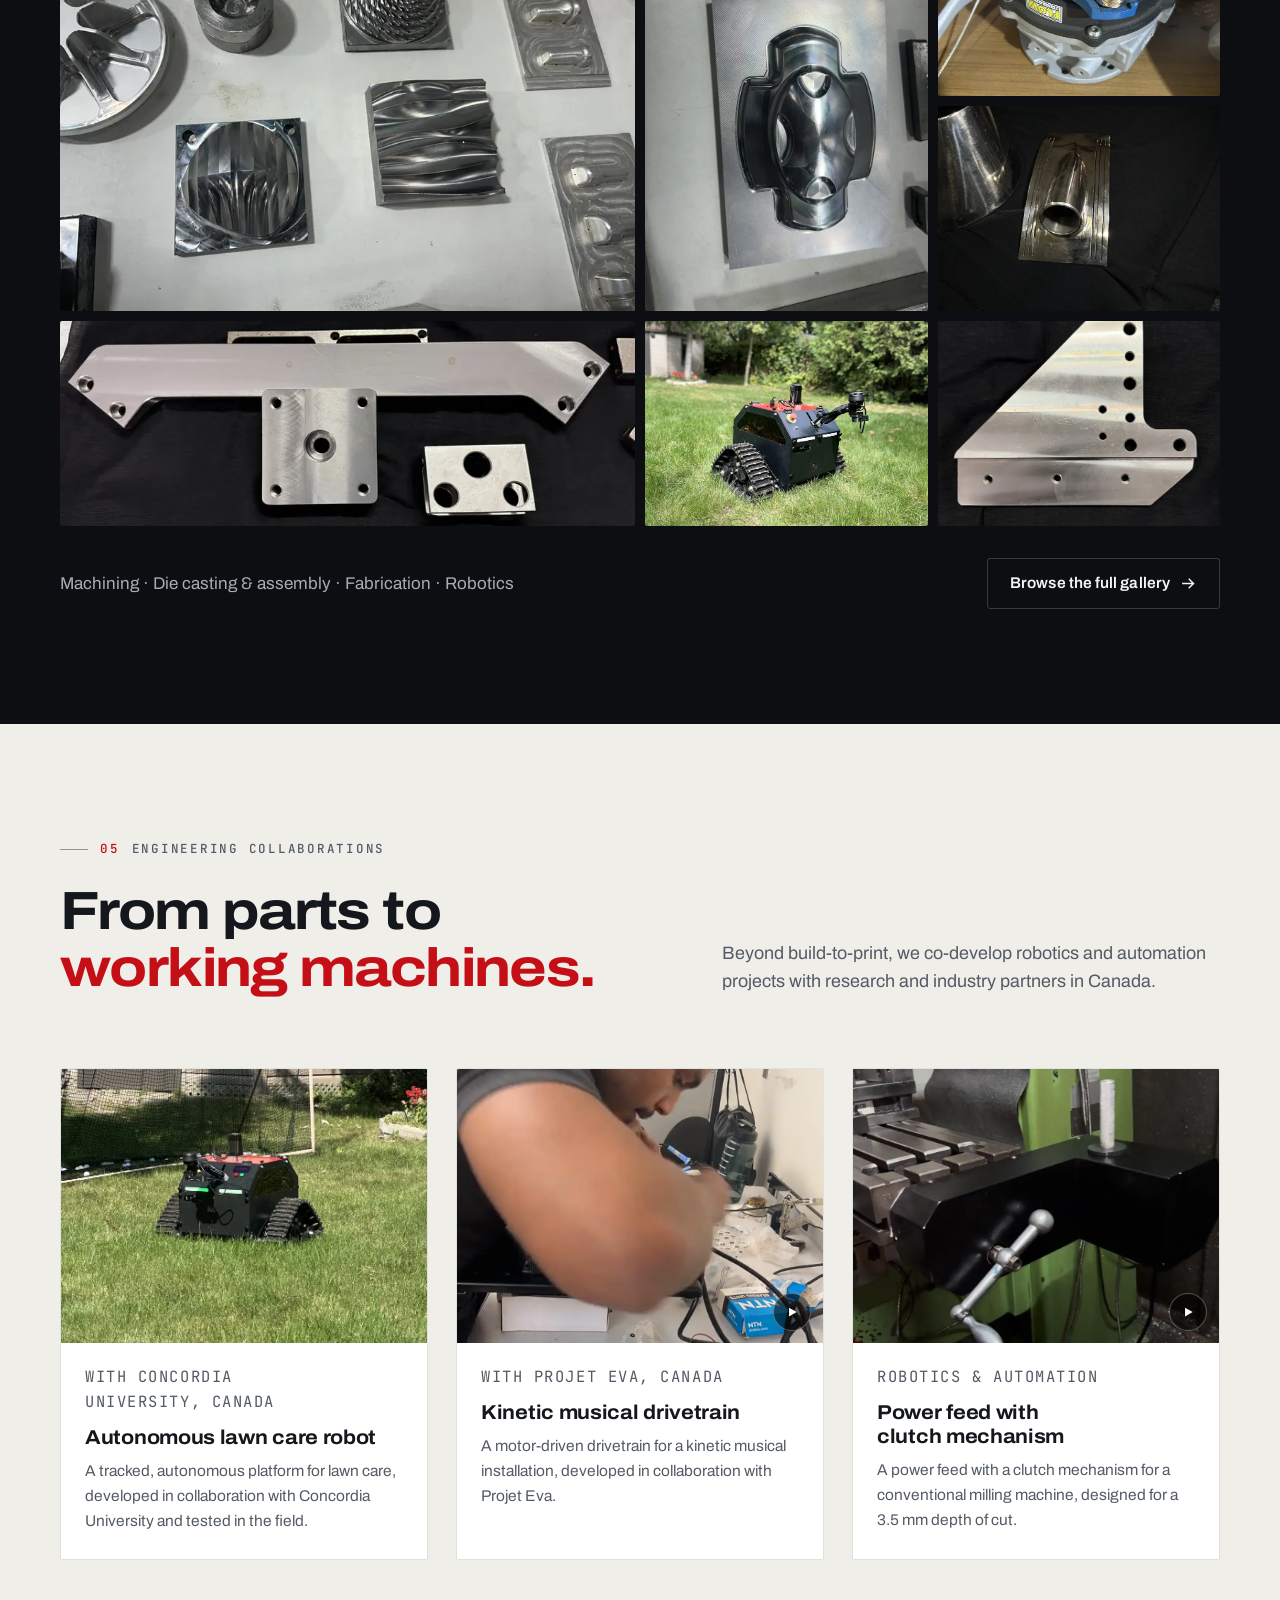
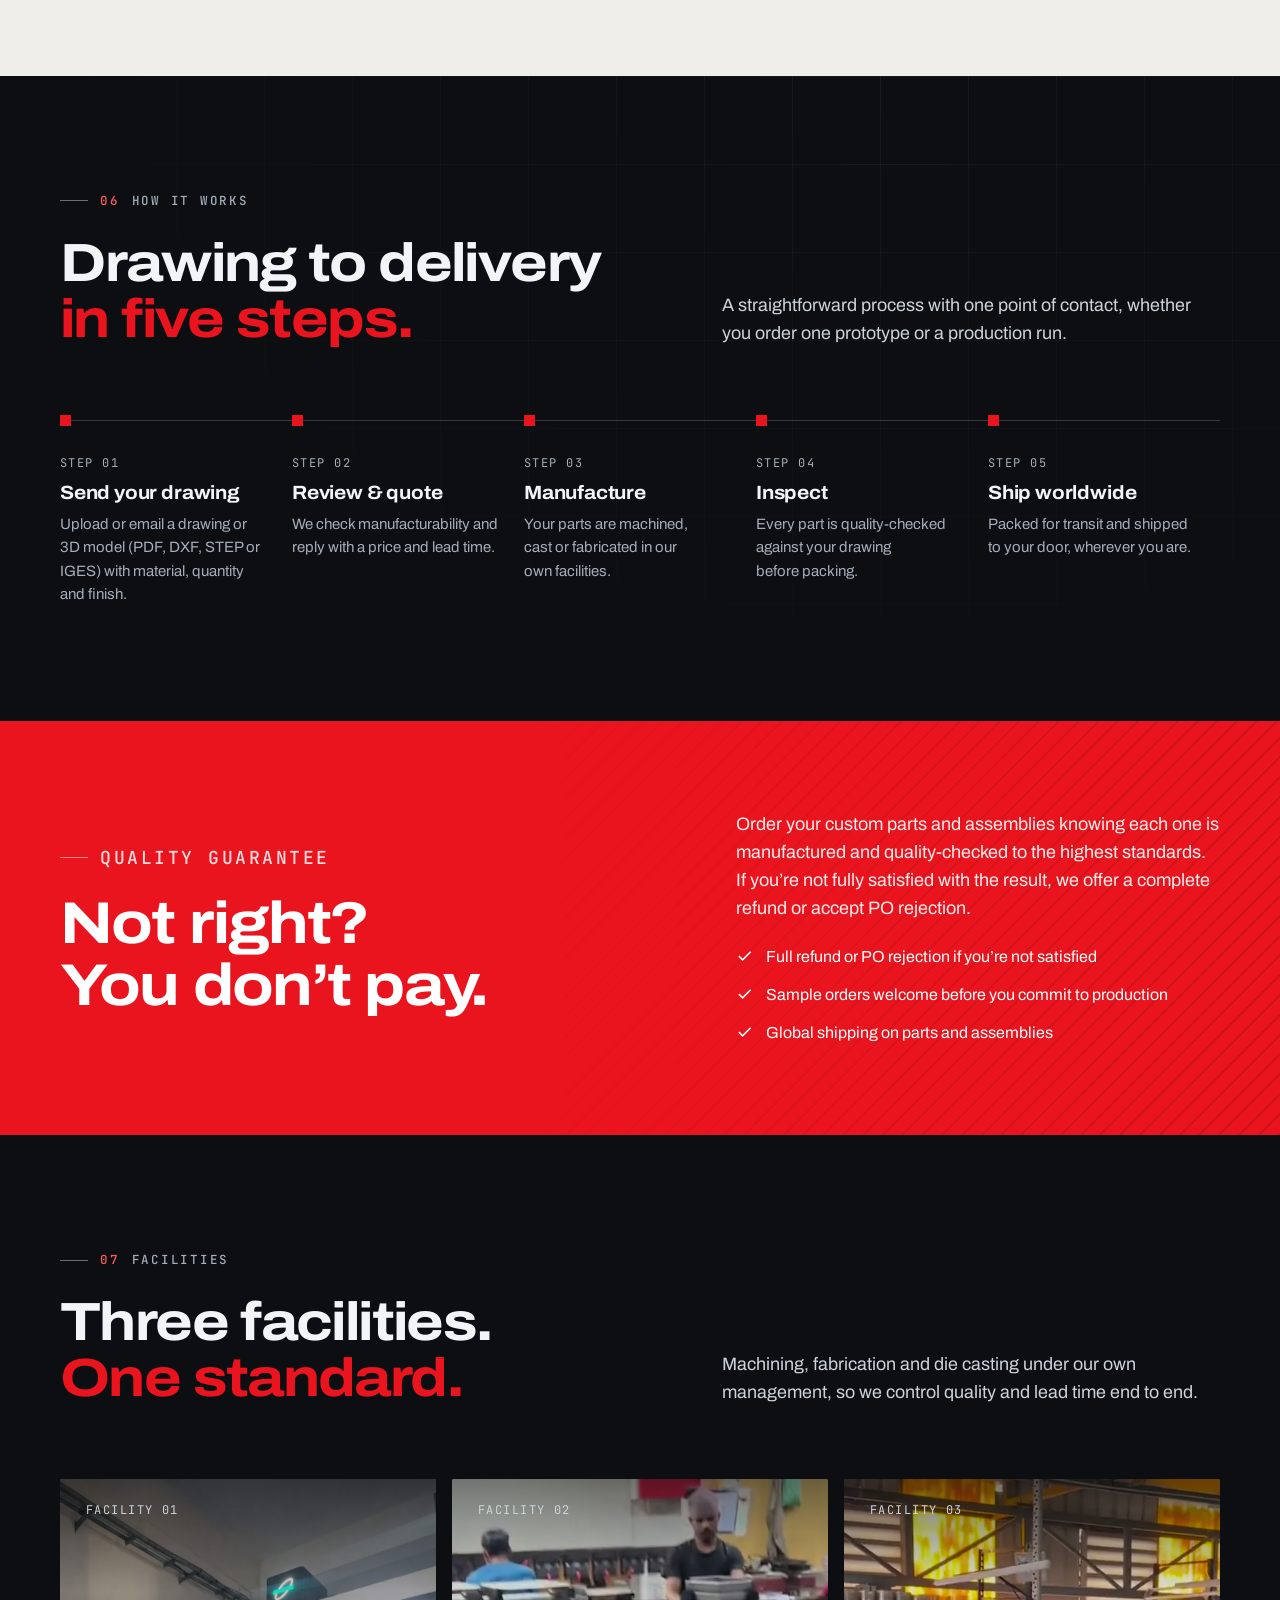
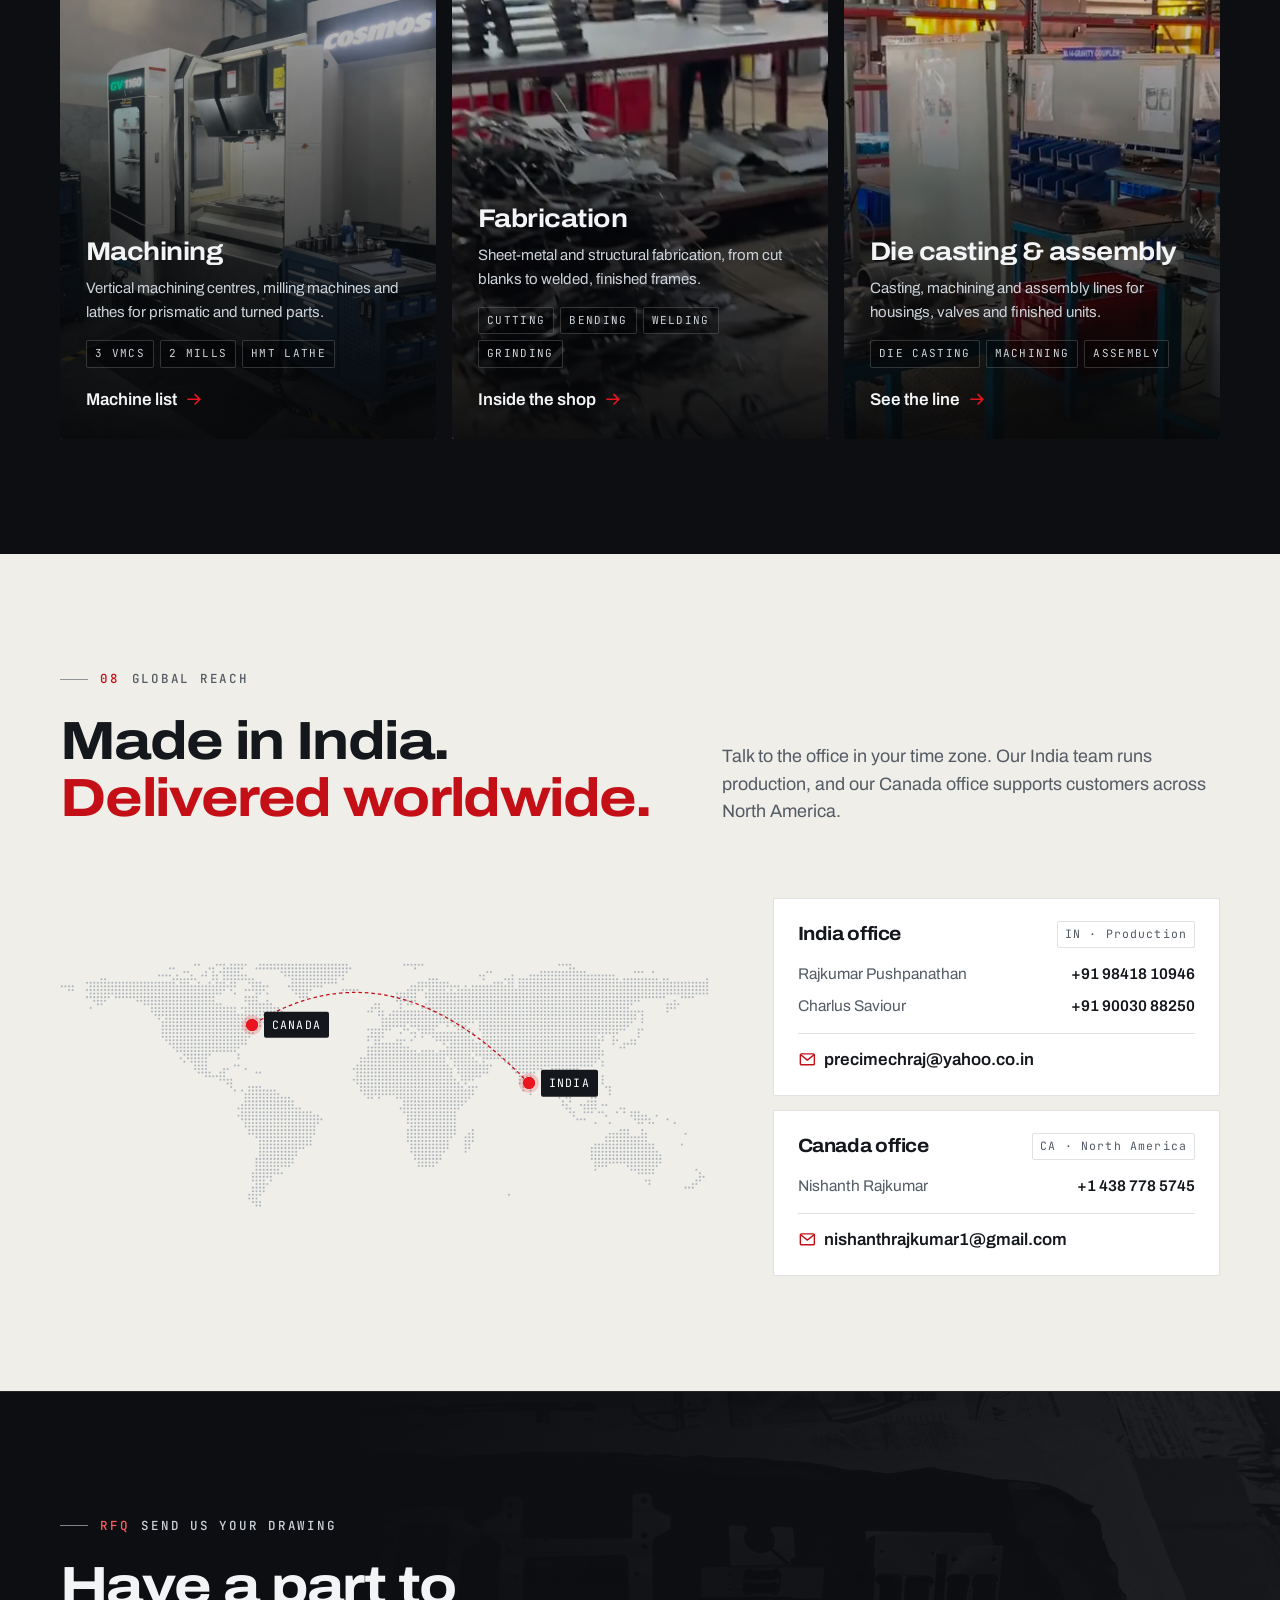
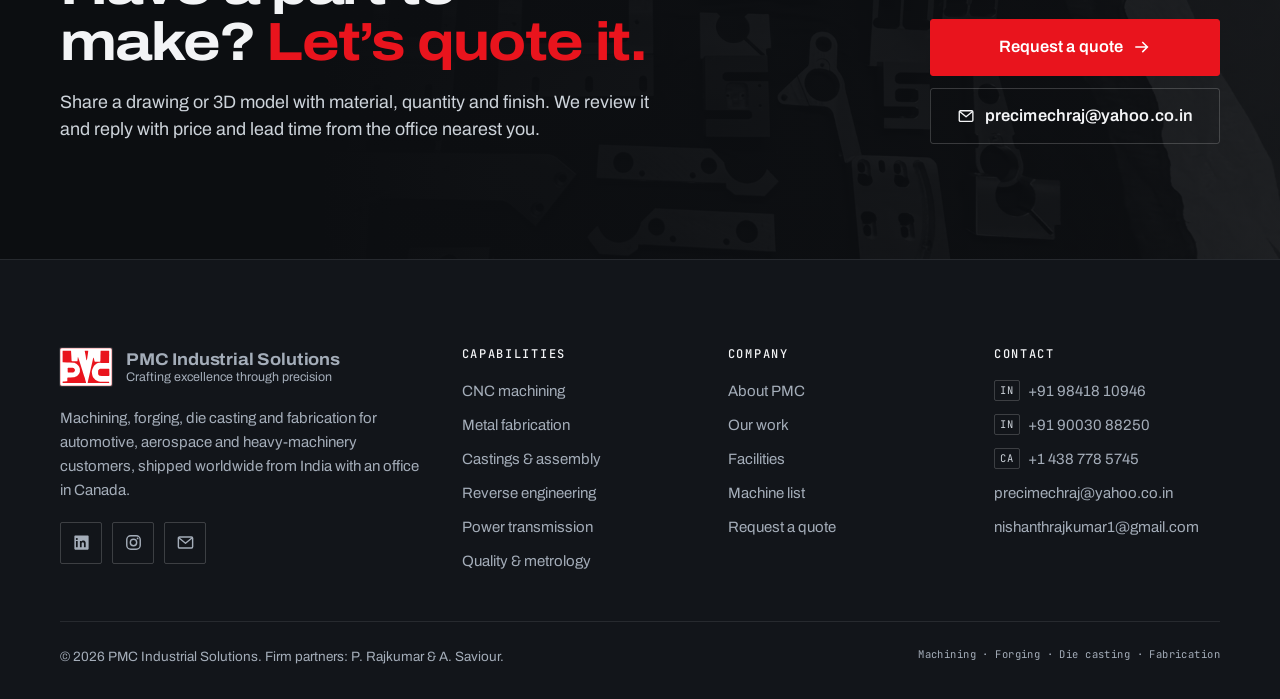
==== commit 47478fb6: "Add drawing uploads to the quote form; drop the machining walkthrough clip Quote form: drag-and-drop" ====
--- a/index.html
+++ b/index.html
@@ -21,7 +21,7 @@
 <link rel="preconnect" href="https://fonts.googleapis.com">
 <link rel="preconnect" href="https://fonts.gstatic.com" crossorigin>
 <link rel="stylesheet" href="https://fonts.googleapis.com/css2?family=Archivo:wdth,wght@62..125,300..800&family=JetBrains+Mono:wght@400;500&display=swap">
-<link rel="stylesheet" href="assets/css/site.css?v=202611010157">
+<link rel="stylesheet" href="assets/css/site.css?v=202611010211">
 <script>document.documentElement.classList.add('js')</script>
 </head>
 <body>
@@ -37,6 +37,8 @@
   <symbol id="i-pause" viewBox="0 0 24 24"><path fill="currentColor" d="M6 4h4v16H6zm8 0h4v16h-4z"/></symbol>
   <symbol id="i-check" viewBox="0 0 24 24"><path fill="none" stroke="currentColor" stroke-width="2.2" d="m4 12.5 5 5L20 6.5"/></symbol>
   <symbol id="i-globe" viewBox="0 0 24 24"><g fill="none" stroke="currentColor" stroke-width="1.6"><circle cx="12" cy="12" r="9"/><path d="M3 12h18M12 3c2.6 2.8 3.9 5.8 3.9 9s-1.3 6.2-3.9 9c-2.6-2.8-3.9-5.8-3.9-9S9.4 5.8 12 3Z"/></g></symbol>
+  <symbol id="i-upload" viewBox="0 0 24 24"><g fill="none" stroke="currentColor" stroke-width="1.8" stroke-linecap="round" stroke-linejoin="round"><path d="M12 15V4m-4.5 4.5L12 4l4.5 4.5"/><path d="M4 14v4.5A1.5 1.5 0 0 0 5.5 20h13a1.5 1.5 0 0 0 1.5-1.5V14"/></g></symbol>
+  <symbol id="i-file" viewBox="0 0 24 24"><g fill="none" stroke="currentColor" stroke-width="1.7" stroke-linejoin="round"><path d="M6 3h8l4 4v14H6z"/><path d="M14 3v4h4"/></g></symbol>
   <symbol id="i-chevron" viewBox="0 0 24 24"><path fill="none" stroke="currentColor" stroke-width="2" d="m9 5 7 7-7 7"/></symbol>
 </svg>
 <a class="skip-link" href="#main">Skip to content</a>
@@ -303,7 +305,7 @@
         <p class="lede">A straightforward process with one point of contact, whether you order one prototype or a production run.</p>
       </div>
       <ol class="steps">
-        <li class="step" data-reveal><span class="step__num">STEP 01</span><h3>Send your drawing</h3><p>Email a drawing or 3D model (PDF, DXF, STEP or IGES) with material, quantity and finish.</p></li>
+        <li class="step" data-reveal><span class="step__num">STEP 01</span><h3>Send your drawing</h3><p>Upload or email a drawing or 3D model (PDF, DXF, STEP or IGES) with material, quantity and finish.</p></li>
         <li class="step" data-reveal><span class="step__num">STEP 02</span><h3>Review &amp; quote</h3><p>We check manufacturability and reply with a price and lead time.</p></li>
         <li class="step" data-reveal><span class="step__num">STEP 03</span><h3>Manufacture</h3><p>Your parts are machined, cast or fabricated in our own facilities.</p></li>
         <li class="step" data-reveal><span class="step__num">STEP 04</span><h3>Inspect</h3><p>Every part is quality-checked against your drawing before packing.</p></li>
@@ -338,7 +340,7 @@
       </div>
       <div class="fac-cards">
         <a class="fac-card" href="facilities.html#machining" data-reveal>
-          <div class="fac-card__media"><video data-autoplay muted loop playsinline preload="none" poster="assets/video/reel-machining.webp" aria-hidden="true"><source src="assets/video/reel-machining.mp4" type="video/mp4"></video></div>
+          <div class="fac-card__media fac-card__media--still"><img src="assets/img/facility/vmc-cosmos-800.webp" srcset="assets/img/facility/vmc-cosmos-800.webp 800w, assets/img/facility/vmc-cosmos-1024.webp 1024w" sizes="(min-width: 960px) 33vw, 100vw" width="800" height="1200" alt="" loading="lazy" decoding="async"></div>
           <span class="fac-card__num">FACILITY 01</span>
           <h3>Machining</h3>
           <p>Vertical machining centres, milling machines and lathes for prismatic and turned parts.</p>
@@ -498,6 +500,6 @@
   <button class="lightbox__btn lightbox__prev" type="button" data-lightbox-prev aria-label="Previous image"><svg class="i" aria-hidden="true"><use href="#i-chevron"/></svg></button>
   <button class="lightbox__btn lightbox__next" type="button" data-lightbox-next aria-label="Next image"><svg class="i" aria-hidden="true"><use href="#i-chevron"/></svg></button>
 </div>
-<script src="assets/js/site.js?v=202611010157" defer></script>
+<script src="assets/js/site.js?v=202611010211" defer></script>
 </body>
 </html>
--- a/assets/css/site.css
+++ b/assets/css/site.css
@@ -463,6 +463,9 @@
 .fac-card__media { position: absolute; inset: 0; z-index: -2; }
 .fac-card__media img, .fac-card__media video { width: 100%; height: 100%; object-fit: cover; transition: transform .8s var(--ease); }
 .fac-card:hover .fac-card__media img, .fac-card:hover .fac-card__media video { transform: scale(1.04); }
+/* Still photo cards drift slowly so they sit comfortably beside the video cards. */
+.fac-card__media--still img { transform-origin: 55% 35%; animation: drift 22s ease-in-out infinite alternate; }
+@keyframes drift { from { transform: scale(1.02); } to { transform: scale(1.14) translate(-1.5%, 1%); } }
 .fac-card::before { content: ""; position: absolute; inset: 0; z-index: -1; background: linear-gradient(0deg, rgba(6,7,9,.95) 0%, rgba(6,7,9,.55) 45%, rgba(6,7,9,.1) 80%, rgba(6,7,9,.55) 100%); }
 .fac-card__num { position: absolute; top: 22px; left: 26px; font-family: var(--mono); font-size: 12px; letter-spacing: 0.12em; color: var(--steel-2); }
 .fac-card h3 { font-size: 1.6rem; font-stretch: 112%; margin-bottom: 10px; }
@@ -568,11 +571,13 @@
 .gallery-status { font-family: var(--mono); font-size: 12px; letter-spacing: .08em; color: var(--steel); margin-bottom: 18px; }
 
 .reels { display: grid; grid-template-columns: repeat(3, minmax(0, 1fr)); gap: 16px; }
+.reels__intro { display: grid; gap: 20px; align-content: center; padding-right: clamp(0px, 3vw, 40px); }
+.reels__intro .eyebrow { margin-bottom: 0; }
 .reel { margin: 0; position: relative; aspect-ratio: 9 / 16; overflow: hidden; border-radius: 2px; background: var(--ink-3); }
 .reel video, .reel img { width: 100%; height: 100%; object-fit: cover; }
 .reel figcaption { position: absolute; left: 0; right: 0; bottom: 0; padding: 40px 16px 16px; background: linear-gradient(0deg, rgba(0,0,0,.85), transparent); font-size: 15px; font-weight: 600; }
 .reel figcaption span { display: block; font-family: var(--mono); font-size: 11px; letter-spacing: .1em; text-transform: uppercase; color: var(--steel-2); font-weight: 400; margin-bottom: 4px; }
-@media (max-width: 760px) { .reels { grid-template-columns: repeat(3, 70%); overflow-x: auto; scroll-snap-type: x mandatory; padding-bottom: 8px; } .reel { scroll-snap-align: start; } }
+@media (max-width: 760px) { .reels { grid-template-columns: 1fr 1fr; gap: 12px; } .reels__intro { grid-column: 1 / -1; padding-right: 0; } }
 
 .feature { display: grid; grid-template-columns: minmax(0, 1.3fr) minmax(0, 1fr); gap: clamp(28px, 5vw, 64px); align-items: center; padding-block: clamp(40px, 5vw, 64px); border-top: 1px solid var(--paper-line); }
 .feature:first-of-type { border-top: 0; padding-top: 0; }
@@ -682,6 +687,47 @@
 .rfq__result[hidden] { display: none; }
 .rfq__result p { font-size: 15px; color: var(--steel-2); }
 .rfq__result pre { margin: 0; white-space: pre-wrap; font-family: var(--mono); font-size: 12.5px; color: var(--steel-2); max-height: 220px; overflow: auto; background: var(--ink-2); padding: 12px; border: 1px solid var(--line); }
+/* Upload mode (Formspree) vs email fallback */
+.rfq:not(.is-upload) .rfq__upload, .rfq:not(.is-upload) .rfq__note--upload, .rfq.is-upload .rfq__note--email { display: none; }
+.field__label { font-size: 14px; font-weight: 600; color: var(--steel-2); }
+.field__label .opt { font-weight: 400; color: var(--steel); }
+.dropzone {
+  position: relative; display: grid; justify-items: center; gap: 6px; text-align: center;
+  padding: 28px 20px; border: 1.5px dashed rgba(255,255,255,.28); border-radius: 3px; background: var(--ink);
+  transition: border-color .2s, background-color .2s;
+}
+.dropzone:hover, .dropzone.is-over { border-color: var(--red-300); background: rgba(233,20,29,.07); }
+.dropzone:focus-within { border-color: var(--red-300); box-shadow: 0 0 0 3px rgba(233,20,29,.25); }
+.dropzone__input { position: absolute; inset: 0; width: 100%; height: 100%; opacity: 0; cursor: pointer; }
+.dropzone__icon { width: 30px; height: 30px; color: var(--red-300); margin-bottom: 4px; }
+.dropzone__title { font-size: 15.5px; color: var(--steel-2); }
+.dropzone__title strong { color: var(--white); }
+.dropzone__browse { color: var(--white); text-decoration: underline; text-underline-offset: 3px; }
+.dropzone__hint { font-size: 13px; color: var(--steel); }
+.file-list { list-style: none; display: grid; gap: 6px; }
+.file-list:empty { display: none; }
+.file { display: grid; grid-template-columns: auto minmax(0, 1fr) auto auto; align-items: center; gap: 10px; padding: 8px 8px 8px 12px; background: var(--ink); border: 1px solid var(--line-2); border-radius: 2px; font-size: 14.5px; }
+.file > .i { color: var(--steel); }
+.file__name { overflow: hidden; text-overflow: ellipsis; white-space: nowrap; }
+.file__size { font-family: var(--mono); font-size: 12px; color: var(--steel); }
+.file__remove { display: grid; place-items: center; width: 34px; height: 34px; background: none; border: 0; color: var(--steel); cursor: pointer; border-radius: 2px; }
+.file__remove:hover { color: #fff; background: rgba(255,255,255,.08); }
+.file__remove .i { width: 16px; height: 16px; }
+.field__error, .rfq__error { font-size: 14.5px; color: #ffb3b5; border-left: 3px solid var(--red); padding: 8px 12px; background: rgba(233,20,29,.08); }
+.field__error[hidden], .rfq__error[hidden] { display: none; }
+.rfq__error a { color: #fff; font-weight: 600; }
+.progress { display: grid; gap: 8px; }
+.progress[hidden] { display: none; }
+.progress__bar { height: 6px; background: var(--ink-4); border-radius: 3px; overflow: hidden; }
+.progress__bar span { display: block; height: 100%; width: 0; background: var(--red); transition: width .2s linear; }
+.progress__text { font-family: var(--mono); font-size: 12.5px; color: var(--steel-2); letter-spacing: .04em; }
+.rfq[aria-busy="true"] .btn[disabled] { opacity: .6; cursor: progress; }
+.rfq__body[hidden], .rfq__done[hidden] { display: none; }
+.rfq__done { display: grid; gap: 16px; justify-items: start; padding: 12px 0; outline: none; }
+.rfq__done-icon { display: grid; place-items: center; width: 52px; height: 52px; border-radius: 50%; background: rgba(233,20,29,.14); color: var(--red-300); }
+.rfq__done-icon .i { width: 26px; height: 26px; }
+.rfq__done p { color: var(--steel-2); max-width: 52ch; }
+.hp { position: absolute !important; left: -9999px; width: 1px; height: 1px; overflow: hidden; }
 .aside { display: grid; gap: 16px; }
 .aside-card { background: var(--ink-2); border: 1px solid var(--line); border-radius: 2px; padding: 24px; display: grid; gap: 14px; }
 .aside-card h2 { font-size: 1.15rem; font-stretch: 108%; letter-spacing: -0.01em; }
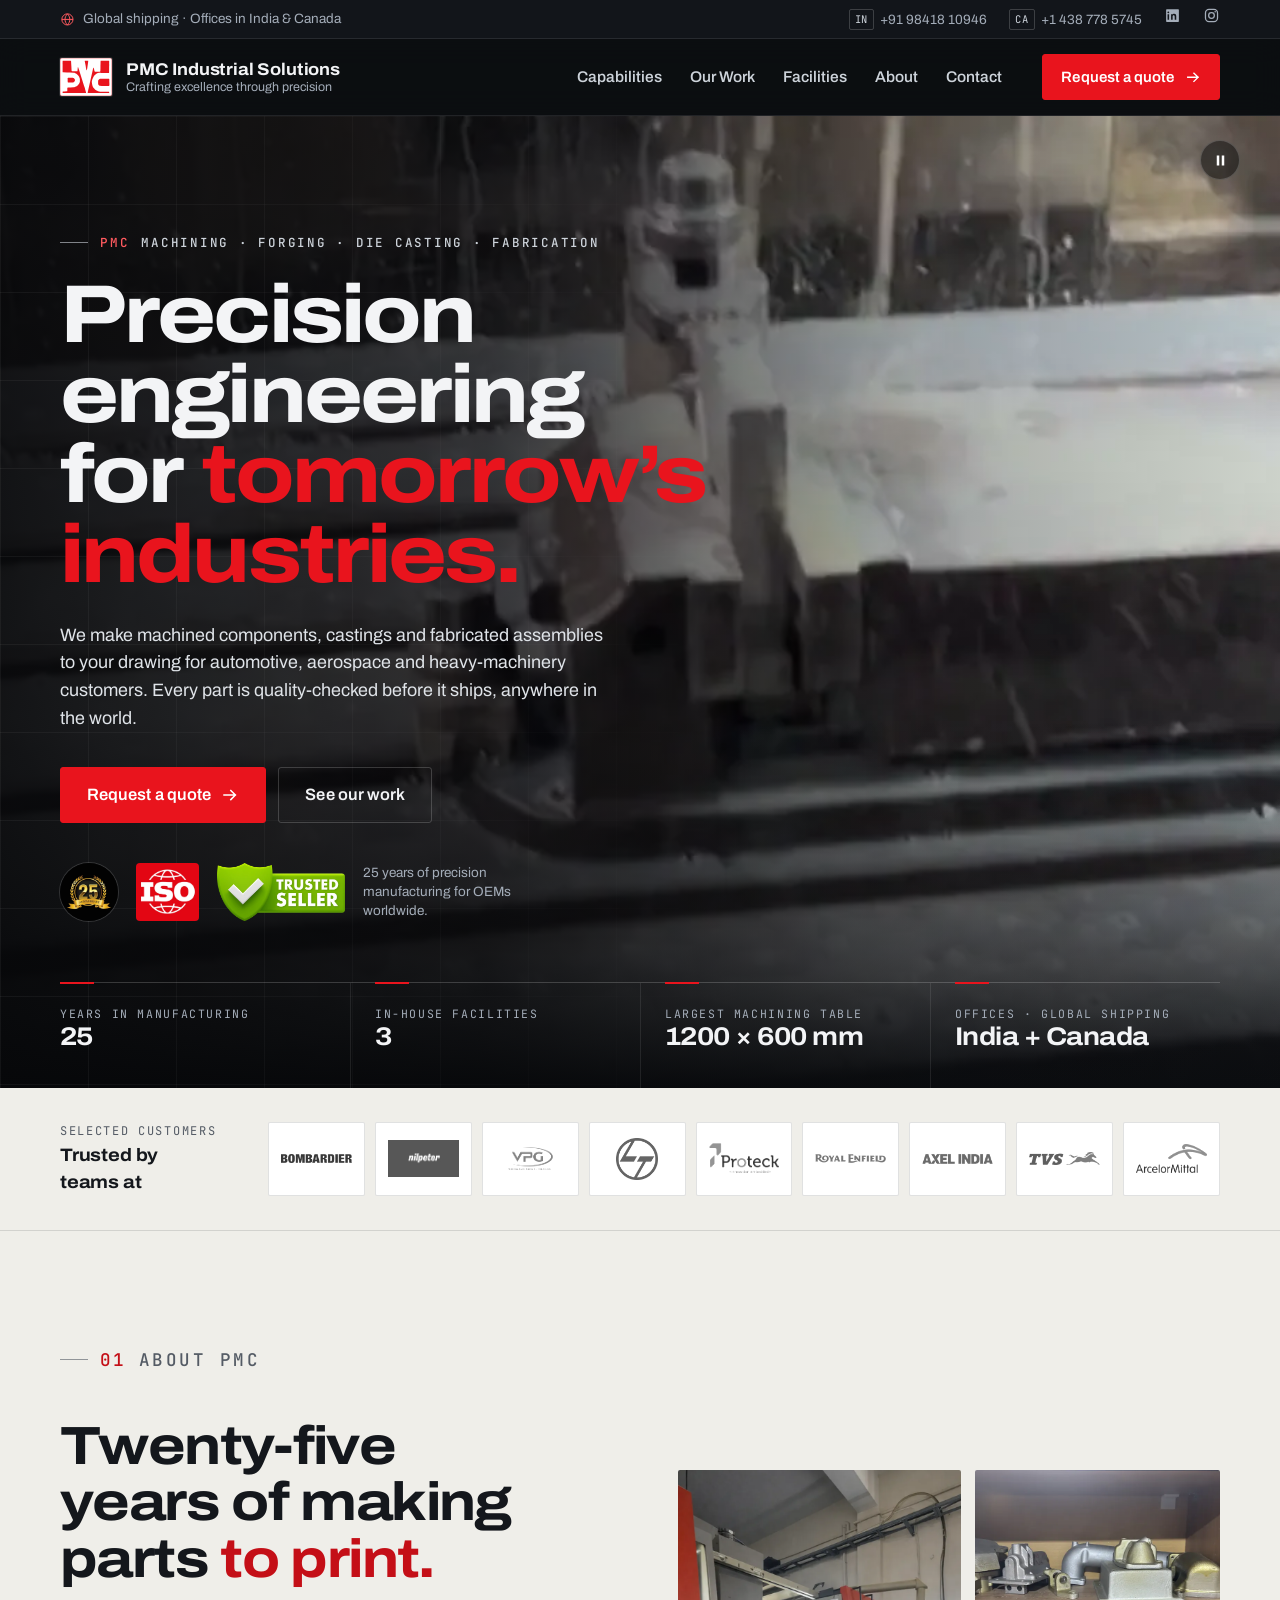
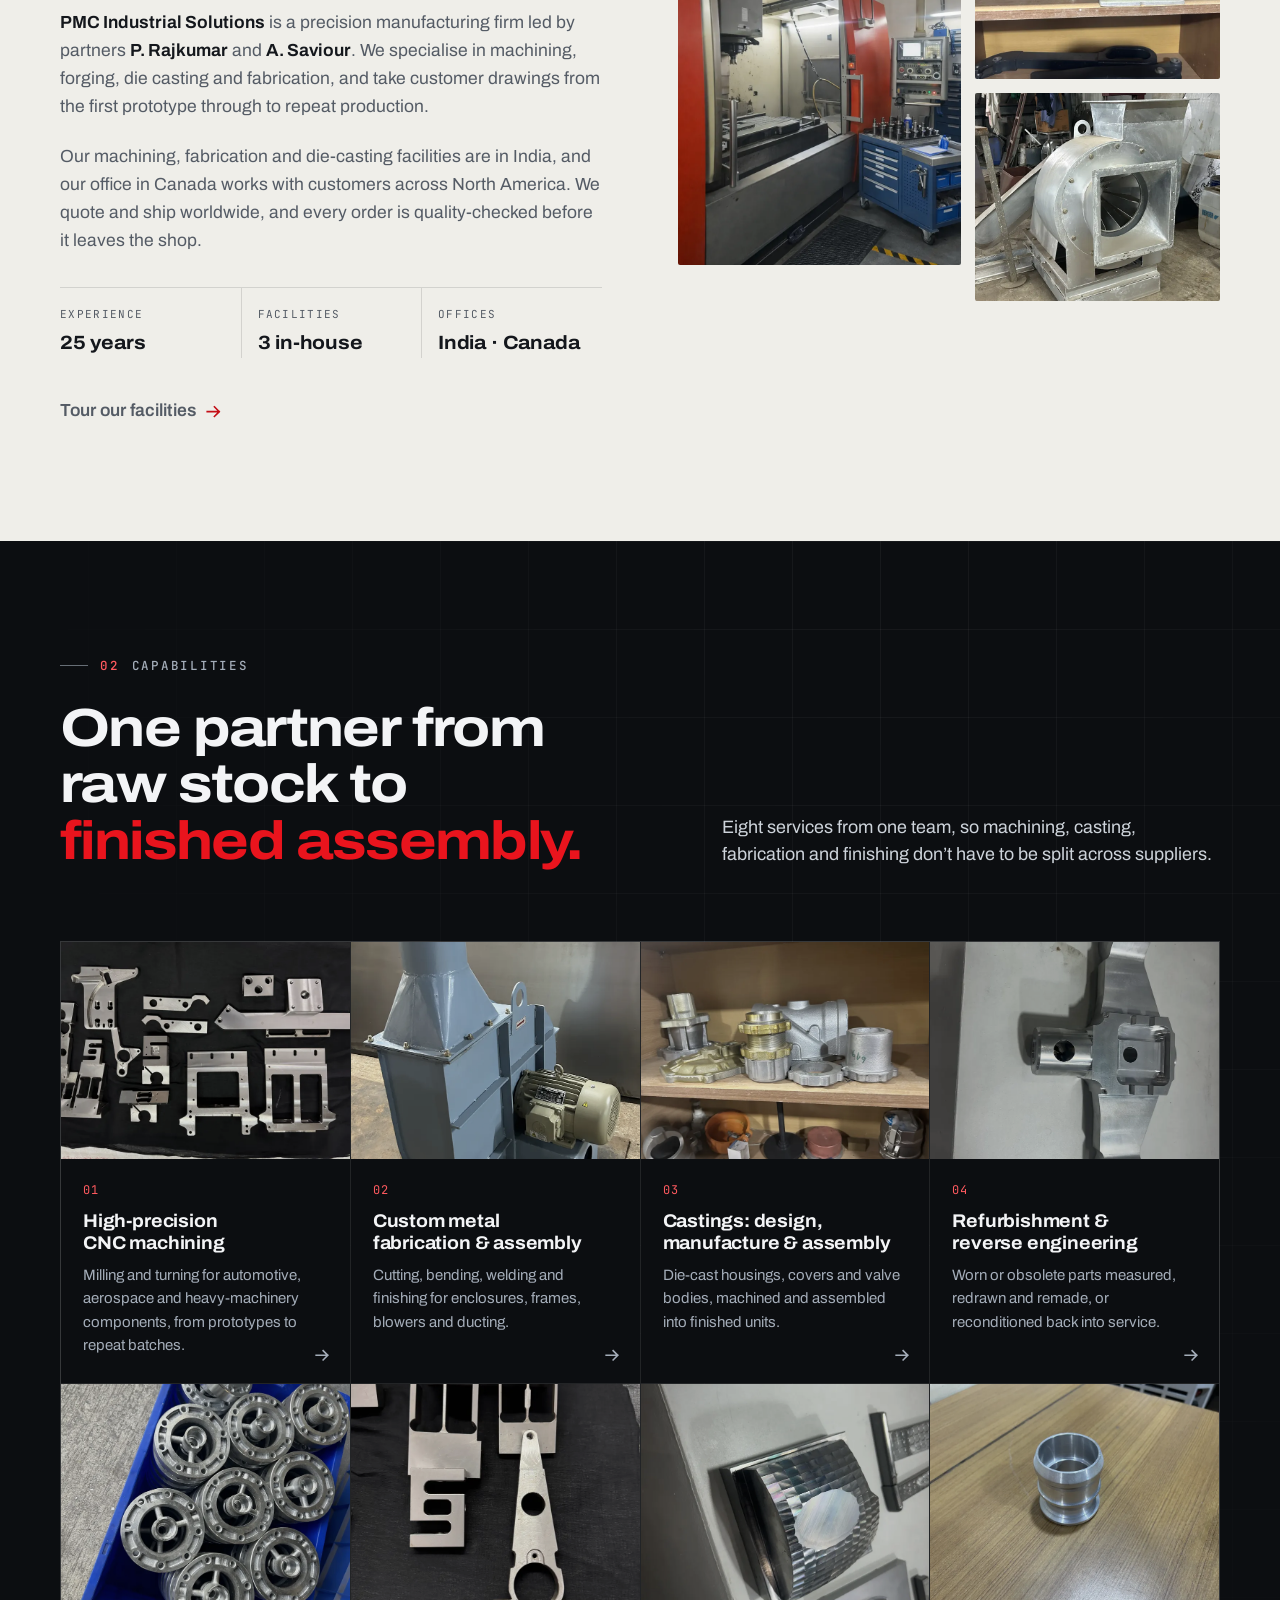
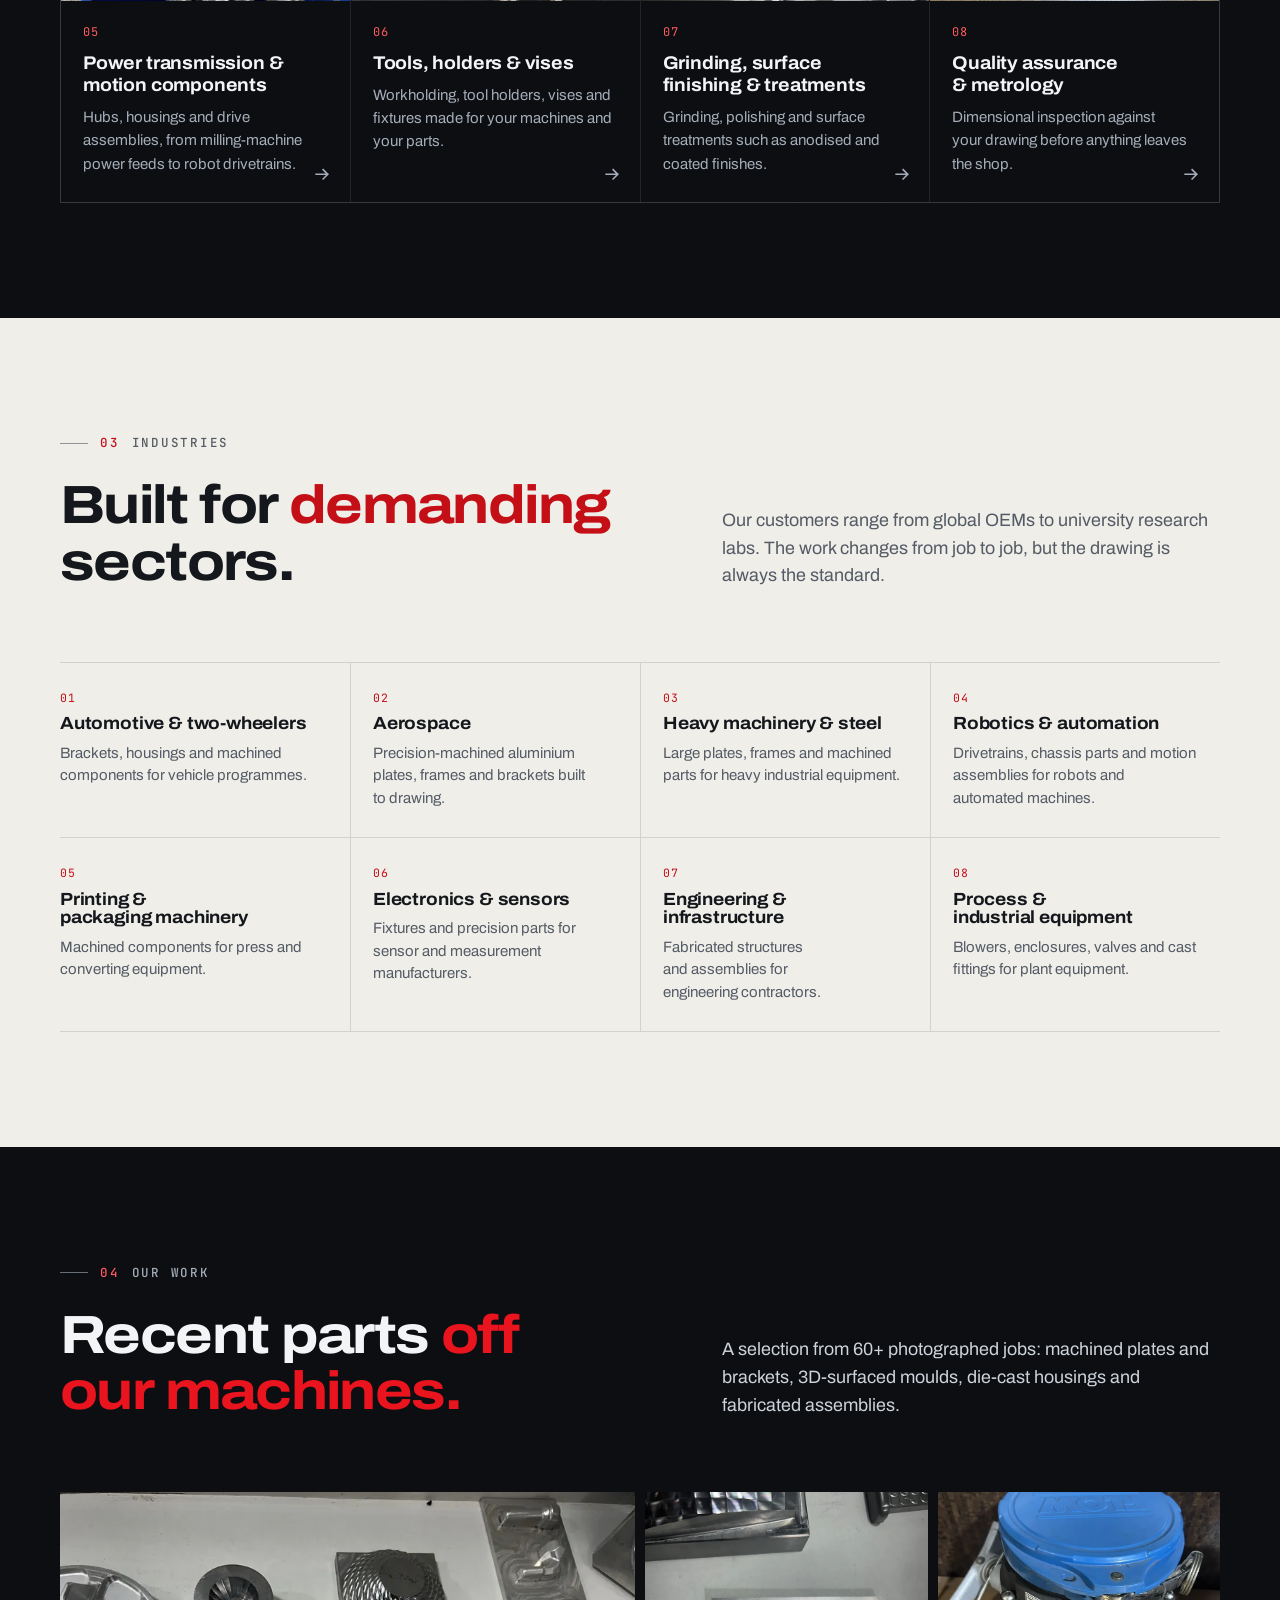
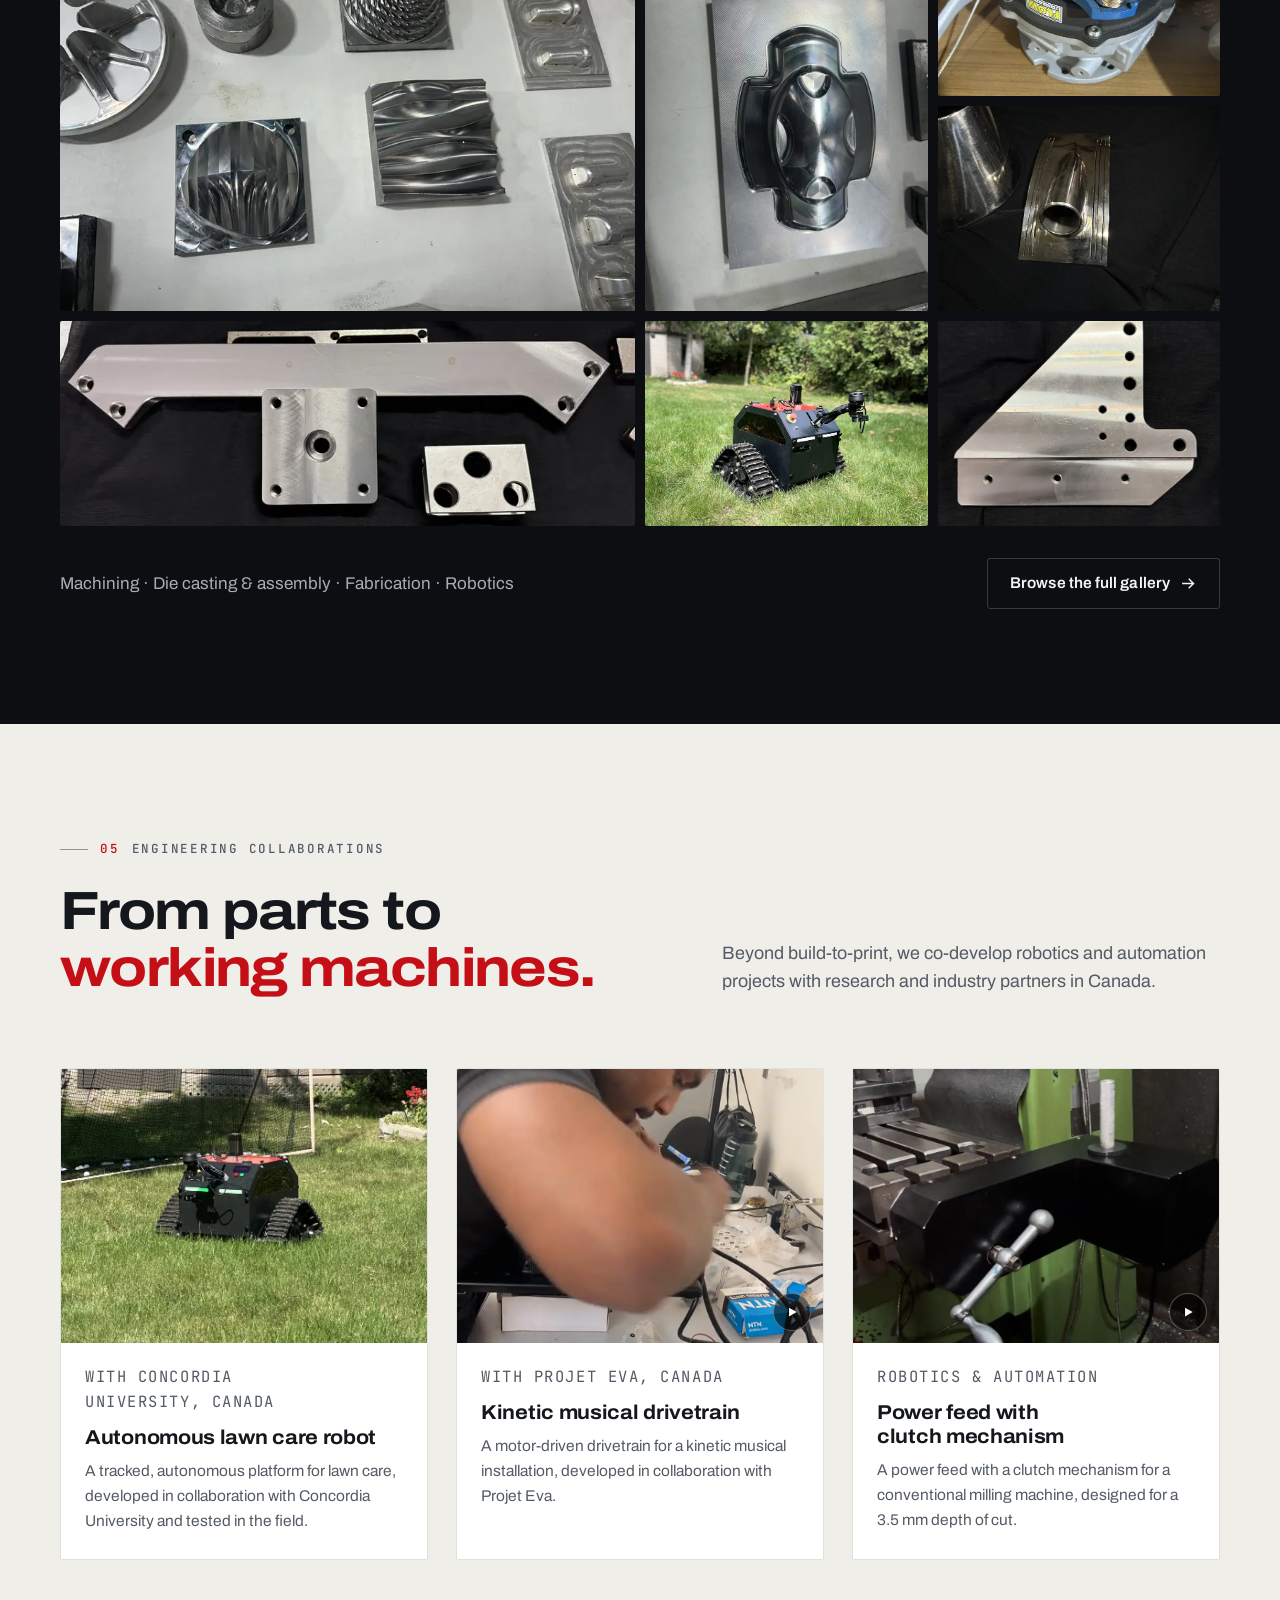
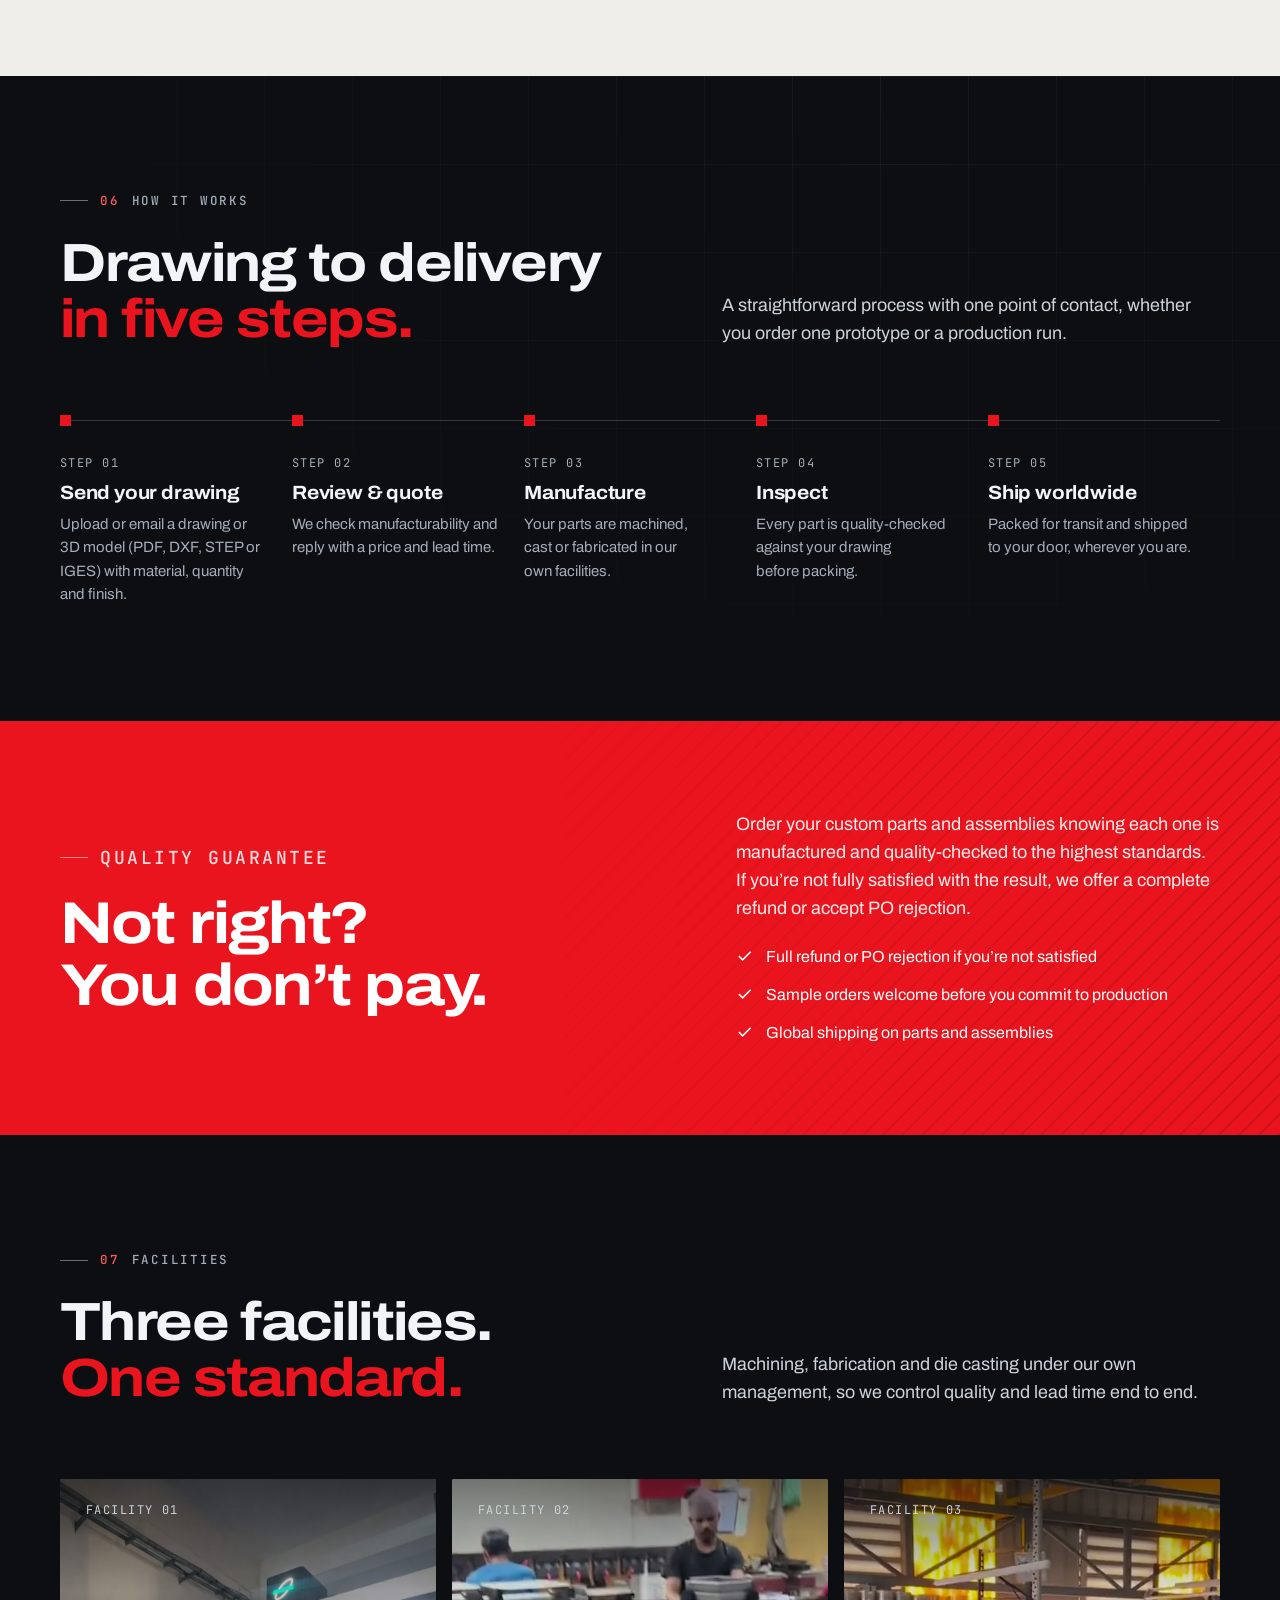
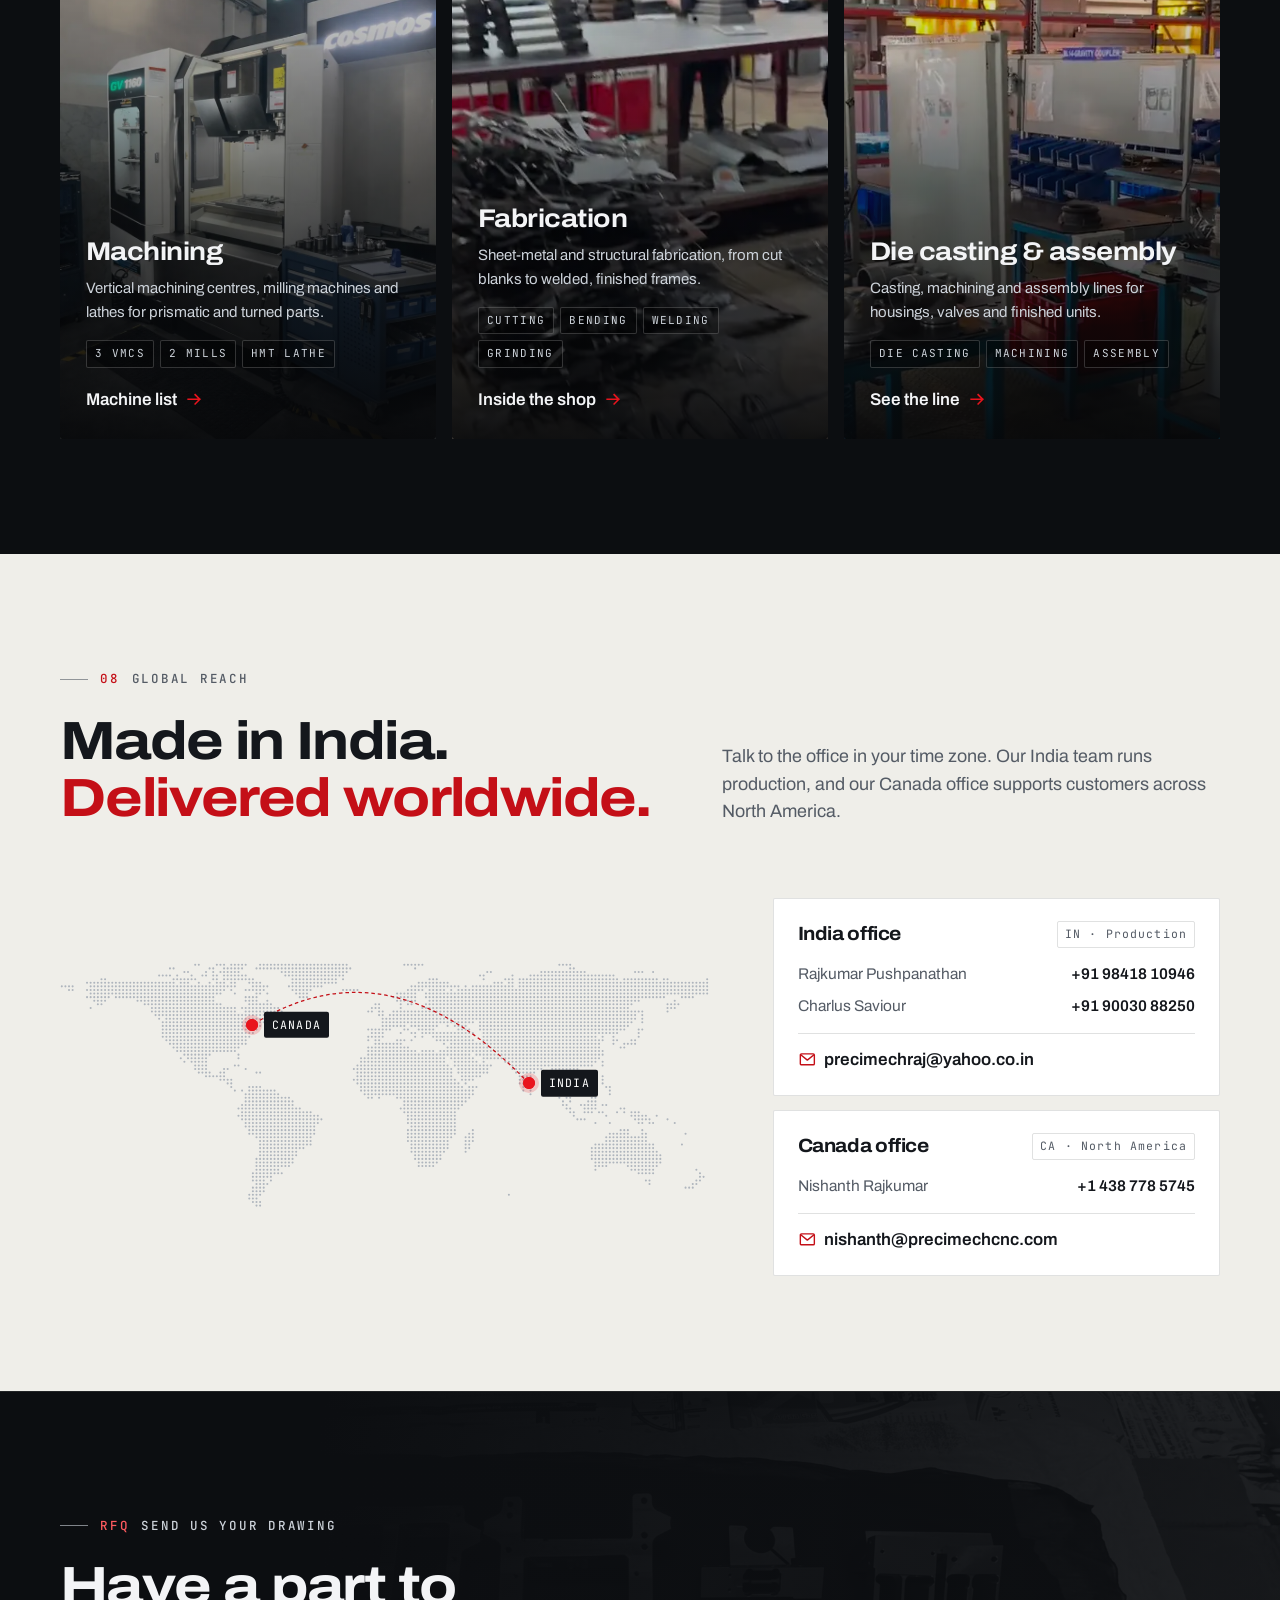
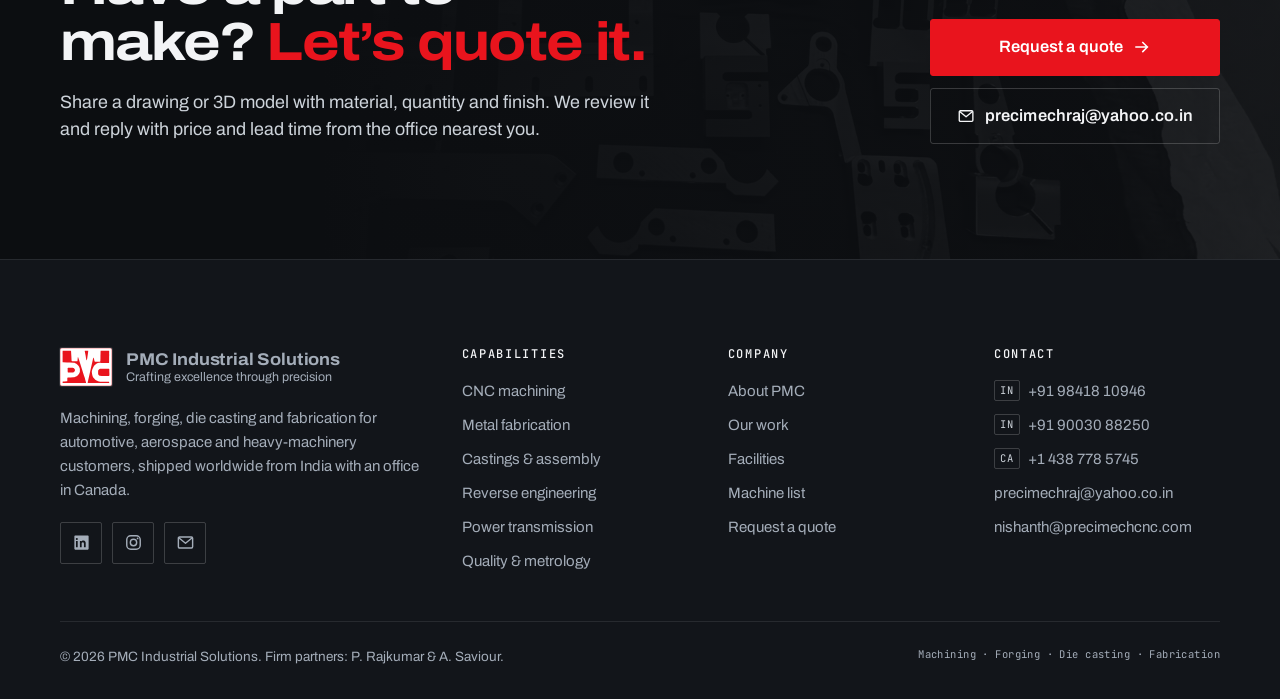
==== commit b7e5f7d0: "Go live on precimechcnc.com with the Formspree quote form - Production build: pages are indexable, r" ====
--- a/index.html
+++ b/index.html
@@ -5,7 +5,7 @@
 <meta name="viewport" content="width=device-width, initial-scale=1">
 <title>PMC Industrial Solutions | Precision CNC Machining, Die Casting &amp; Fabrication</title>
 <meta name="description" content="PMC Industrial Solutions makes CNC-machined components, die castings and fabricated assemblies to your drawing for automotive, aerospace and heavy-machinery customers, with offices in India and Canada and worldwide shipping.">
-<meta name="robots" content="noindex, nofollow">
+<meta name="robots" content="index, follow">
 <link rel="canonical" href="https://precimechcnc.com/">
 <meta name="theme-color" content="#0c0e11">
 <meta property="og:type" content="website">
@@ -21,7 +21,7 @@
 <link rel="preconnect" href="https://fonts.googleapis.com">
 <link rel="preconnect" href="https://fonts.gstatic.com" crossorigin>
 <link rel="stylesheet" href="https://fonts.googleapis.com/css2?family=Archivo:wdth,wght@62..125,300..800&family=JetBrains+Mono:wght@400;500&display=swap">
-<link rel="stylesheet" href="assets/css/site.css?v=202611010211">
+<link rel="stylesheet" href="assets/css/site.css?v=202611010239">
 <script>document.documentElement.classList.add('js')</script>
 </head>
 <body>
@@ -395,7 +395,7 @@
             <ul>
               <li><span>Nishanth Rajkumar</span><a href="tel:+14387785745">+1 438 778 5745</a></li>
             </ul>
-            <a class="office__mail" href="mailto:nishanthrajkumar1@gmail.com"><svg class="i" aria-hidden="true"><use href="#i-mail"/></svg> nishanthrajkumar1@gmail.com</a>
+            <a class="office__mail" href="mailto:nishanth@precimechcnc.com"><svg class="i" aria-hidden="true"><use href="#i-mail"/></svg> nishanth@precimechcnc.com</a>
           </article>
         </div>
       </div>
@@ -433,7 +433,7 @@
   ],
   "contactPoint": [
     { "@type": "ContactPoint", "contactType": "sales", "telephone": "+91-98418-10946", "email": "precimechraj@yahoo.co.in", "areaServed": "IN" },
-    { "@type": "ContactPoint", "contactType": "sales", "telephone": "+1-438-778-5745", "email": "nishanthrajkumar1@gmail.com", "areaServed": ["CA", "US"] }
+    { "@type": "ContactPoint", "contactType": "sales", "telephone": "+1-438-778-5745", "email": "nishanth@precimechcnc.com", "areaServed": ["CA", "US"] }
   ]
 }
 </script>
@@ -480,7 +480,7 @@
           <li><span class="topbar__cc">IN</span> <a href="tel:+919003088250">+91 90030 88250</a></li>
           <li><span class="topbar__cc">CA</span> <a href="tel:+14387785745">+1 438 778 5745</a></li>
           <li><a href="mailto:precimechraj@yahoo.co.in">precimechraj@yahoo.co.in</a></li>
-          <li><a href="mailto:nishanthrajkumar1@gmail.com">nishanthrajkumar1@gmail.com</a></li>
+          <li><a href="mailto:nishanth@precimechcnc.com">nishanth@precimechcnc.com</a></li>
         </ul>
       </div>
     </div>
@@ -500,6 +500,6 @@
   <button class="lightbox__btn lightbox__prev" type="button" data-lightbox-prev aria-label="Previous image"><svg class="i" aria-hidden="true"><use href="#i-chevron"/></svg></button>
   <button class="lightbox__btn lightbox__next" type="button" data-lightbox-next aria-label="Next image"><svg class="i" aria-hidden="true"><use href="#i-chevron"/></svg></button>
 </div>
-<script src="assets/js/site.js?v=202611010211" defer></script>
+<script src="assets/js/site.js?v=202611010239" defer></script>
 </body>
 </html>
--- a/assets/css/site.css
+++ b/assets/css/site.css
@@ -688,7 +688,9 @@
 .rfq__result p { font-size: 15px; color: var(--steel-2); }
 .rfq__result pre { margin: 0; white-space: pre-wrap; font-family: var(--mono); font-size: 12.5px; color: var(--steel-2); max-height: 220px; overflow: auto; background: var(--ink-2); padding: 12px; border: 1px solid var(--line); }
 /* Upload mode (Formspree) vs email fallback */
-.rfq:not(.is-upload) .rfq__upload, .rfq:not(.is-upload) .rfq__note--upload, .rfq.is-upload .rfq__note--email { display: none; }
+.rfq__note--upload, .rfq__note--noupload, .rfq:not(.has-uploads) .rfq__upload, .rfq.is-formspree .rfq__note--email { display: none; }
+.rfq.is-formspree.has-uploads .rfq__note--upload, .rfq.is-formspree:not(.has-uploads) .rfq__note--noupload { display: block; }
+.rfq__note a { color: var(--white); }
 .field__label { font-size: 14px; font-weight: 600; color: var(--steel-2); }
 .field__label .opt { font-weight: 400; color: var(--steel); }
 .dropzone {
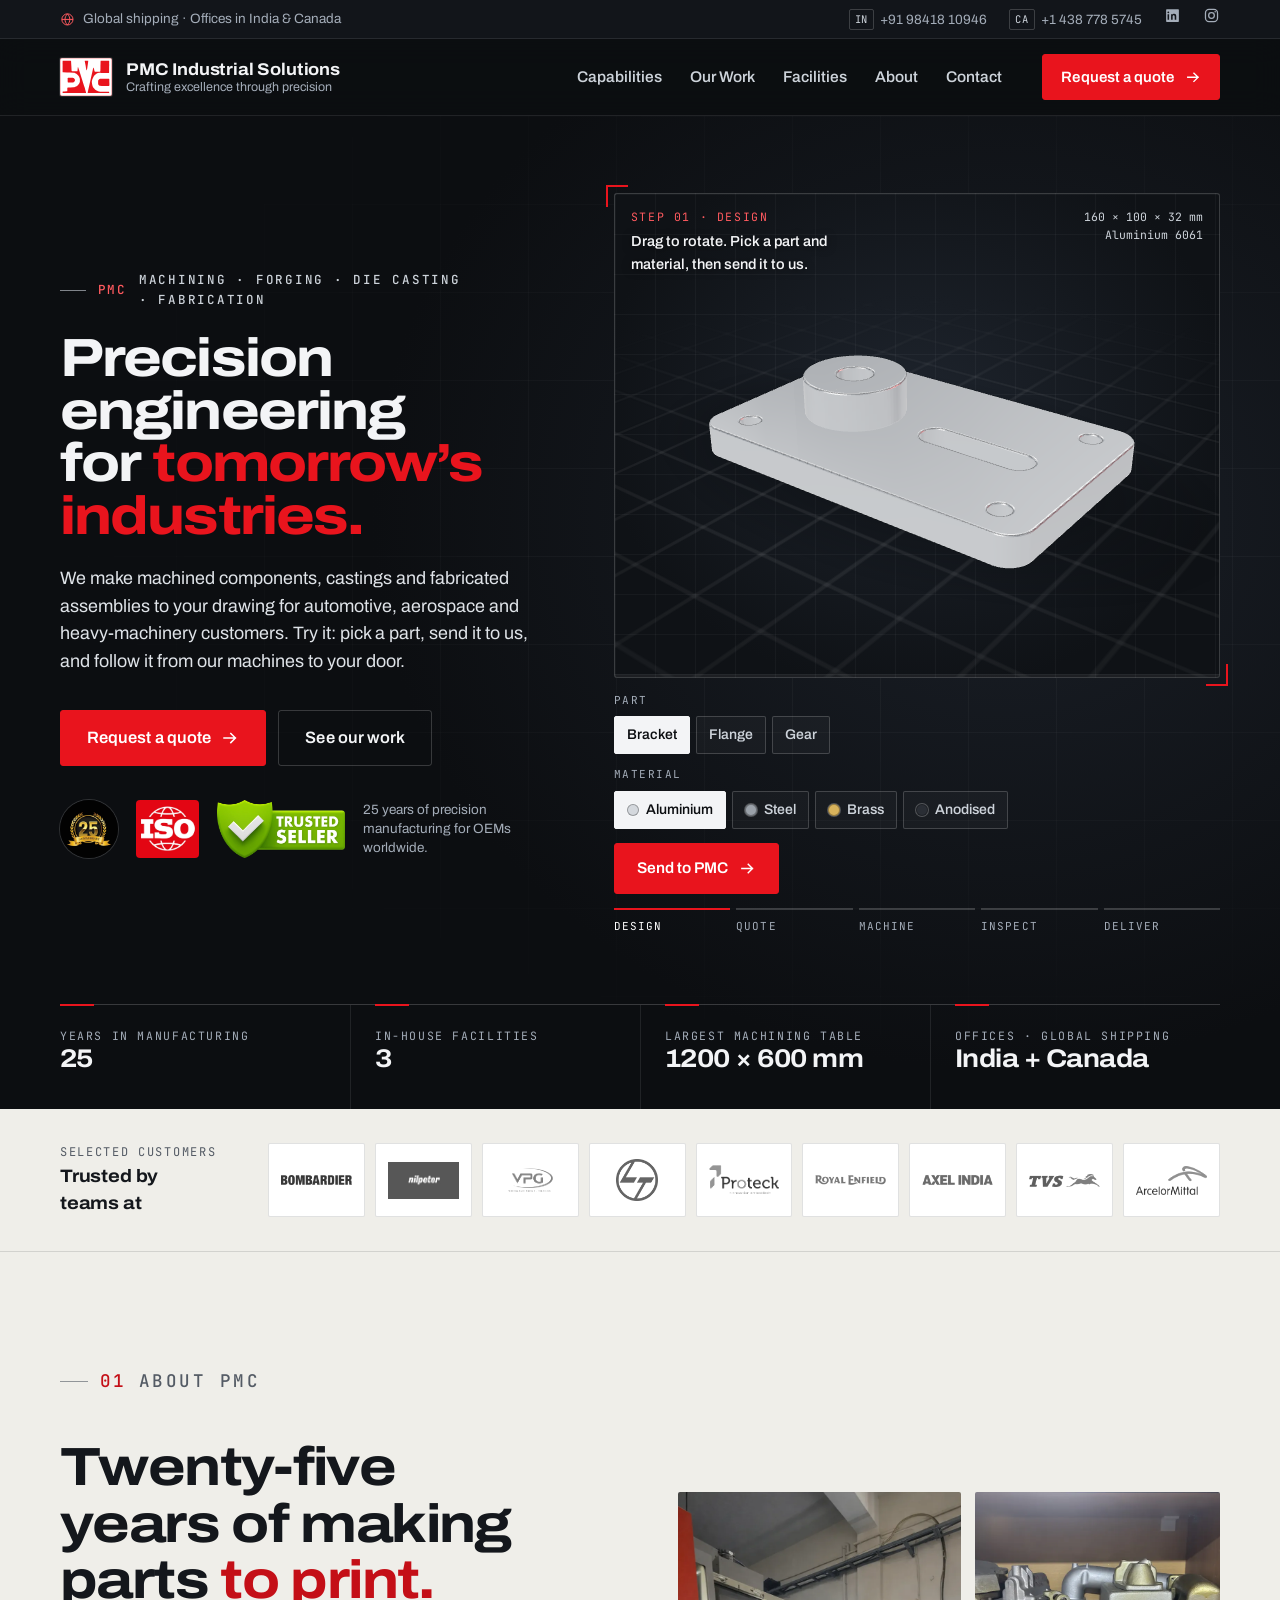
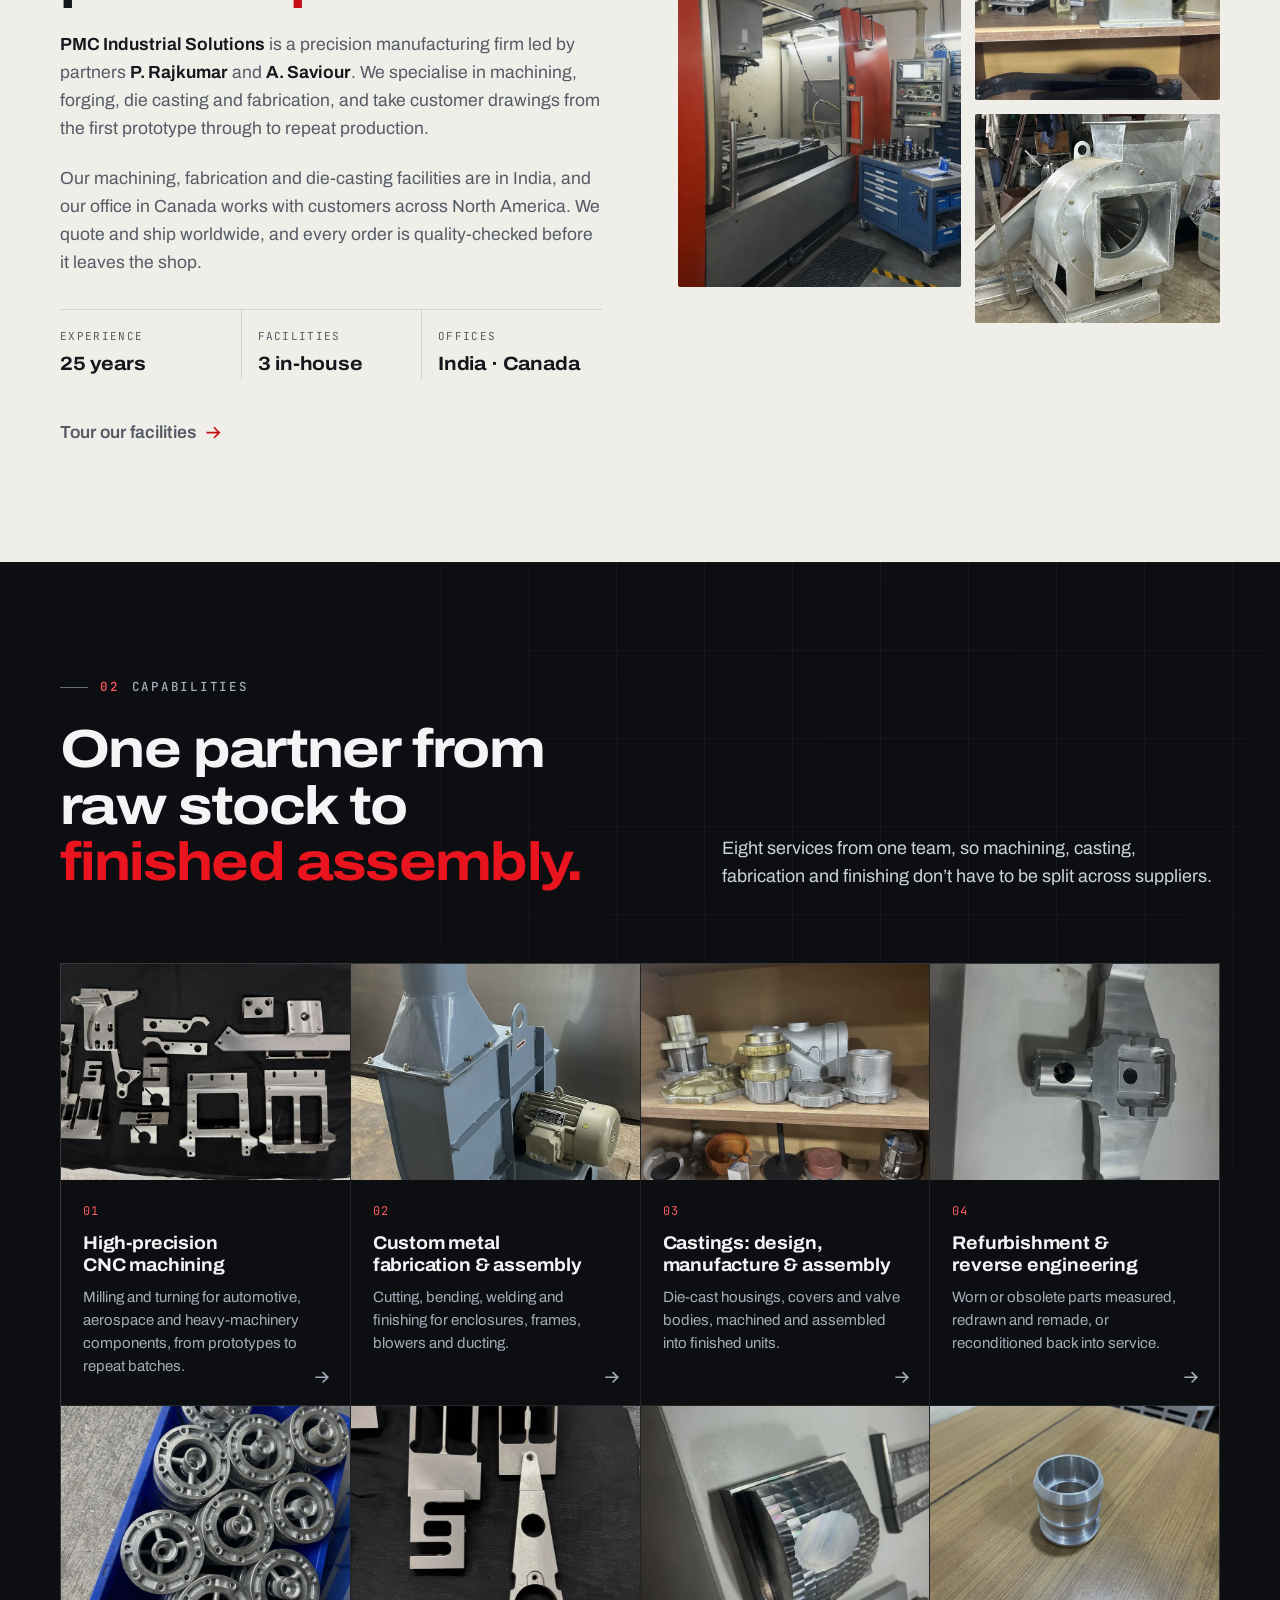
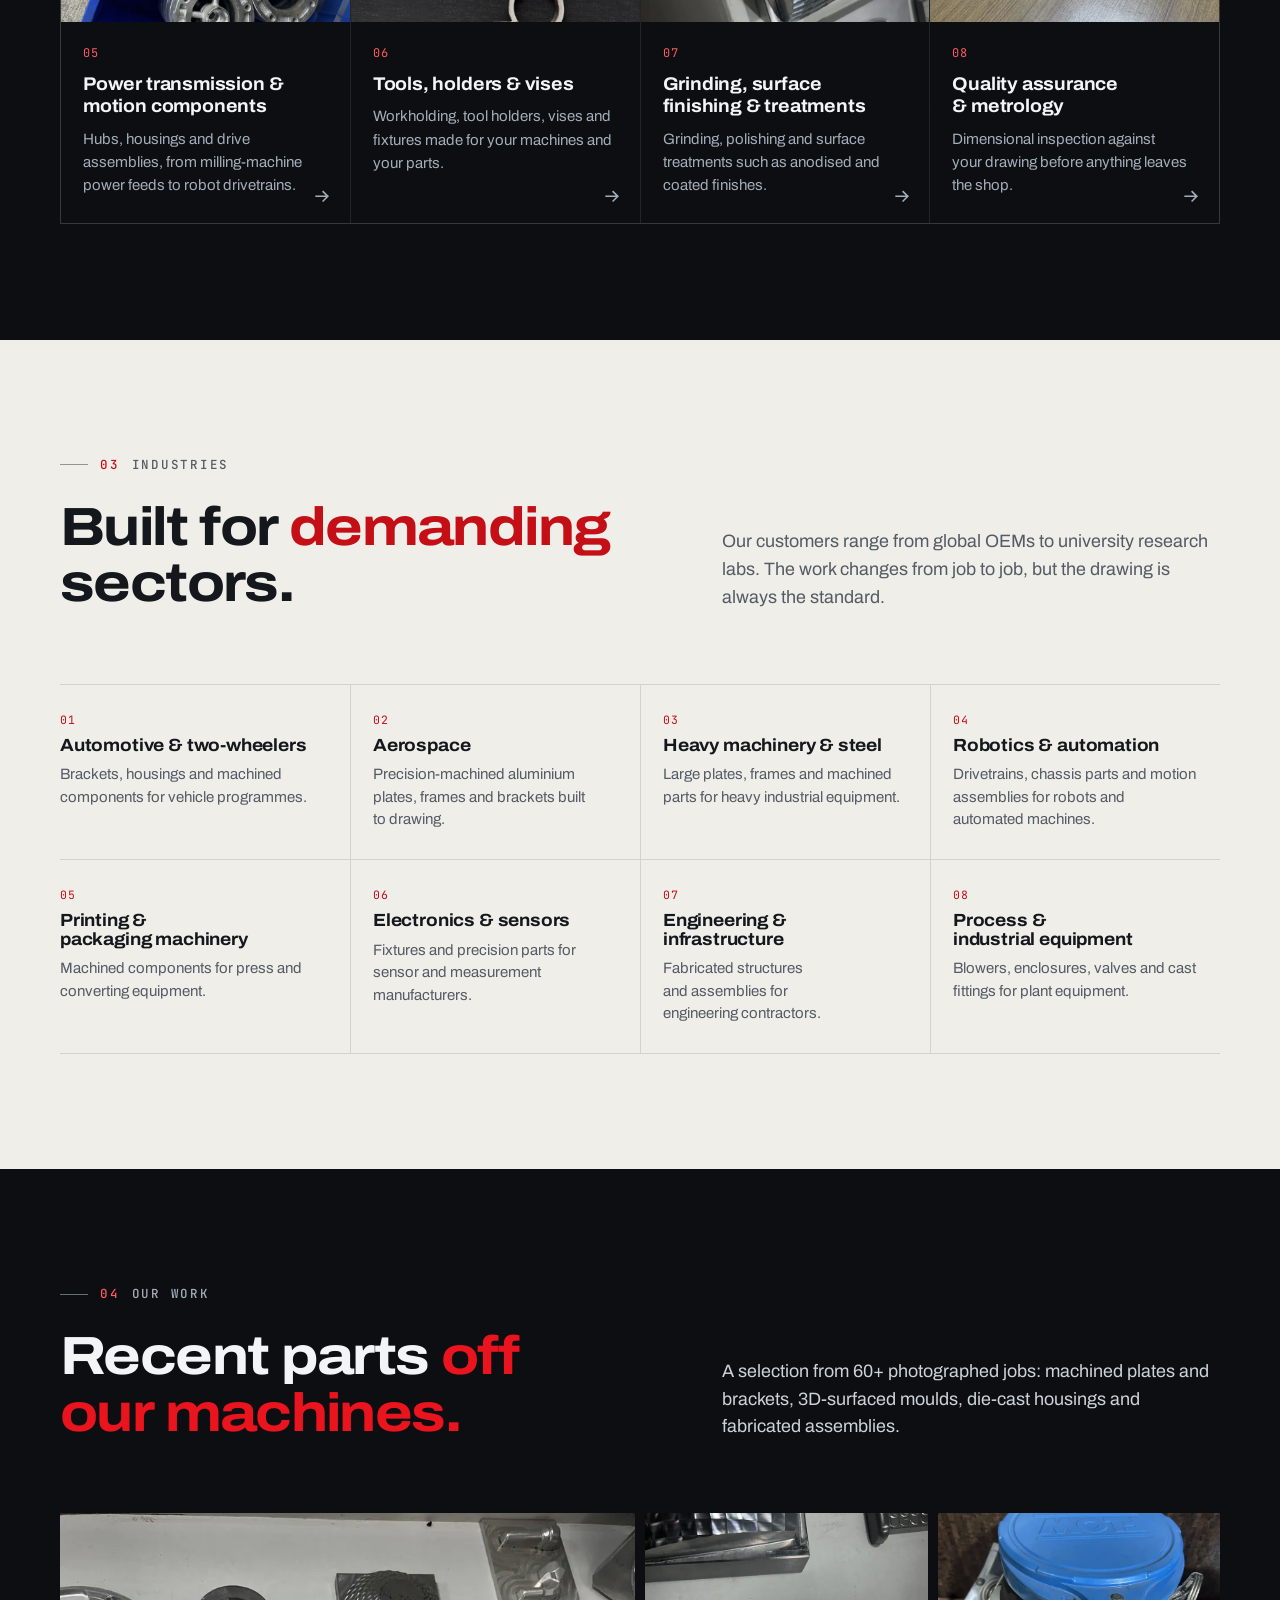
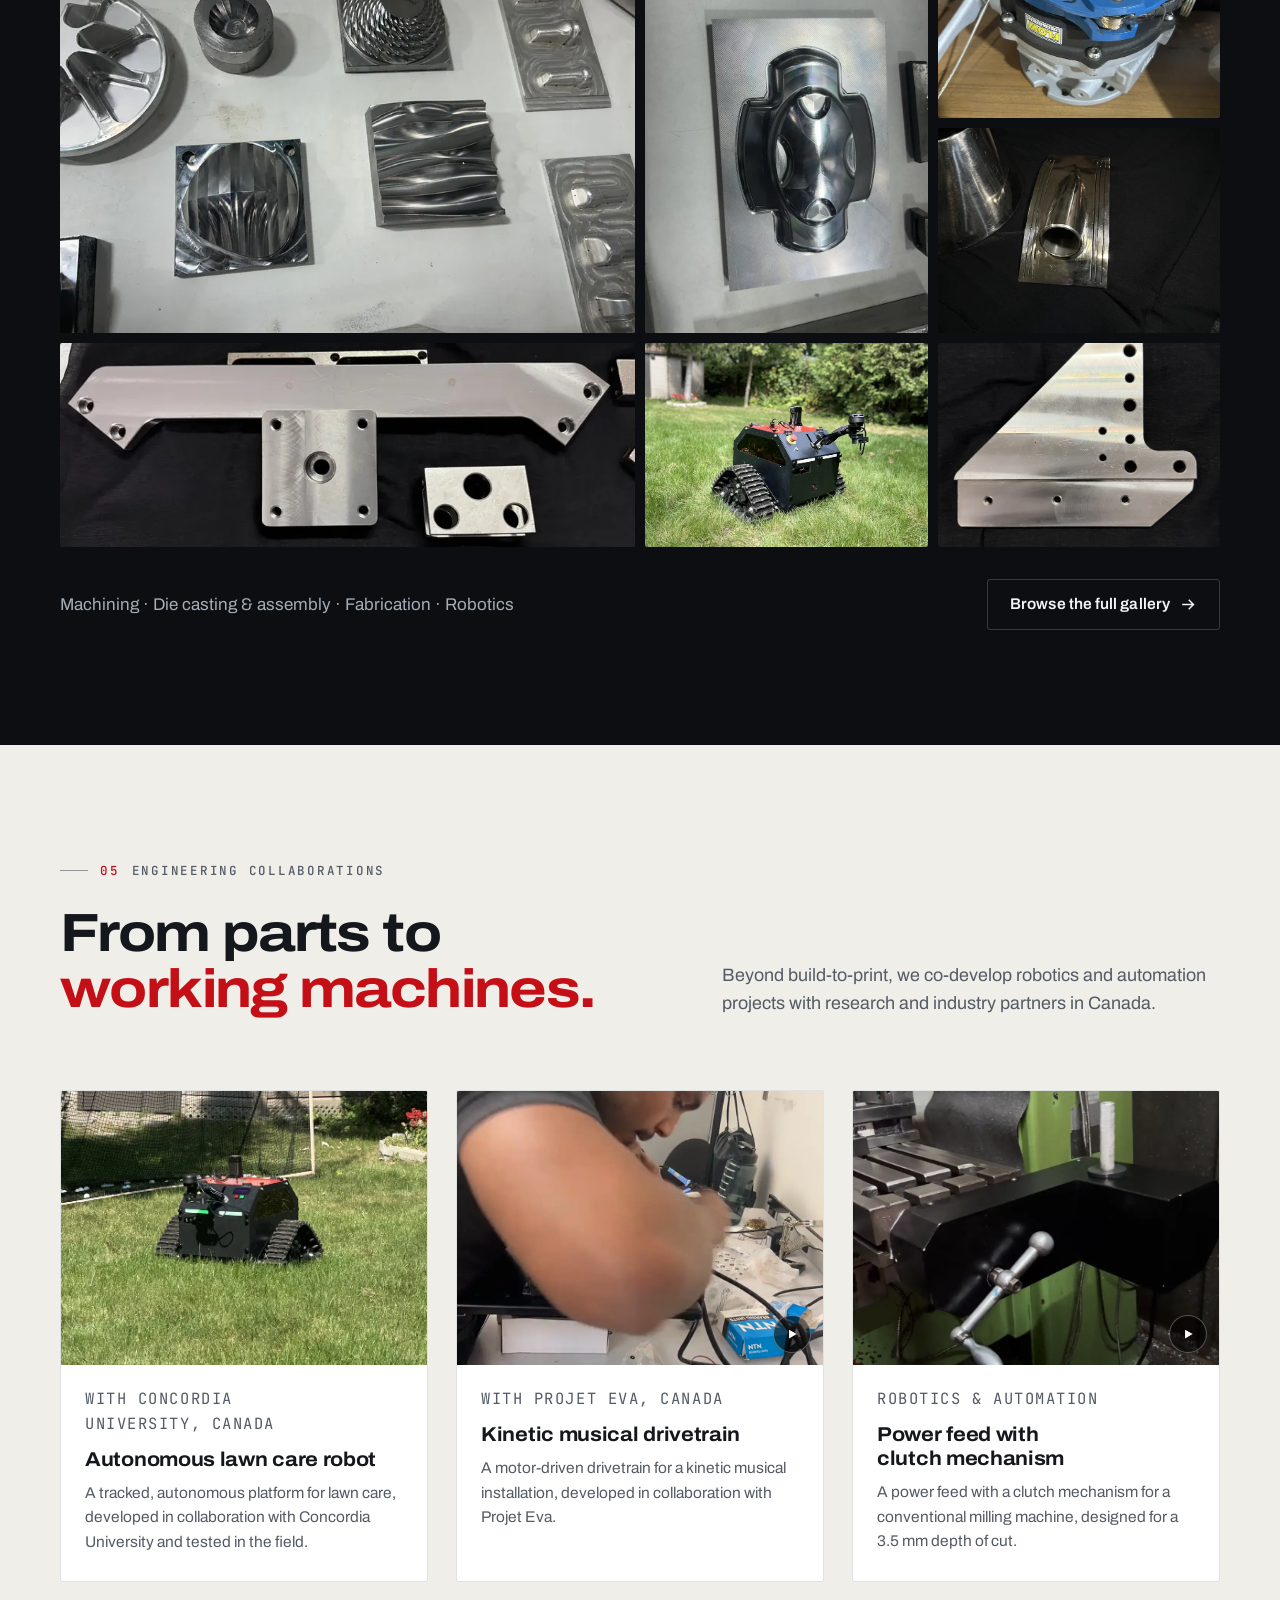
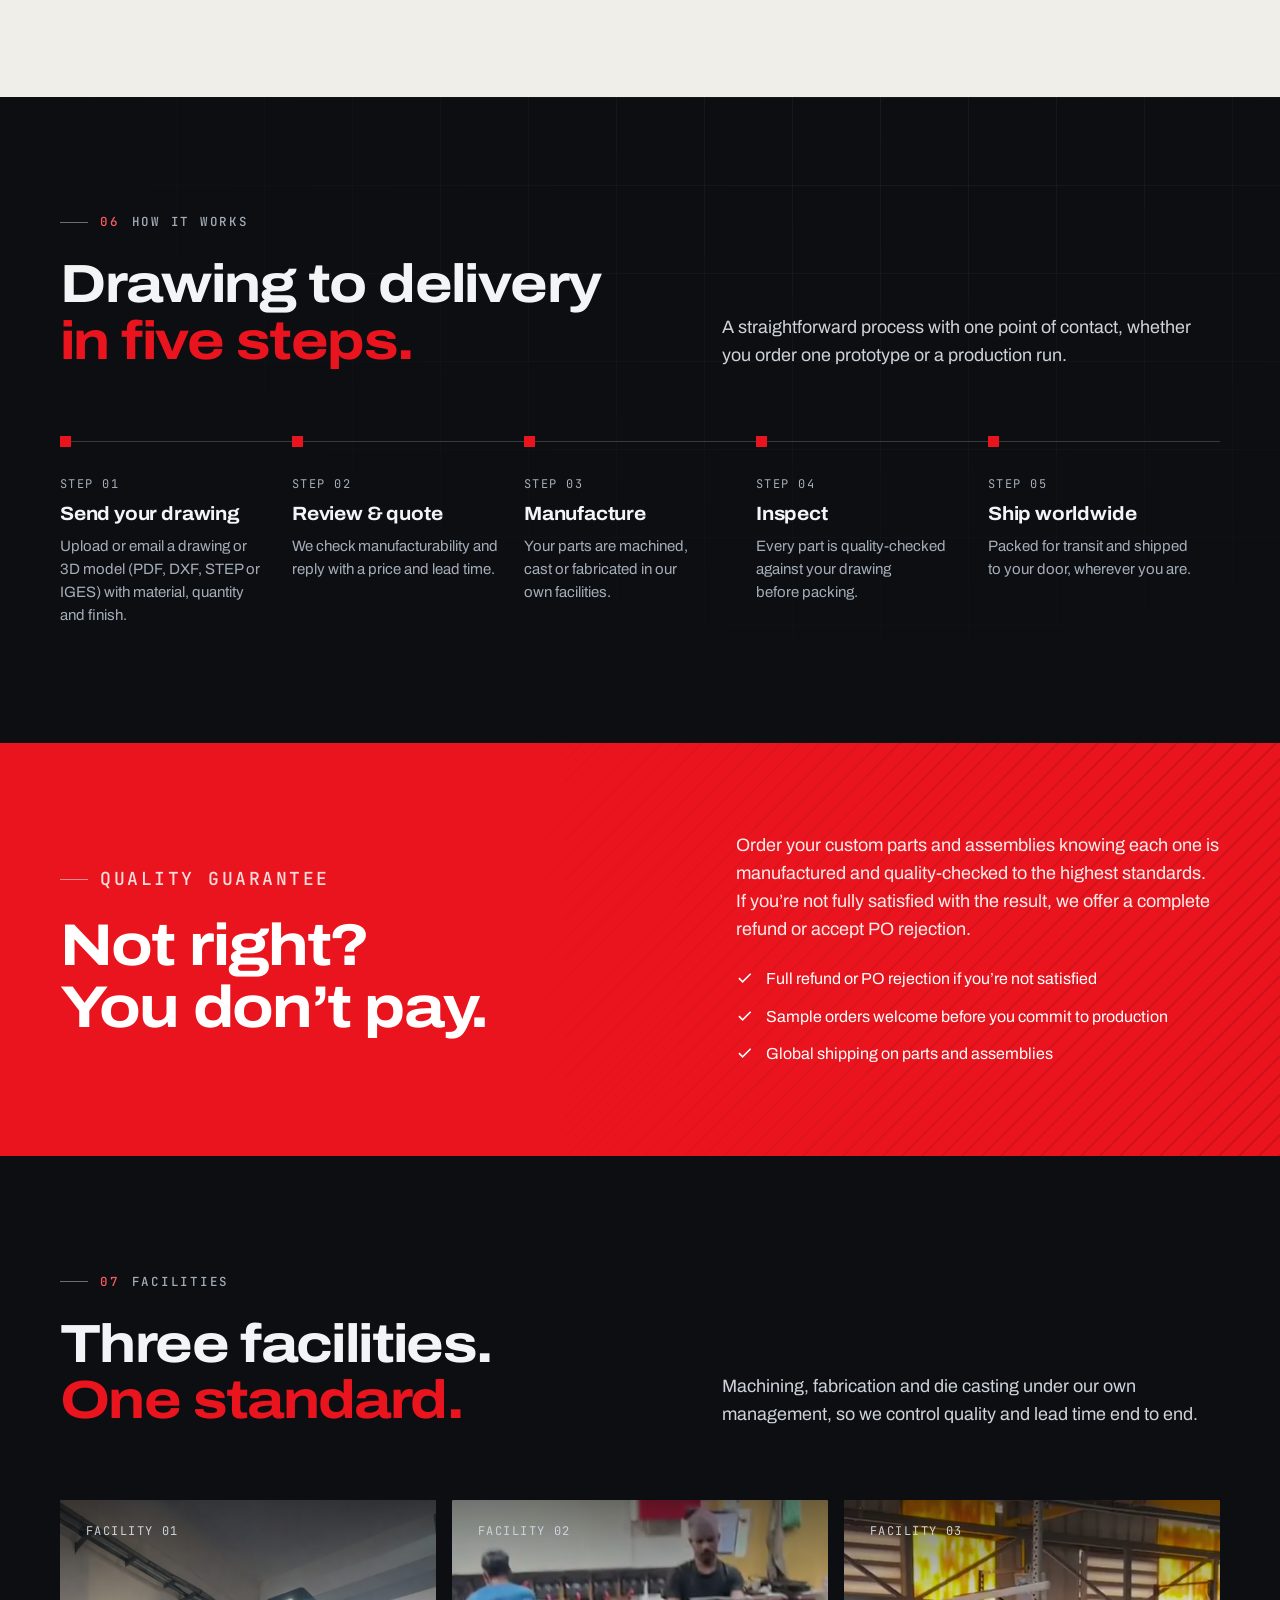
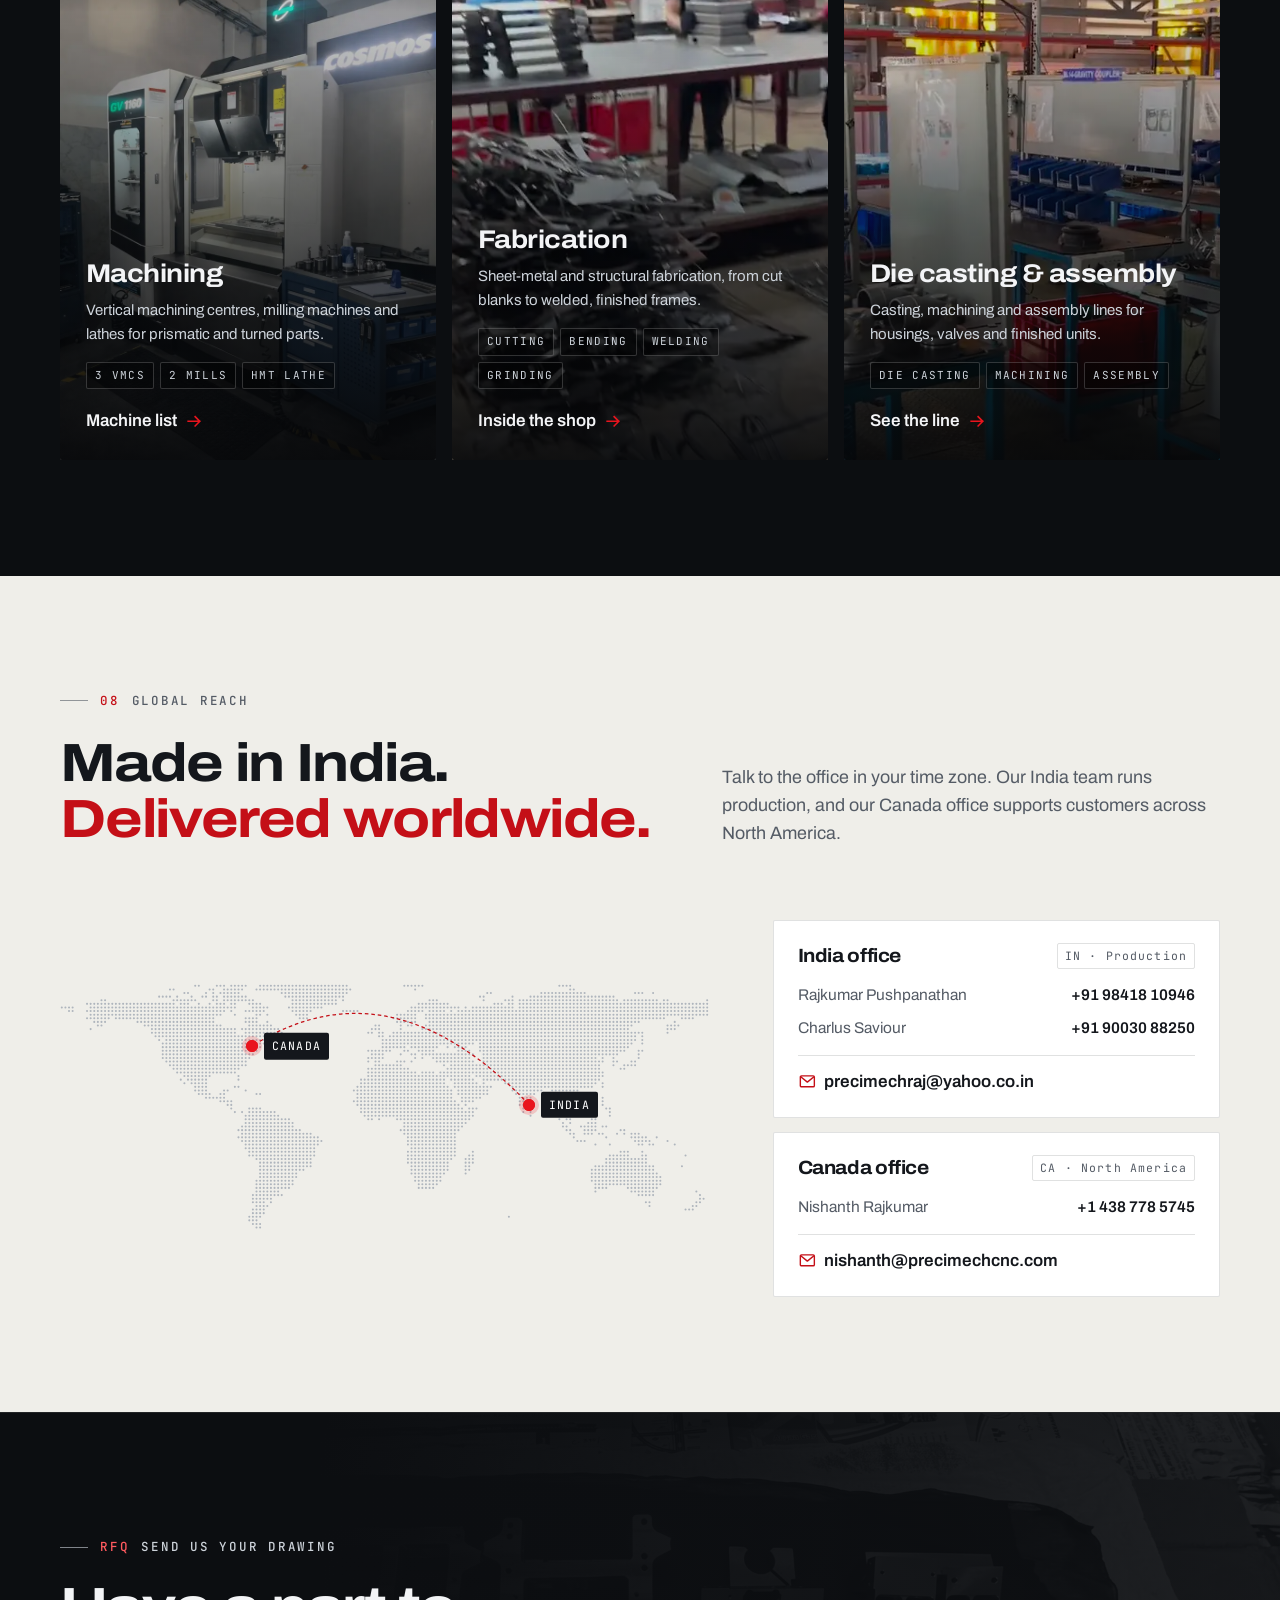
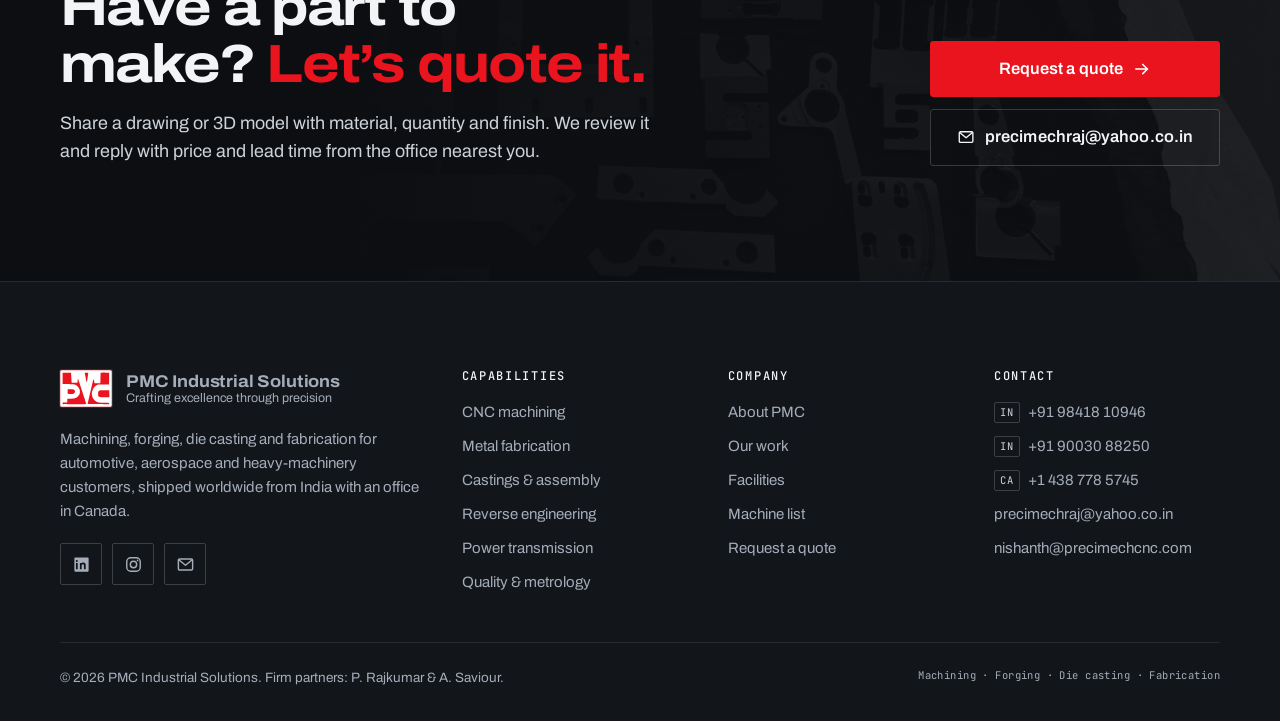
==== commit e5c62523: "Interactive 3D hero: configure a part and follow it to delivery Replace the video hero with a three." ====
--- a/index.html
+++ b/index.html
@@ -21,7 +21,7 @@
 <link rel="preconnect" href="https://fonts.googleapis.com">
 <link rel="preconnect" href="https://fonts.gstatic.com" crossorigin>
 <link rel="stylesheet" href="https://fonts.googleapis.com/css2?family=Archivo:wdth,wght@62..125,300..800&family=JetBrains+Mono:wght@400;500&display=swap">
-<link rel="stylesheet" href="assets/css/site.css?v=202611010239">
+<link rel="stylesheet" href="assets/css/site.css?v=202611010303">
 <script>document.documentElement.classList.add('js')</script>
 </head>
 <body>
@@ -39,6 +39,7 @@
   <symbol id="i-globe" viewBox="0 0 24 24"><g fill="none" stroke="currentColor" stroke-width="1.6"><circle cx="12" cy="12" r="9"/><path d="M3 12h18M12 3c2.6 2.8 3.9 5.8 3.9 9s-1.3 6.2-3.9 9c-2.6-2.8-3.9-5.8-3.9-9S9.4 5.8 12 3Z"/></g></symbol>
   <symbol id="i-upload" viewBox="0 0 24 24"><g fill="none" stroke="currentColor" stroke-width="1.8" stroke-linecap="round" stroke-linejoin="round"><path d="M12 15V4m-4.5 4.5L12 4l4.5 4.5"/><path d="M4 14v4.5A1.5 1.5 0 0 0 5.5 20h13a1.5 1.5 0 0 0 1.5-1.5V14"/></g></symbol>
   <symbol id="i-file" viewBox="0 0 24 24"><g fill="none" stroke="currentColor" stroke-width="1.7" stroke-linejoin="round"><path d="M6 3h8l4 4v14H6z"/><path d="M14 3v4h4"/></g></symbol>
+  <symbol id="i-box" viewBox="0 0 24 24"><g fill="none" stroke="currentColor" stroke-width="1.8" stroke-linejoin="round"><path d="M3.5 7.5 12 3l8.5 4.5v9L12 21l-8.5-4.5z"/><path d="m3.5 7.5 8.5 4.5 8.5-4.5M12 12v9"/></g></symbol>
   <symbol id="i-chevron" viewBox="0 0 24 24"><path fill="none" stroke="currentColor" stroke-width="2" d="m9 5 7 7-7 7"/></symbol>
 </svg>
 <a class="skip-link" href="#main">Skip to content</a>
@@ -82,30 +83,93 @@
 </header>
 
 <main id="main">
-  <section class="hero" aria-labelledby="hero-title">
-    <div class="hero__media" aria-hidden="true">
-      <video id="hero-video" data-autoplay muted loop playsinline preload="auto" poster="assets/video/hero.webp">
-        <source src="assets/video/hero.mp4" type="video/mp4">
-      </video>
-    </div>
-    <button class="hero__ctl" type="button" data-video-toggle aria-controls="hero-video" aria-pressed="false" aria-label="Pause background video">
-      <svg class="i i--pause" aria-hidden="true"><use href="#i-pause"/></svg>
-      <svg class="i i--play" aria-hidden="true"><use href="#i-play"/></svg>
-    </button>
-    <div class="container">
-      <div class="hero__content">
-        <p class="eyebrow eyebrow--light"><span>PMC</span> Machining &middot; Forging &middot; Die casting &middot; Fabrication</p>
-        <h1 class="h1" id="hero-title">Precision engineering for <em>tomorrow&rsquo;s industries.</em></h1>
-        <p class="lede">We make machined components, castings and fabricated assemblies to your drawing for automotive, aerospace and heavy-machinery customers. Every part is quality-checked before it ships, anywhere in the world.</p>
-        <div class="btn-row">
-          <a class="btn btn--red btn--lg" href="contact.html#rfq">Request a quote <svg class="i" aria-hidden="true"><use href="#i-arrow"/></svg></a>
-          <a class="btn btn--ghost btn--lg" href="work.html">See our work</a>
+  <section class="hero hero--lab" aria-labelledby="hero-title">
+    <div class="container">
+      <div class="hero__grid">
+        <div class="hero__content">
+          <p class="eyebrow eyebrow--light"><span>PMC</span> Machining &middot; Forging &middot; Die casting &middot; Fabrication</p>
+          <h1 class="h1" id="hero-title">Precision engineering for <em>tomorrow&rsquo;s industries.</em></h1>
+          <p class="lede">We make machined components, castings and fabricated assemblies to your drawing for automotive, aerospace and heavy-machinery customers. Try it: pick a part, send it to us, and follow it from our machines to your door.</p>
+          <div class="btn-row">
+            <a class="btn btn--red btn--lg" href="contact.html#rfq">Request a quote <svg class="i" aria-hidden="true"><use href="#i-arrow"/></svg></a>
+            <a class="btn btn--ghost btn--lg" href="work.html">See our work</a>
+          </div>
+          <div class="hero__badges">
+            <img class="badge-round" src="assets/img/brand/badge-25-years.webp" width="360" height="360" alt="25th anniversary badge">
+            <img class="badge-square" src="assets/img/brand/badge-iso.webp" width="360" height="331" alt="ISO badge">
+            <img src="assets/img/brand/badge-trusted-seller.webp" width="480" height="217" alt="Trusted seller badge">
+            <p>25 years of precision manufacturing for OEMs worldwide.</p>
+          </div>
         </div>
-        <div class="hero__badges">
-          <img class="badge-round" src="assets/img/brand/badge-25-years.webp" width="360" height="360" alt="25th anniversary badge">
-          <img class="badge-square" src="assets/img/brand/badge-iso.webp" width="360" height="331" alt="ISO badge">
-          <img src="assets/img/brand/badge-trusted-seller.webp" width="480" height="217" alt="Trusted seller badge">
-          <p>25 years of precision manufacturing for OEMs worldwide.</p>
+
+        <div class="lab" data-lab>
+          <div class="lab__frame frame">
+            <div class="lab__stage" data-lab-stage>
+              <img class="lab__poster" src="assets/img/lab-poster.webp" width="1280" height="1024" alt="Machined aluminium mounting bracket" fetchpriority="high">
+              <canvas class="lab__canvas" data-lab-canvas tabindex="0" role="img" aria-label="3D model of a machined part. Drag, or use the arrow keys, to rotate."></canvas>
+              <div class="lab__hud">
+                <div>
+                  <p class="lab__step" data-lab-step>Step 01 &middot; Design</p>
+                  <p class="lab__status" data-lab-status aria-live="polite">Drag to rotate. Pick a part and material, then send it to us.</p>
+                </div>
+                <div class="lab__hud-right">
+                  <p class="lab__dims" data-lab-dims>160 &times; 100 &times; 32 mm<br>Aluminium 6061</p>
+                  <p class="lab__timelapse">Time-lapse</p>
+                  <button class="lab__stop" type="button" data-lab-stop hidden>Stop <svg class="i" aria-hidden="true"><use href="#i-close"/></svg></button>
+                </div>
+              </div>
+              <ul class="lab__checks" data-lab-checks aria-live="polite"></ul>
+              <div class="lab__map" aria-hidden="true">
+                <div class="lab__map-inner">
+                  <img src="assets/img/world-dots.svg" width="360" height="138" alt="">
+                  <svg viewBox="0 0 360 138" preserveAspectRatio="none"><path class="lab__arc" data-lab-arc d="M0 0"/></svg>
+                  <span class="lab__pin" style="left:72.3%;top:48.5%"><em>PMC &middot; India</em></span>
+                  <span class="lab__pin lab__pin--to" data-lab-to><em data-lab-to-label>You</em></span>
+                  <span class="lab__parcel" data-lab-parcel><svg class="i"><use href="#i-box"/></svg></span>
+                </div>
+              </div>
+              <div class="lab__done" data-lab-done hidden>
+                <span class="lab__done-icon" aria-hidden="true"><svg class="i"><use href="#i-check"/></svg></span>
+                <p class="lab__done-title" data-lab-done-title>Delivered to your door.</p>
+                <p>Quoted, machined, inspected and shipped. Ready to make your real part?</p>
+                <div class="btn-row">
+                  <a class="btn btn--red" data-lab-quote href="contact.html#rfq">Quote my part <svg class="i" aria-hidden="true"><use href="#i-arrow"/></svg></a>
+                  <button class="btn btn--ghost" type="button" data-lab-replay>Replay</button>
+                </div>
+              </div>
+              <div class="lab__bar"><span data-lab-bar></span></div>
+            </div>
+          </div>
+          <div class="lab__panel">
+            <div class="lab__opts">
+              <div class="lab__group" role="group" aria-labelledby="lab-part-label">
+                <span class="lab__label" id="lab-part-label">Part</span>
+                <div class="lab__chips">
+                  <button class="chip" type="button" data-part="bracket" aria-pressed="true">Bracket</button>
+                  <button class="chip" type="button" data-part="flange" aria-pressed="false">Flange</button>
+                  <button class="chip" type="button" data-part="gear" aria-pressed="false">Gear</button>
+                </div>
+              </div>
+              <div class="lab__group" role="group" aria-labelledby="lab-mat-label">
+                <span class="lab__label" id="lab-mat-label">Material</span>
+                <div class="lab__chips">
+                  <button class="chip" type="button" data-material="aluminium" aria-pressed="true"><i style="--sw:#d4d8dd"></i>Aluminium</button>
+                  <button class="chip" type="button" data-material="steel" aria-pressed="false"><i style="--sw:#9aa1a9"></i>Steel</button>
+                  <button class="chip" type="button" data-material="brass" aria-pressed="false"><i style="--sw:#d8b35c"></i>Brass</button>
+                  <button class="chip" type="button" data-material="anodised" aria-pressed="false"><i style="--sw:#2a2e35"></i>Anodised</button>
+                </div>
+              </div>
+            </div>
+            <button class="btn btn--red lab__send" type="button" data-lab-send disabled>Send to PMC <svg class="i" aria-hidden="true"><use href="#i-arrow"/></svg></button>
+            <a class="btn btn--red lab__fallback" href="contact.html#rfq">Get a quote <svg class="i" aria-hidden="true"><use href="#i-arrow"/></svg></a>
+          </div>
+          <ol class="lab__steps" data-lab-steps aria-label="Your part's journey">
+            <li class="is-current" aria-current="step">Design</li>
+            <li>Quote</li>
+            <li>Machine</li>
+            <li>Inspect</li>
+            <li>Deliver</li>
+          </ol>
         </div>
       </div>
       <dl class="hero__specs">
@@ -500,6 +564,6 @@
   <button class="lightbox__btn lightbox__prev" type="button" data-lightbox-prev aria-label="Previous image"><svg class="i" aria-hidden="true"><use href="#i-chevron"/></svg></button>
   <button class="lightbox__btn lightbox__next" type="button" data-lightbox-next aria-label="Next image"><svg class="i" aria-hidden="true"><use href="#i-chevron"/></svg></button>
 </div>
-<script src="assets/js/site.js?v=202611010239" defer></script>
+<script src="assets/js/site.js?v=202611010303" defer></script>
 </body>
 </html>
--- a/assets/css/site.css
+++ b/assets/css/site.css
@@ -294,6 +294,101 @@
   .spec { padding-right: 12px; }
   .spec + .spec { padding-left: 14px; }
   .spec + .spec::before { left: 14px; }
+}
+
+/* ---------- Interactive hero (lab) ---------- */
+.hero--lab { min-height: 0; justify-content: flex-start; background: radial-gradient(ellipse 70% 80% at 78% 40%, #1a1f27 0%, #0c0e11 70%); }
+.hero--lab::before { display: none; }
+.hero--lab::after { -webkit-mask-image: radial-gradient(ellipse at 70% 40%, #000 0%, transparent 70%); mask-image: radial-gradient(ellipse at 70% 40%, #000 0%, transparent 70%); }
+.hero__grid { display: grid; grid-template-columns: minmax(0, 0.9fr) minmax(0, 1.1fr); gap: clamp(32px, 4.5vw, 72px); align-items: center; padding-block: clamp(40px, 6vw, 80px) clamp(36px, 4vw, 56px); }
+.hero--lab .hero__content { padding: 0; max-width: none; }
+.hero--lab .h1 { font-size: clamp(2.4rem, 4.2vw, 4.1rem); }
+.hero--lab .hero__content .lede { margin-top: 22px; }
+.hero--lab .hero__badges { margin-top: 34px; }
+@media (max-width: 1020px) { .hero__grid { grid-template-columns: 1fr; } }
+
+.lab { display: grid; gap: 14px; min-width: 0; }
+.lab__frame { position: relative; }
+.lab__stage {
+  position: relative; aspect-ratio: 5 / 4; overflow: hidden; border: 1px solid var(--line-2); border-radius: 3px;
+  background:
+    linear-gradient(rgba(255,255,255,.035) 1px, transparent 1px) 0 0 / 40px 40px,
+    linear-gradient(90deg, rgba(255,255,255,.035) 1px, transparent 1px) 0 0 / 40px 40px,
+    radial-gradient(ellipse at 50% 45%, #1e242d 0%, #0f1216 75%);
+}
+.lab__poster { position: absolute; inset: 0; width: 100%; height: 100%; object-fit: cover; transition: opacity .6s var(--ease); }
+.lab.is-ready .lab__poster { opacity: 0; pointer-events: none; }
+.lab__canvas { position: absolute; inset: 0; width: 100%; height: 100%; display: block; cursor: grab; touch-action: none; transition: opacity .6s var(--ease); }
+.lab__canvas:active { cursor: grabbing; }
+.lab__canvas:focus-visible { outline: 2px solid var(--red-300); outline-offset: -3px; }
+.lab.is-shipping .lab__canvas { opacity: .05; }
+.lab__hud { position: absolute; left: 16px; right: 16px; top: 14px; display: flex; justify-content: space-between; gap: 16px; pointer-events: none; }
+.lab__step { font-family: var(--mono); font-size: 11.5px; letter-spacing: .14em; text-transform: uppercase; color: var(--red-300); }
+.lab__status { margin-top: 4px; font-size: 14.5px; font-weight: 550; color: var(--white); max-width: 32ch; text-shadow: 0 1px 8px rgba(0,0,0,.6); }
+.lab__hud-right { display: grid; justify-items: end; gap: 8px; text-align: right; }
+.lab__dims { font-family: var(--mono); font-size: 11.5px; line-height: 1.6; color: var(--steel-2); }
+.lab__timelapse { display: none; font-family: var(--mono); font-size: 10.5px; letter-spacing: .14em; text-transform: uppercase; color: #fff; background: var(--red); padding: 2px 7px; border-radius: 2px; }
+.lab.is-machining .lab__timelapse { display: block; }
+.lab__stop { pointer-events: auto; display: inline-flex; align-items: center; gap: 6px; min-height: 32px; padding: 4px 10px; background: rgba(12,14,17,.7); border: 1px solid var(--line-2); border-radius: 2px; color: var(--steel-2); font-size: 13px; cursor: pointer; }
+.lab__stop[hidden] { display: none; }
+.lab__stop:hover { color: #fff; border-color: rgba(255,255,255,.4); }
+.lab__stop .i { width: 13px; height: 13px; }
+.lab__checks { position: absolute; left: 16px; bottom: 20px; list-style: none; display: grid; gap: 6px; pointer-events: none; }
+.lab__checks li { font-family: var(--mono); font-size: 12px; color: var(--white); background: rgba(12,14,17,.78); border-left: 2px solid #3fb950; padding: 4px 10px 4px 8px; opacity: 0; transform: translateX(-8px); transition: opacity .3s, transform .3s var(--ease); }
+.lab__checks li::before { content: "\2713  "; color: #3fb950; white-space: pre; }
+.lab__checks li.is-on { opacity: 1; transform: none; }
+.lab__map { position: absolute; inset: 0; display: grid; place-items: center; opacity: 0; visibility: hidden; transition: opacity .6s var(--ease), visibility 0s .6s; }
+.lab.is-shipping .lab__map { opacity: 1; visibility: visible; transition-delay: 0s; }
+.lab__map-inner { position: relative; width: 94%; aspect-ratio: 360 / 138; margin-top: 24px; }
+.lab__map-inner > img { width: 100%; height: 100%; opacity: .6; }
+.lab__map-inner svg { position: absolute; inset: 0; width: 100%; height: 100%; overflow: visible; }
+.lab__arc { fill: none; stroke: var(--red); stroke-width: 2; stroke-linecap: round; vector-effect: non-scaling-stroke; }
+.lab__pin { position: absolute; transform: translate(-50%, -50%); width: 10px; height: 10px; border-radius: 50%; background: var(--white); box-shadow: 0 0 0 4px rgba(255,255,255,.15); }
+.lab__pin--to { background: var(--red); box-shadow: 0 0 0 4px rgba(233,20,29,.25); }
+.lab__pin em { position: absolute; left: 50%; top: 16px; transform: translateX(-50%); white-space: nowrap; font-style: normal; font-family: var(--mono); font-size: 11px; letter-spacing: .08em; text-transform: uppercase; color: #fff; background: rgba(12,14,17,.85); padding: 3px 7px; border-radius: 2px; }
+.lab__parcel { position: absolute; left: 72.3%; top: 48.5%; transform: translate(-50%, -50%); display: grid; place-items: center; width: 30px; height: 30px; border-radius: 50%; background: var(--red); color: #fff; box-shadow: 0 0 0 6px rgba(233,20,29,.22); }
+.lab__parcel .i { width: 16px; height: 16px; }
+.lab__done { position: absolute; inset: 0; display: grid; place-content: center; justify-items: center; gap: 12px; padding: 24px; text-align: center; background: rgba(12,14,17,.74); -webkit-backdrop-filter: blur(3px); backdrop-filter: blur(3px); }
+.lab__done[hidden] { display: none; }
+.lab__done-icon { display: grid; place-items: center; width: 56px; height: 56px; border-radius: 50%; background: rgba(63,185,80,.16); color: #3fb950; }
+.lab__done-icon .i { width: 28px; height: 28px; }
+.lab__done-title { font-size: clamp(1.3rem, 2.2vw, 1.7rem); font-weight: 700; font-stretch: 110%; letter-spacing: -0.015em; }
+.lab__done p:not(.lab__done-title) { color: var(--steel-2); max-width: 40ch; }
+.lab__done .btn-row { justify-content: center; margin-top: 6px; }
+.lab__bar { position: absolute; left: 0; right: 0; bottom: 0; height: 3px; background: rgba(255,255,255,.06); }
+.lab__bar span { display: block; height: 100%; width: 0; background: var(--red); }
+.lab__panel { display: flex; flex-wrap: wrap; align-items: flex-end; justify-content: space-between; gap: 14px 20px; }
+.lab__opts { display: flex; flex-wrap: wrap; gap: 12px 22px; }
+.lab__group { display: grid; gap: 7px; }
+.lab__label { font-family: var(--mono); font-size: 11px; letter-spacing: .14em; text-transform: uppercase; color: var(--steel); }
+.lab__chips { display: flex; flex-wrap: wrap; gap: 6px; }
+.chip {
+  display: inline-flex; align-items: center; gap: 7px; min-height: 38px; padding: 6px 12px; cursor: pointer;
+  background: rgba(255,255,255,.03); border: 1px solid var(--line-2); border-radius: 2px; color: var(--steel-2); font-size: 14px; font-weight: 550;
+  transition: background-color .2s, border-color .2s, color .2s;
+}
+.chip:hover { border-color: rgba(255,255,255,.4); color: #fff; }
+.chip[aria-pressed="true"] { background: var(--white); border-color: var(--white); color: var(--ink); }
+.chip:disabled { opacity: .45; cursor: not-allowed; }
+.chip i { width: 12px; height: 12px; border-radius: 50%; background: var(--sw); box-shadow: inset 0 0 0 1px rgba(0,0,0,.3), 0 0 0 1px rgba(255,255,255,.25); }
+.lab__send { min-height: 46px; }
+.lab__send:disabled { opacity: .55; cursor: wait; }
+.lab__fallback { display: none; }
+.lab--static .lab__opts, .lab--static .lab__send, .lab--static .lab__hud-right, .lab--static .lab__canvas, .lab--static .lab__step { display: none; }
+.lab--static .lab__fallback { display: inline-flex; }
+.lab__steps { list-style: none; display: grid; grid-template-columns: repeat(5, minmax(0, 1fr)); gap: 6px; }
+.lab__steps li { padding-top: 8px; border-top: 2px solid var(--line-2); font-family: var(--mono); font-size: 11px; letter-spacing: .1em; text-transform: uppercase; color: var(--steel); transition: color .3s, border-color .3s; }
+.lab__steps li.is-done { color: var(--steel-2); border-color: rgba(233,20,29,.55); }
+.lab__steps li.is-current { color: #fff; border-color: var(--red); }
+@media (max-width: 560px) {
+  .lab__stage { aspect-ratio: 1 / 0.92; }
+  .lab__status { font-size: 13.5px; max-width: 24ch; }
+  .lab__dims { font-size: 10.5px; }
+  .lab__checks li { font-size: 11px; }
+  .lab__panel { align-items: stretch; }
+  .lab__send, .lab__fallback { width: 100%; }
+  .lab__steps li { font-size: 9.5px; letter-spacing: .04em; }
+  .chip { min-height: 42px; }
 }
 
 /* ---------- Page hero (inner pages) ---------- */
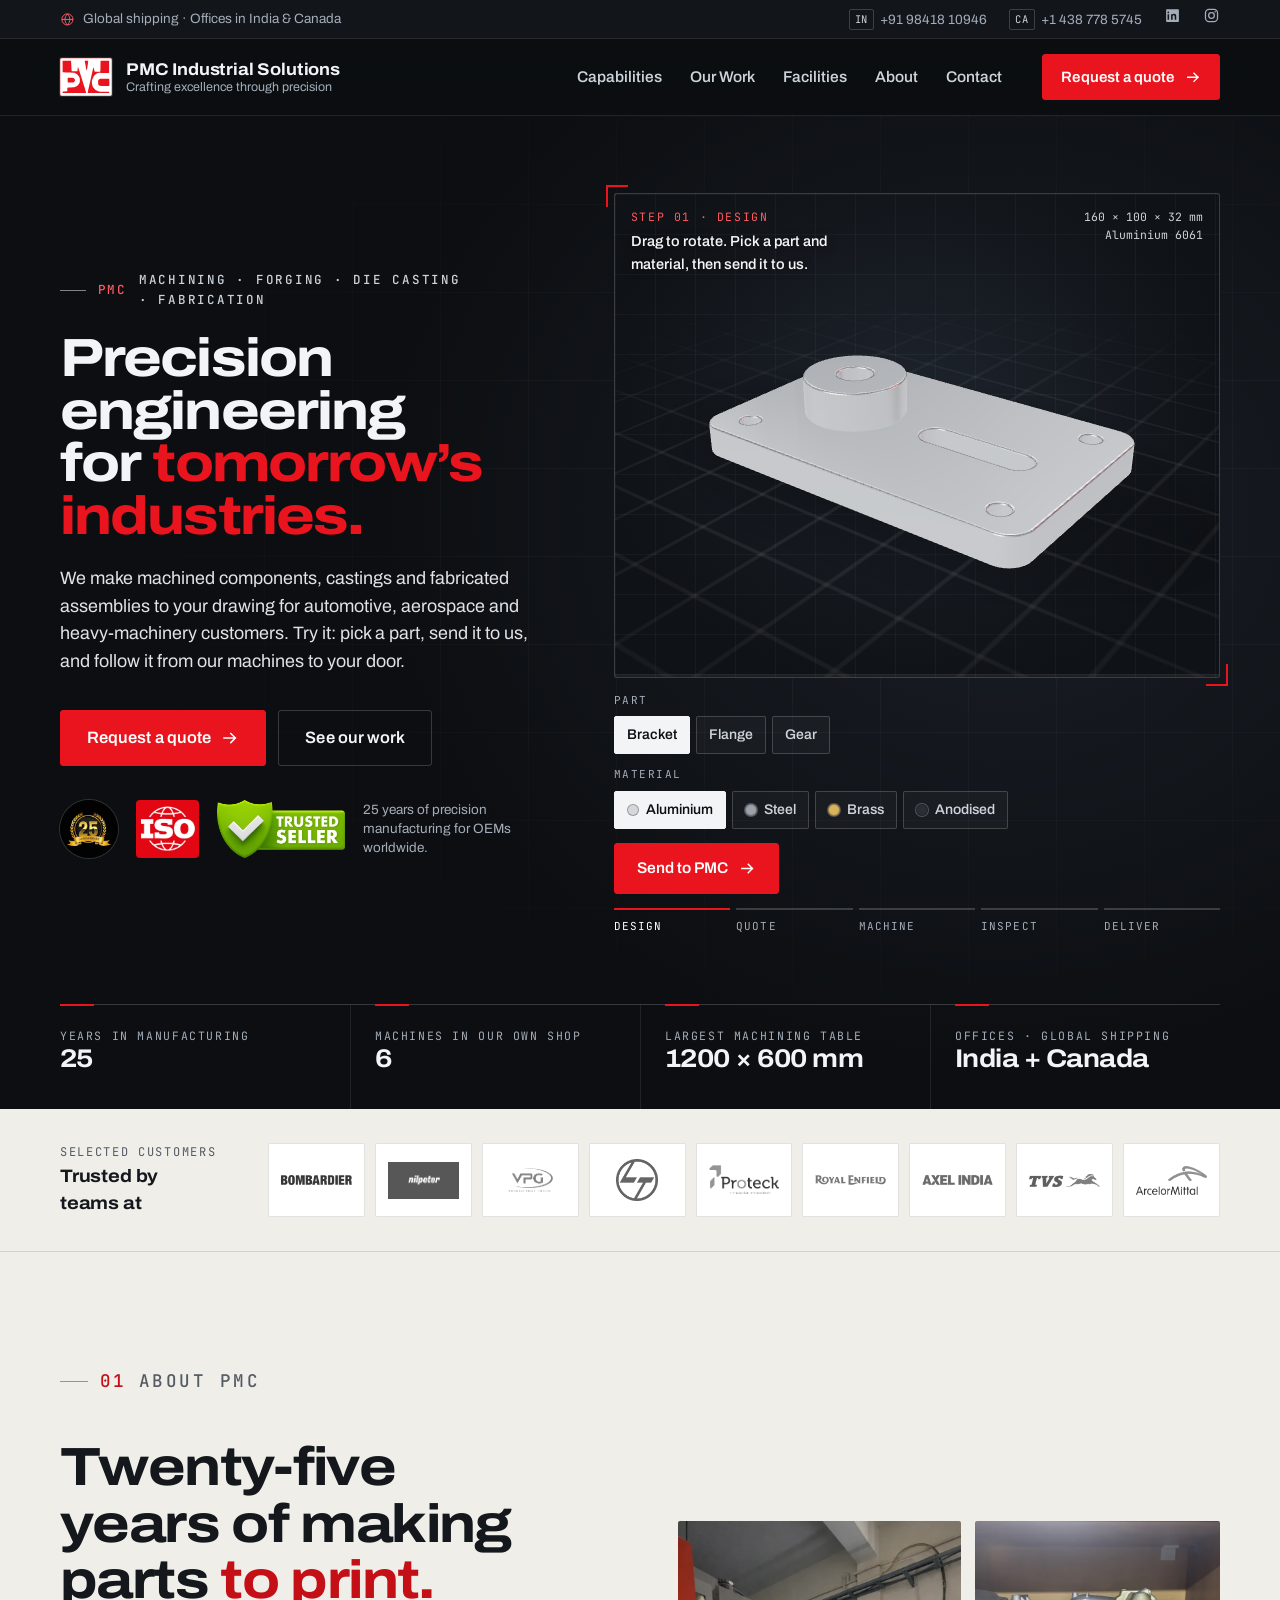
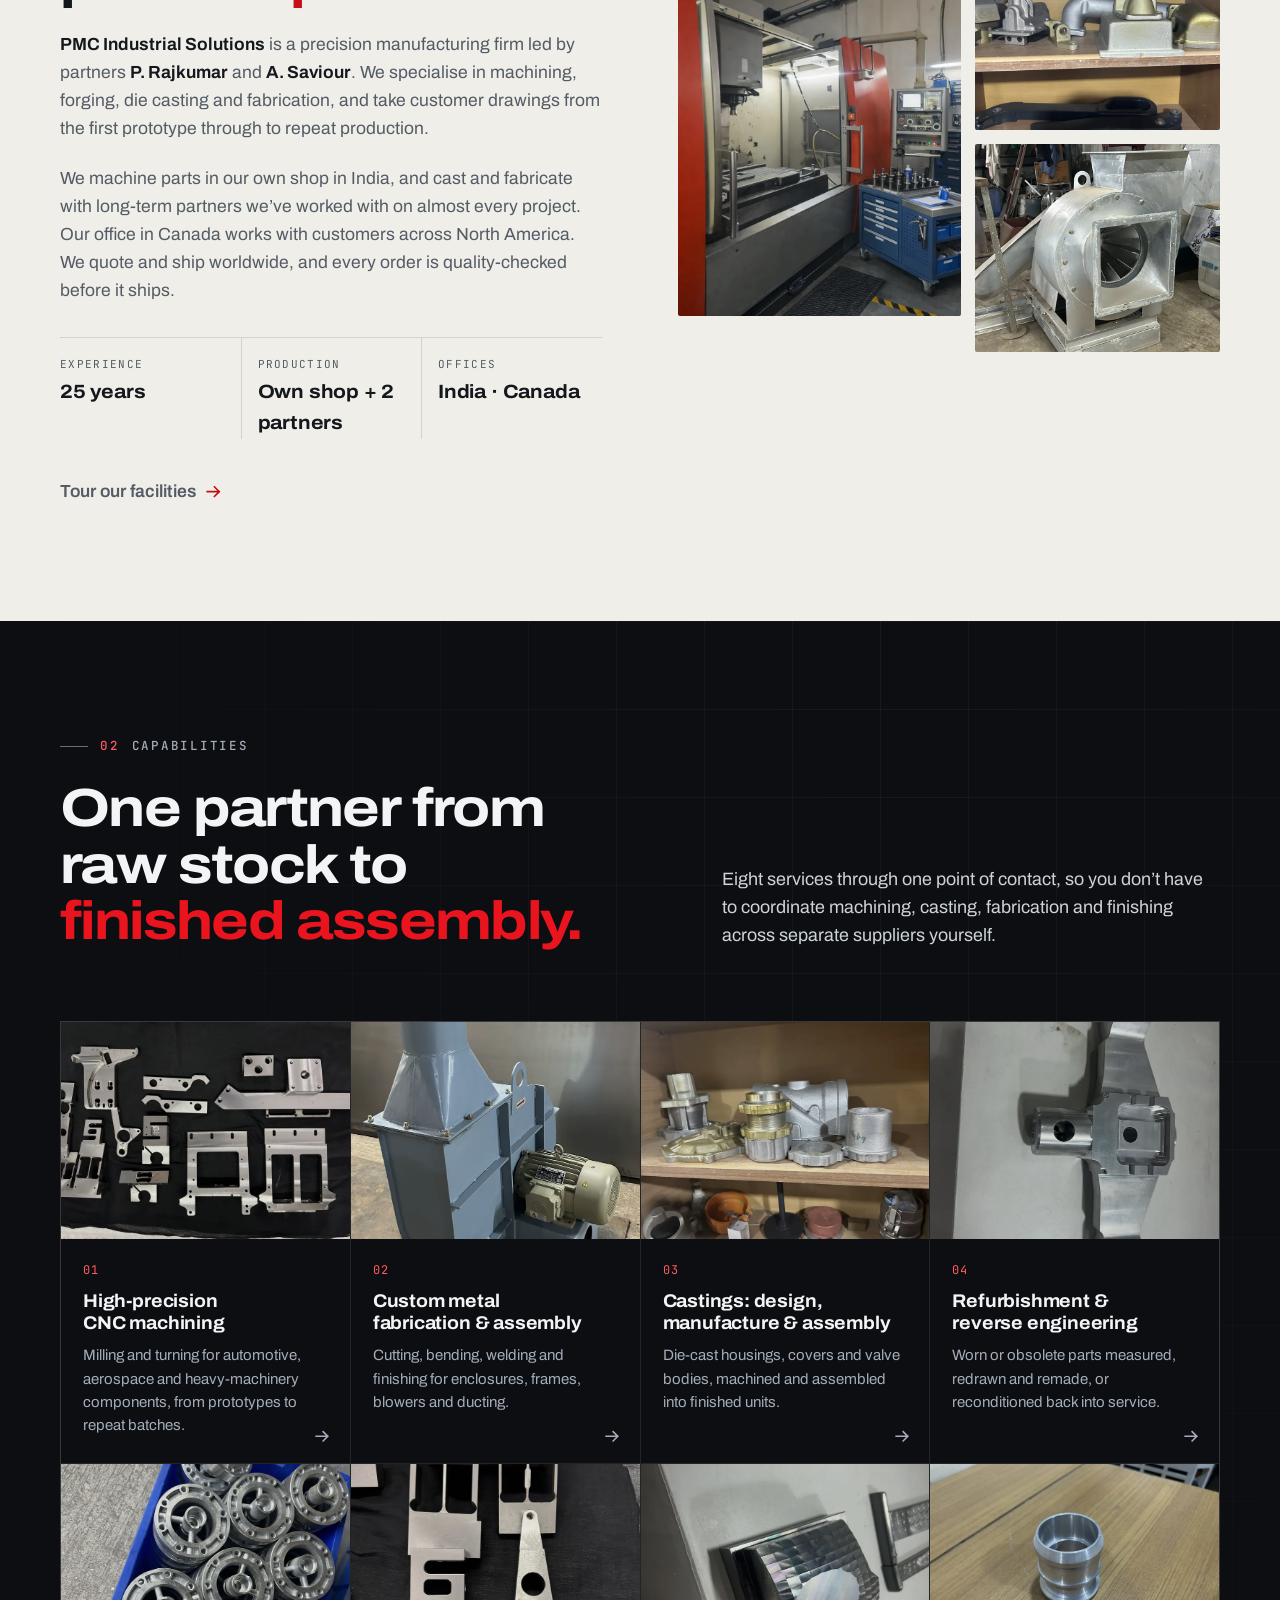
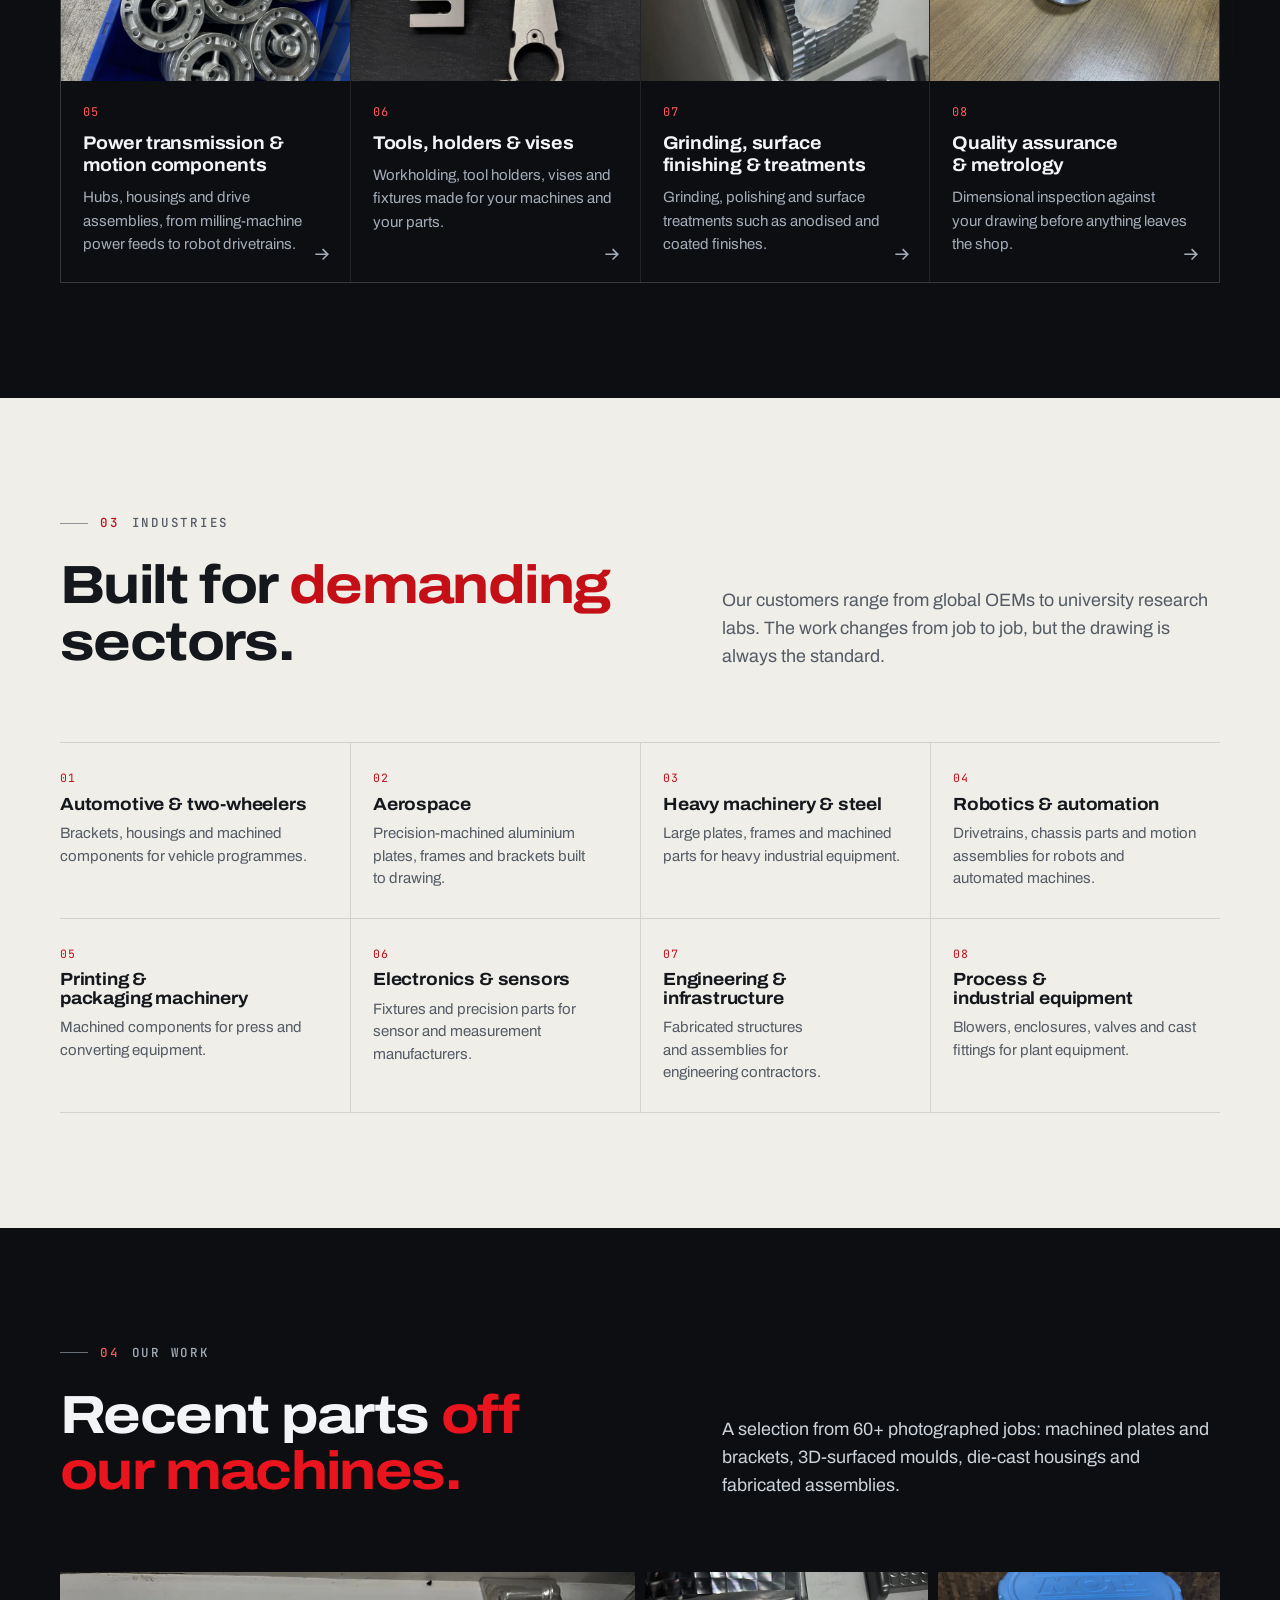
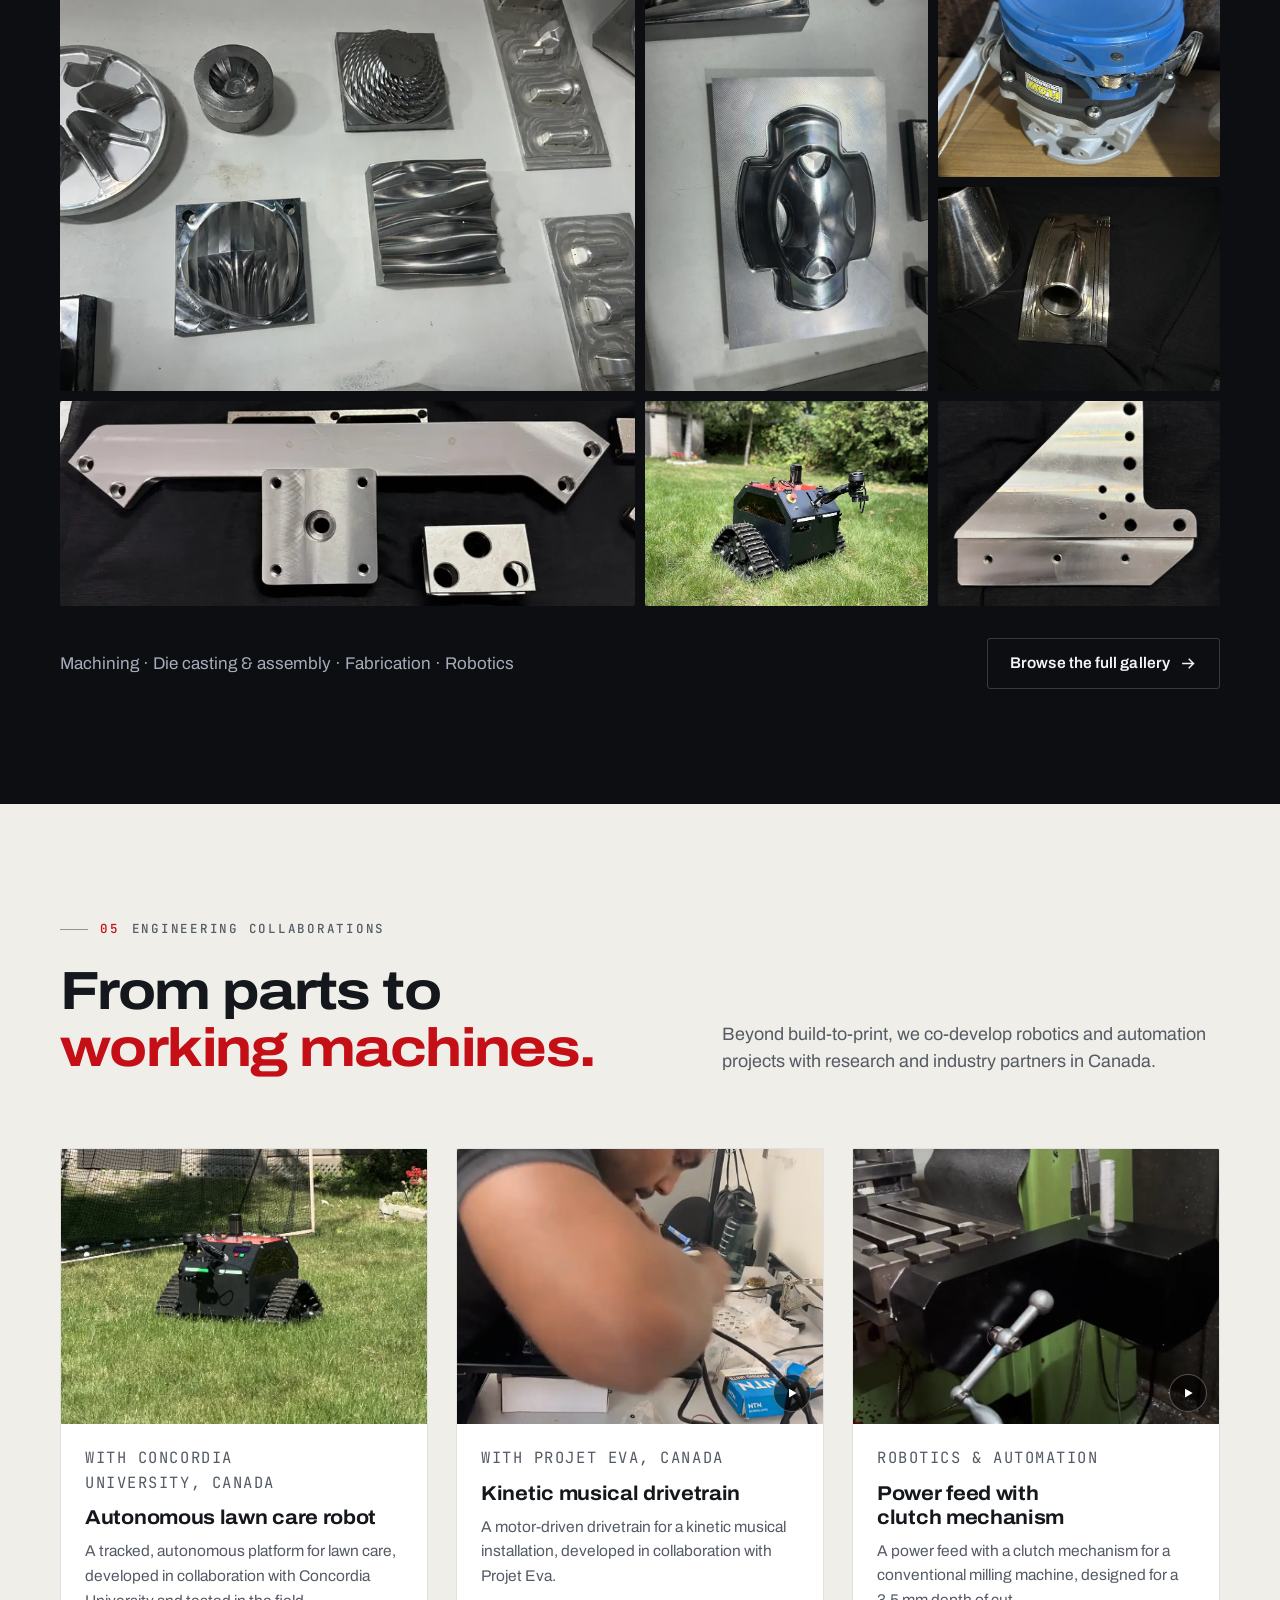
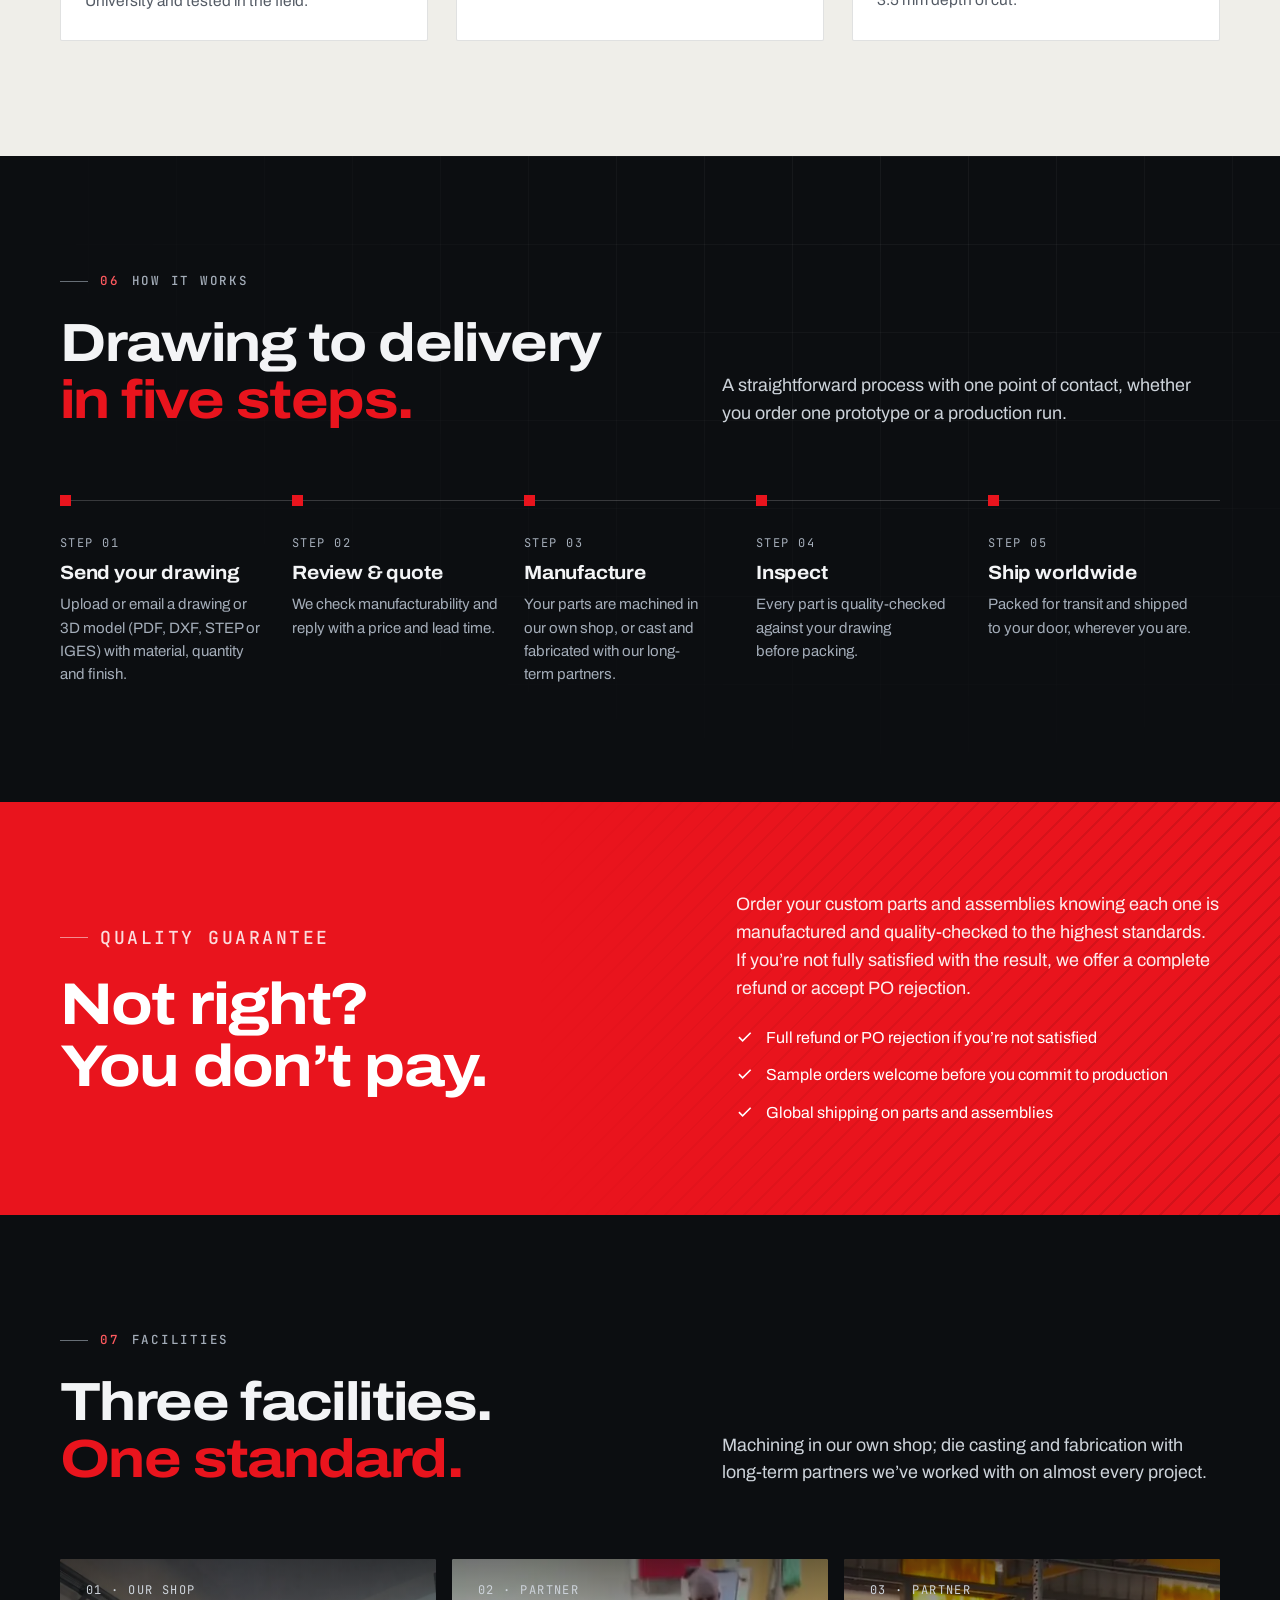
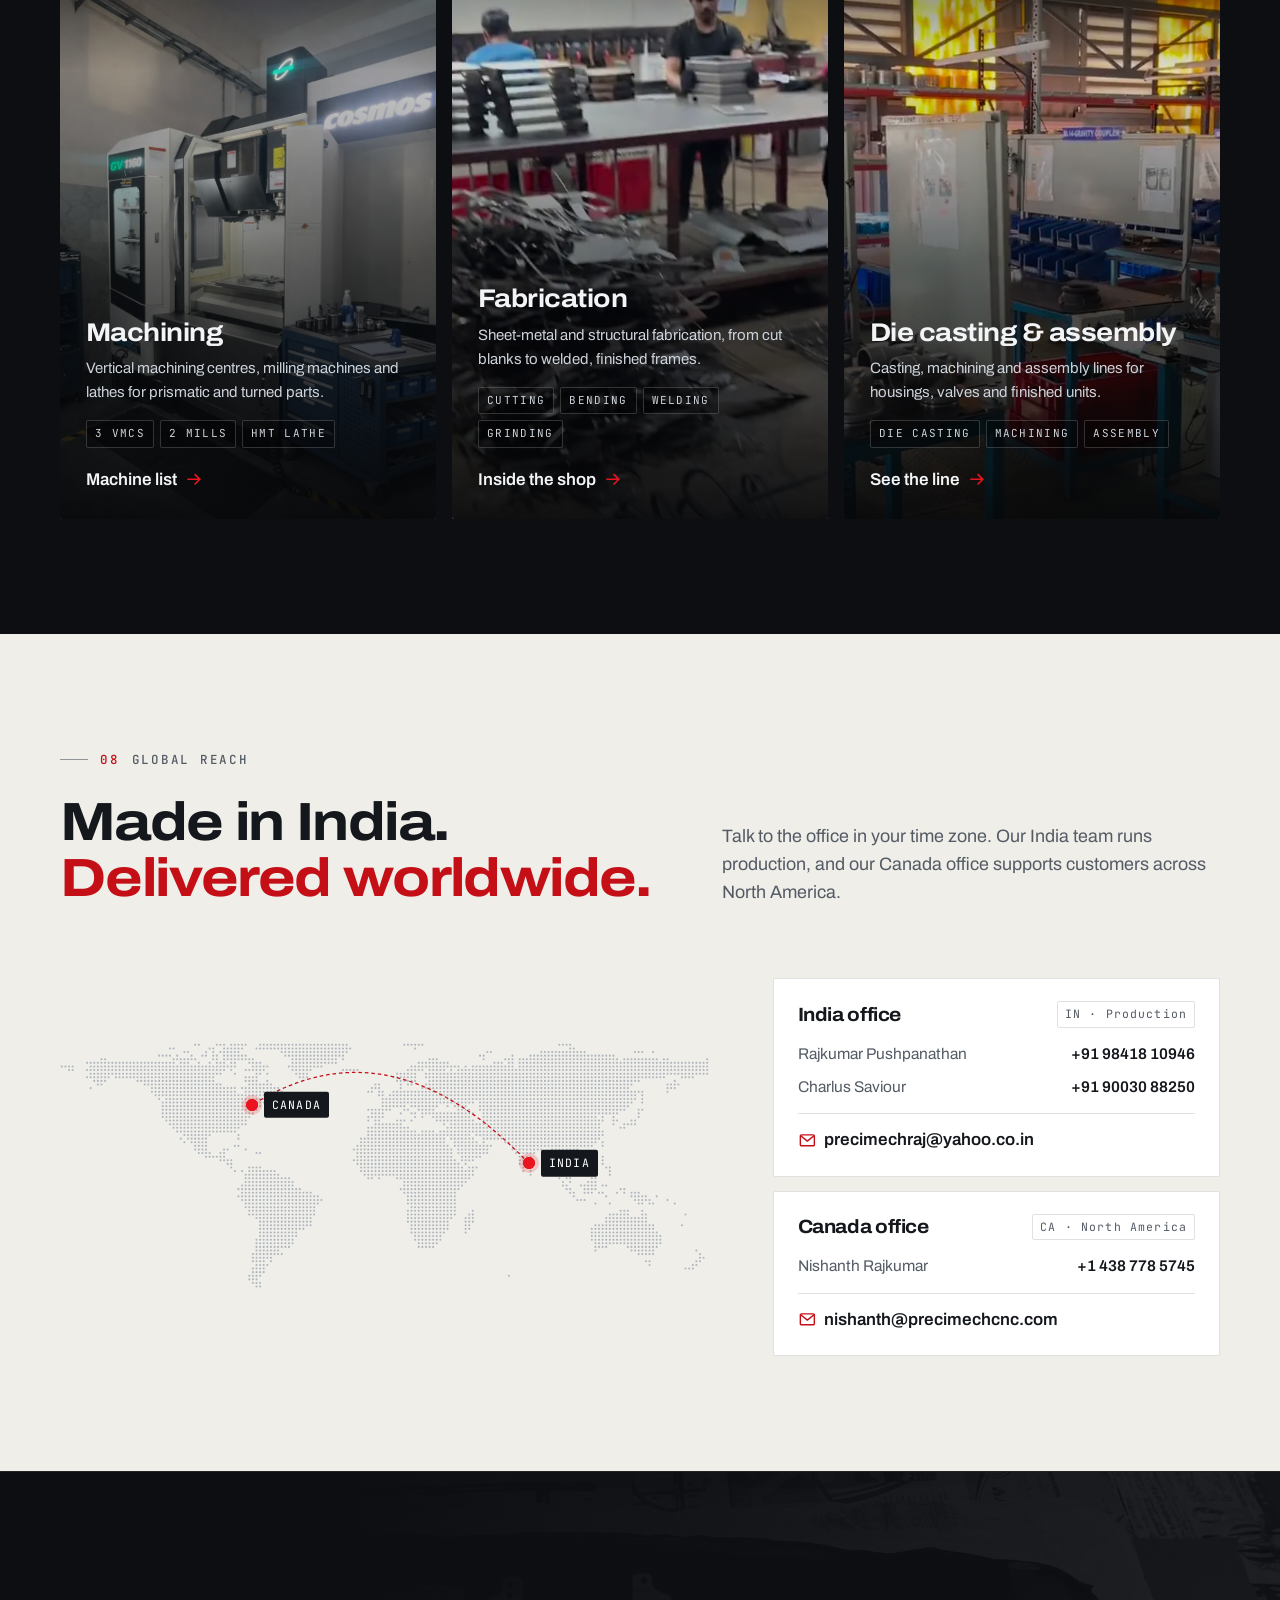
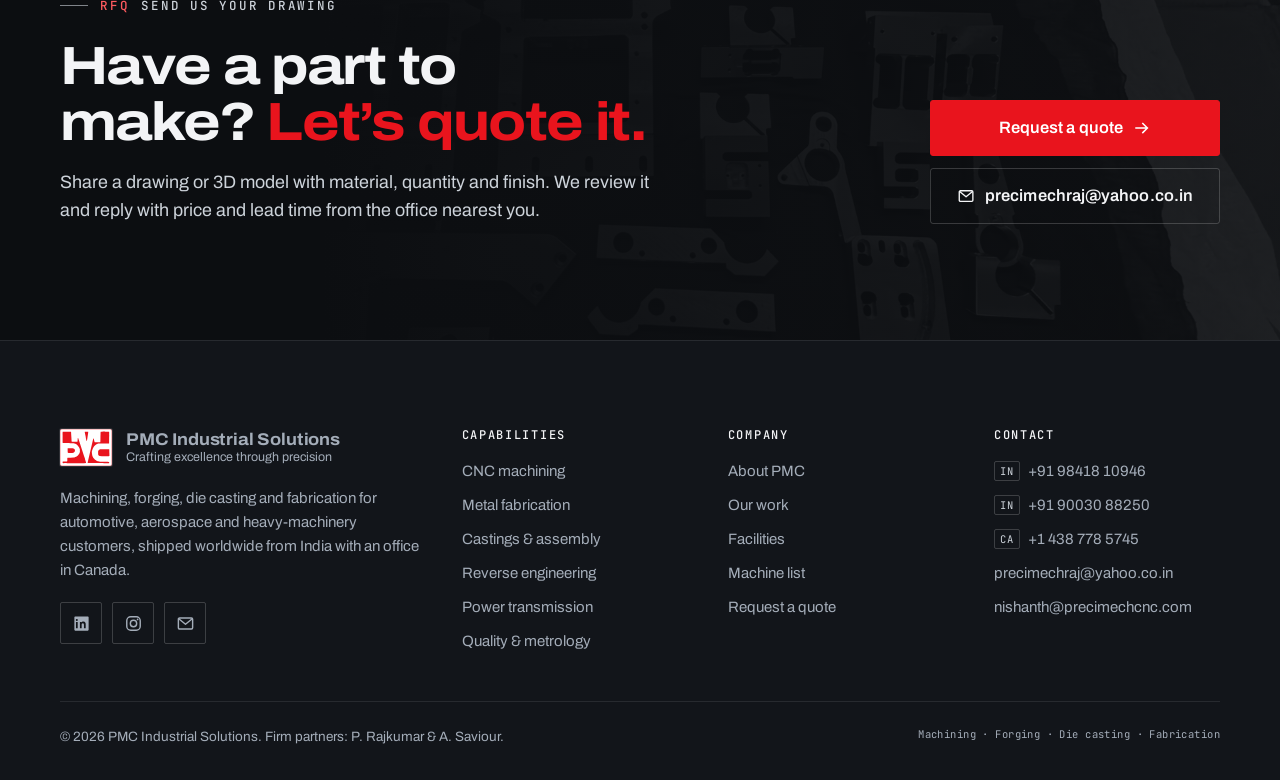
==== commit 05085622: "Say which work is in-house and which is with partners Machining is done in PMC's own shop; die casti" ====
--- a/index.html
+++ b/index.html
@@ -21,7 +21,7 @@
 <link rel="preconnect" href="https://fonts.googleapis.com">
 <link rel="preconnect" href="https://fonts.gstatic.com" crossorigin>
 <link rel="stylesheet" href="https://fonts.googleapis.com/css2?family=Archivo:wdth,wght@62..125,300..800&family=JetBrains+Mono:wght@400;500&display=swap">
-<link rel="stylesheet" href="assets/css/site.css?v=202611010303">
+<link rel="stylesheet" href="assets/css/site.css?v=202611031213">
 <script>document.documentElement.classList.add('js')</script>
 </head>
 <body>
@@ -174,7 +174,7 @@
       </div>
       <dl class="hero__specs">
         <div class="spec"><dt>Years in manufacturing</dt><dd>25</dd></div>
-        <div class="spec"><dt>In-house facilities</dt><dd>3</dd></div>
+        <div class="spec"><dt>Machines in our own shop</dt><dd>6</dd></div>
         <div class="spec"><dt>Largest machining table</dt><dd>1200 &times; 600 mm</dd></div>
         <div class="spec"><dt>Offices &middot; global shipping</dt><dd>India + Canada</dd></div>
       </dl>
@@ -204,10 +204,10 @@
         <p class="eyebrow"><span>01</span> About PMC</p>
         <h2 class="h2" id="about-title">Twenty-five years of making parts <em>to print.</em></h2>
         <p><strong>PMC Industrial Solutions</strong> is a precision manufacturing firm led by partners <strong>P.&nbsp;Rajkumar</strong> and <strong>A.&nbsp;Saviour</strong>. We specialise in machining, forging, die casting and fabrication, and take customer drawings from the first prototype through to repeat production.</p>
-        <p>Our machining, fabrication and die-casting facilities are in India, and our office in Canada works with customers across North America. We quote and ship worldwide, and every order is quality-checked before it leaves the shop.</p>
+        <p>We machine parts in our own shop in India, and cast and fabricate with long-term partners we&rsquo;ve worked with on almost every project. Our office in Canada works with customers across North America. We quote and ship worldwide, and every order is quality-checked before it ships.</p>
         <dl class="about__facts">
           <div><dt>Experience</dt><dd>25 years</dd></div>
-          <div><dt>Facilities</dt><dd>3 in-house</dd></div>
+          <div><dt>Production</dt><dd>Own shop + 2 partners</dd></div>
           <div><dt>Offices</dt><dd>India &middot; Canada</dd></div>
         </dl>
         <p><a class="link-arrow" href="facilities.html">Tour our facilities <svg class="i" aria-hidden="true"><use href="#i-arrow"/></svg></a></p>
@@ -225,7 +225,7 @@
       <div class="sec-head sec-head--split">
         <p class="eyebrow"><span>02</span> Capabilities</p>
         <h2 class="h2" id="cap-title">One partner from raw stock to <em>finished assembly.</em></h2>
-        <p class="lede">Eight services from one team, so machining, casting, fabrication and finishing don&rsquo;t have to be split across suppliers.</p>
+        <p class="lede">Eight services through one point of contact, so you don&rsquo;t have to coordinate machining, casting, fabrication and finishing across separate suppliers yourself.</p>
       </div>
       <ul class="cap-grid">
         <li class="cap">
@@ -371,7 +371,7 @@
       <ol class="steps">
         <li class="step" data-reveal><span class="step__num">STEP 01</span><h3>Send your drawing</h3><p>Upload or email a drawing or 3D model (PDF, DXF, STEP or IGES) with material, quantity and finish.</p></li>
         <li class="step" data-reveal><span class="step__num">STEP 02</span><h3>Review &amp; quote</h3><p>We check manufacturability and reply with a price and lead time.</p></li>
-        <li class="step" data-reveal><span class="step__num">STEP 03</span><h3>Manufacture</h3><p>Your parts are machined, cast or fabricated in our own facilities.</p></li>
+        <li class="step" data-reveal><span class="step__num">STEP 03</span><h3>Manufacture</h3><p>Your parts are machined in our own shop, or cast and fabricated with our long-term partners.</p></li>
         <li class="step" data-reveal><span class="step__num">STEP 04</span><h3>Inspect</h3><p>Every part is quality-checked against your drawing before packing.</p></li>
         <li class="step" data-reveal><span class="step__num">STEP 05</span><h3>Ship worldwide</h3><p>Packed for transit and shipped to your door, wherever you are.</p></li>
       </ol>
@@ -400,12 +400,12 @@
       <div class="sec-head sec-head--split">
         <p class="eyebrow"><span>07</span> Facilities</p>
         <h2 class="h2" id="fac-title">Three facilities. <em>One standard.</em></h2>
-        <p class="lede">Machining, fabrication and die casting under our own management, so we control quality and lead time end to end.</p>
+        <p class="lede">Machining in our own shop; die casting and fabrication with long-term partners we&rsquo;ve worked with on almost every project.</p>
       </div>
       <div class="fac-cards">
         <a class="fac-card" href="facilities.html#machining" data-reveal>
           <div class="fac-card__media fac-card__media--still"><img src="assets/img/facility/vmc-cosmos-800.webp" srcset="assets/img/facility/vmc-cosmos-800.webp 800w, assets/img/facility/vmc-cosmos-1024.webp 1024w" sizes="(min-width: 960px) 33vw, 100vw" width="800" height="1200" alt="" loading="lazy" decoding="async"></div>
-          <span class="fac-card__num">FACILITY 01</span>
+          <span class="fac-card__num">01 &middot; OUR SHOP</span>
           <h3>Machining</h3>
           <p>Vertical machining centres, milling machines and lathes for prismatic and turned parts.</p>
           <ul><li class="tag">3 VMCs</li><li class="tag">2 mills</li><li class="tag">HMT lathe</li></ul>
@@ -413,7 +413,7 @@
         </a>
         <a class="fac-card" href="facilities.html#fabrication" data-reveal>
           <div class="fac-card__media"><video data-autoplay muted loop playsinline preload="none" poster="assets/video/loop-fabrication.webp" aria-hidden="true"><source src="assets/video/loop-fabrication.mp4" type="video/mp4"></video></div>
-          <span class="fac-card__num">FACILITY 02</span>
+          <span class="fac-card__num">02 &middot; PARTNER</span>
           <h3>Fabrication</h3>
           <p>Sheet-metal and structural fabrication, from cut blanks to welded, finished frames.</p>
           <ul><li class="tag">Cutting</li><li class="tag">Bending</li><li class="tag">Welding</li><li class="tag">Grinding</li></ul>
@@ -421,7 +421,7 @@
         </a>
         <a class="fac-card" href="facilities.html#die-casting" data-reveal>
           <div class="fac-card__media"><video data-autoplay muted loop playsinline preload="none" poster="assets/video/loop-assembly.webp" aria-hidden="true"><source src="assets/video/loop-assembly.mp4" type="video/mp4"></video></div>
-          <span class="fac-card__num">FACILITY 03</span>
+          <span class="fac-card__num">03 &middot; PARTNER</span>
           <h3>Die casting &amp; assembly</h3>
           <p>Casting, machining and assembly lines for housings, valves and finished units.</p>
           <ul><li class="tag">Die casting</li><li class="tag">Machining</li><li class="tag">Assembly</li></ul>
@@ -564,6 +564,6 @@
   <button class="lightbox__btn lightbox__prev" type="button" data-lightbox-prev aria-label="Previous image"><svg class="i" aria-hidden="true"><use href="#i-chevron"/></svg></button>
   <button class="lightbox__btn lightbox__next" type="button" data-lightbox-next aria-label="Next image"><svg class="i" aria-hidden="true"><use href="#i-chevron"/></svg></button>
 </div>
-<script src="assets/js/site.js?v=202611010303" defer></script>
+<script src="assets/js/site.js?v=202611031213" defer></script>
 </body>
 </html>
--- a/assets/css/site.css
+++ b/assets/css/site.css
@@ -321,7 +321,7 @@
 .lab__canvas { position: absolute; inset: 0; width: 100%; height: 100%; display: block; cursor: grab; touch-action: none; transition: opacity .6s var(--ease); }
 .lab__canvas:active { cursor: grabbing; }
 .lab__canvas:focus-visible { outline: 2px solid var(--red-300); outline-offset: -3px; }
-.lab.is-shipping .lab__canvas { opacity: .05; }
+.lab.is-shipping .lab__canvas { opacity: 0; }
 .lab__hud { position: absolute; left: 16px; right: 16px; top: 14px; display: flex; justify-content: space-between; gap: 16px; pointer-events: none; }
 .lab__step { font-family: var(--mono); font-size: 11.5px; letter-spacing: .14em; text-transform: uppercase; color: var(--red-300); }
 .lab__status { margin-top: 4px; font-size: 14.5px; font-weight: 550; color: var(--white); max-width: 32ch; text-shadow: 0 1px 8px rgba(0,0,0,.6); }
